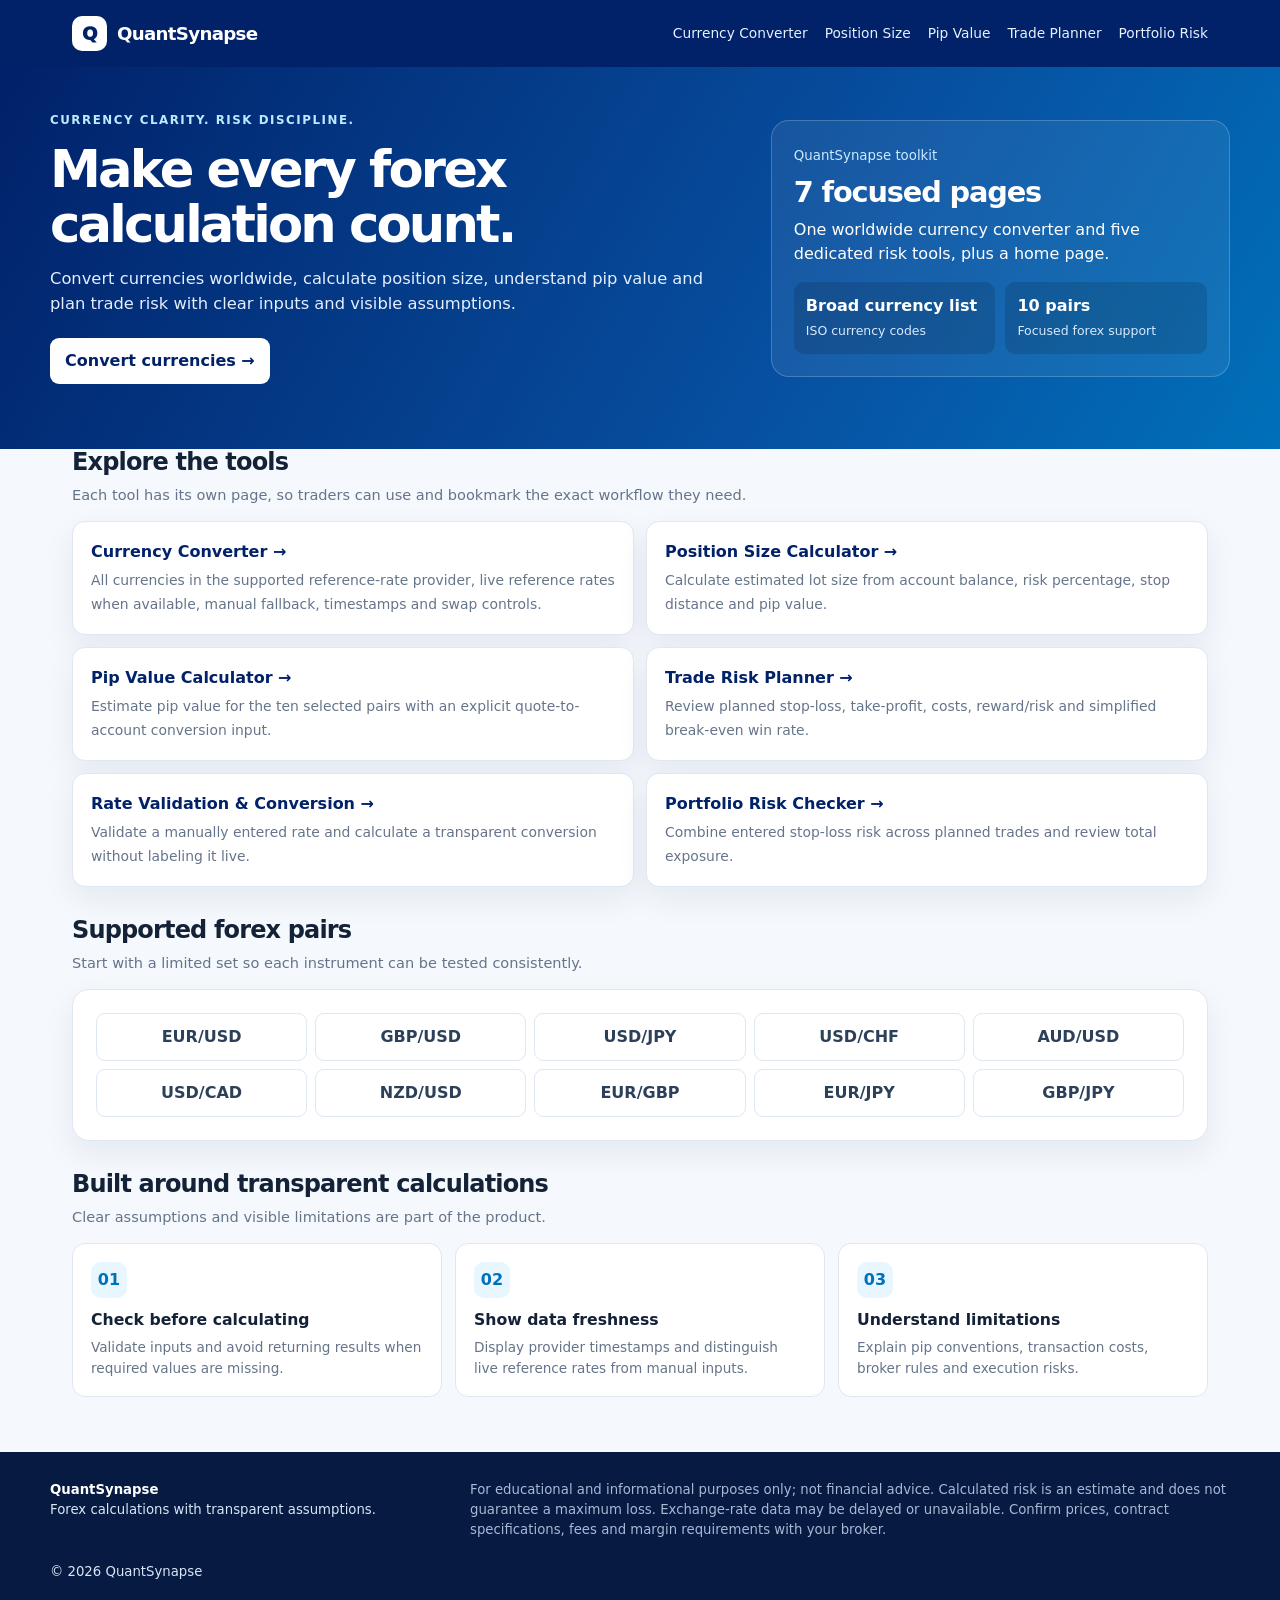
==== index.html @ f2481c8f "Fix HTML structure and update hero sectiontr" ====
<!doctype html>
<html lang="en"><head><meta charset="utf-8"><meta name="viewport" content="width=device-width, initial-scale=1"><meta name="description" content="QuantSynapse forex tools: currency conversion, position sizing, pip value and portfolio risk."><meta name="theme-color" content="#012169"><title>Forex Risk Tools | QuantSynapse</title><link rel="stylesheet" href="assets/styles.css"></head><body>

<header class="top"><nav class="nav" aria-label="Main navigation">
<a class="brand" href="index.html"><span class="logo">Q</span><span>QuantSynapse</span></a>
<div class="navlinks"><a href="currency-converter.html">Currency Converter</a><a href="position-size-calculator.html">Position Size</a><a href="pip-value-calculator.html">Pip Value</a><a href="trade-risk-planner.html">Trade Planner</a><a href="portfolio-risk-checker.html">Portfolio Risk</a></div>
</nav></header>

<section class="hero"><div class="hero-inner"><div><div class="eyebrow">Currency clarity. Risk discipline.</div><h1>Make every forex calculation count.</h1><p>Convert currencies worldwide, calculate position size, understand pip value and plan trade risk with clear inputs and visible assumptions.</p><a class="button primary" href="currency-converter.html">Convert currencies →</a></div><div class="hero-box"><small>QuantSynapse toolkit</small><strong>7 focused pages</strong><div>One worldwide currency converter and five dedicated risk tools, plus a home page.</div><div class="hero-stats"><div class="hero-stat"><b>Broad currency list</b><span>ISO currency codes</span></div><div class="hero-stat"><b>10 pairs</b><span>Focused forex support</span></div></div></div></div></section>
<main><section class="section"><div class="heading"><div><h2>Explore the tools</h2><p>Each tool has its own page, so traders can use and bookmark the exact workflow they need.</p></div></div><div class="tool-links">
<a class="tool-link" href="currency-converter.html"><strong>Currency Converter →</strong><span>All currencies in the supported reference-rate provider, live reference rates when available, manual fallback, timestamps and swap controls.</span></a>
<a class="tool-link" href="position-size-calculator.html"><strong>Position Size Calculator →</strong><span>Calculate estimated lot size from account balance, risk percentage, stop distance and pip value.</span></a>
<a class="tool-link" href="pip-value-calculator.html"><strong>Pip Value Calculator →</strong><span>Estimate pip value for the ten selected pairs with an explicit quote-to-account conversion input.</span></a>
<a class="tool-link" href="trade-risk-planner.html"><strong>Trade Risk Planner →</strong><span>Review planned stop-loss, take-profit, costs, reward/risk and simplified break-even win rate.</span></a>
<a class="tool-link" href="rate-validation.html"><strong>Rate Validation & Conversion →</strong><span>Validate a manually entered rate and calculate a transparent conversion without labeling it live.</span></a>
<a class="tool-link" href="portfolio-risk-checker.html"><strong>Portfolio Risk Checker →</strong><span>Combine entered stop-loss risk across planned trades and review total exposure.</span></a>
</div></section>
<section class="section"><div class="heading"><div><h2>Supported forex pairs</h2><p>Start with a limited set so each instrument can be tested consistently.</p></div></div><div class="card"><div class="pairgrid"><div class="pair">EUR/USD</div><div class="pair">GBP/USD</div><div class="pair">USD/JPY</div><div class="pair">USD/CHF</div><div class="pair">AUD/USD</div><div class="pair">USD/CAD</div><div class="pair">NZD/USD</div><div class="pair">EUR/GBP</div><div class="pair">EUR/JPY</div><div class="pair">GBP/JPY</div></div></div></section>
<section class="section"><div class="heading"><div><h2>Built around transparent calculations</h2><p>Clear assumptions and visible limitations are part of the product.</p></div></div><div class="features"><article class="feature"><div class="feature-icon">01</div><h3>Check before calculating</h3><p>Validate inputs and avoid returning results when required values are missing.</p></article><article class="feature"><div class="feature-icon">02</div><h3>Show data freshness</h3><p>Display provider timestamps and distinguish live reference rates from manual inputs.</p></article><article class="feature"><div class="feature-icon">03</div><h3>Understand limitations</h3><p>Explain pip conventions, transaction costs, broker rules and execution risks.</p></article></div></section></main>

<footer class="footer"><div class="footer-inner"><div><strong>QuantSynapse</strong><br>Forex calculations with transparent assumptions.</div><div class="disclaimer">For educational and informational purposes only; not financial advice. Calculated risk is an estimate and does not guarantee a maximum loss. Exchange-rate data may be delayed or unavailable. Confirm prices, contract specifications, fees and margin requirements with your broker.</div><div>© <span data-year></span> QuantSynapse</div></div></footer>

<script src="assets/app.js" defer></script>
</body></html>
---- assets/styles.css ----
:root{--navy:#012169;--blue:#0070ba;--cyan:#009cde;--ink:#142238;--muted:#65748a;--line:#dfe7f1;--bg:#f5f8fc;--white:#fff;--green:#087443;--amber:#8a5700;--shadow:0 12px 32px rgba(1,33,105,.07);font-family:Inter,ui-sans-serif,system-ui,-apple-system,BlinkMacSystemFont,"Segoe UI",sans-serif}
*{box-sizing:border-box}body{margin:0;background:var(--bg);color:var(--ink);line-height:1.5}button,input,select{font:inherit}button,select{cursor:pointer}a{color:var(--blue);text-decoration:none}a:hover{text-decoration:underline}.top{background:var(--navy);color:white}.nav{max-width:1180px;margin:auto;padding:16px 22px;display:flex;align-items:center;justify-content:space-between;gap:18px}.brand{display:flex;align-items:center;gap:10px;font-weight:850;font-size:1.14rem;letter-spacing:-.04em;color:white}.logo{display:grid;place-items:center;width:35px;height:35px;border-radius:10px;background:#fff;color:var(--navy);font-weight:950}.navlinks{display:flex;gap:17px;flex-wrap:wrap;font-size:.86rem;color:#e6f1ff}.navlinks a{color:#e6f1ff}.hero{background:linear-gradient(120deg,#012169,#0751a2 65%,#0070ba);color:white;padding:45px 22px 65px}.hero-inner{max-width:1180px;margin:auto;display:grid;grid-template-columns:1.2fr .8fr;gap:32px;align-items:center}.eyebrow{color:#bdeaff;text-transform:uppercase;font-size:.74rem;font-weight:850;letter-spacing:.13em}h1{font-size:clamp(2.1rem,4vw,3.55rem);letter-spacing:-.055em;line-height:1.07;margin:12px 0 16px}.hero p{max-width:680px;color:#e4efff;margin:0 0 22px;font-size:1.02rem}.button{border:0;border-radius:9px;padding:11px 15px;font-weight:800;display:inline-flex;align-items:center;justify-content:center;gap:8px}.primary{background:var(--navy);color:white}.hero .primary{background:white;color:var(--navy)}.secondary{background:#eef6ff;color:var(--navy);border:1px solid #cfe0f3}.ghost{background:#ffffff17;color:white;border:1px solid #ffffff44}.hero-box{padding:22px;border:1px solid #ffffff33;background:#ffffff12;border-radius:18px}.hero-box small{color:#cceaff}.hero-box strong{display:block;font-size:1.8rem;letter-spacing:-.04em;margin:4px 0}.hero-stats{display:grid;grid-template-columns:1fr 1fr;gap:10px;margin-top:16px}.hero-stat{padding:12px;background:#0002;border-radius:10px}.hero-stat b{display:block}.hero-stat span{font-size:.78rem;color:#d8eaff}main{max-width:1180px;margin:-30px auto 0;padding:0 22px 55px;position:relative}.section{margin-top:25px}.heading{display:flex;align-items:end;justify-content:space-between;gap:18px;margin:25px 0 15px}.heading h2{font-size:1.5rem;letter-spacing:-.035em;margin:0}.heading p{margin:4px 0 0;color:var(--muted);font-size:.91rem}.tag{display:inline-flex;background:#e4f5ff;color:#0066a9;padding:5px 9px;border-radius:999px;font-size:.74rem;font-weight:850}.card{background:white;border:1px solid var(--line);border-radius:17px;padding:23px;box-shadow:var(--shadow);min-width:0}.card h2,.card h3{margin:0 0 5px}.muted,.sub{color:var(--muted);font-size:.88rem}.sub{margin:0 0 19px}.grid2{display:grid;grid-template-columns:1fr 1fr;gap:16px}.field{display:flex;flex-direction:column;gap:7px;min-width:0}.field label{font-size:.82rem;color:#46556c;font-weight:780}input,select{width:100%;min-width:0;border:1px solid #cfd9e6;border-radius:9px;padding:11px 12px;background:#fff;color:var(--ink);outline:none}input:focus,select:focus{border-color:var(--cyan);box-shadow:0 0 0 3px #009cde20}input[readonly]{background:#f5f8fc}.currency-control{display:grid;grid-template-columns:minmax(0,1fr) 190px;gap:8px}.swap{text-align:center;margin:8px 0}.round{width:38px;height:38px;border-radius:50%;border:1px solid var(--line);background:#f1f7fc;color:var(--navy);font-size:1.15rem;font-weight:900}.status{display:flex;align-items:center;gap:8px;flex-wrap:wrap;color:var(--muted);font-size:.79rem;margin-top:15px}.dot{width:8px;height:8px;border-radius:50%;display:inline-block;background:#d49a24}.dot.live{background:#139765}.dot.manual{background:#d49a24}.small{padding:7px 10px;border:1px solid var(--line);border-radius:8px;background:white;color:var(--navy);font-size:.8rem;font-weight:750}.manualbox{display:none;background:#fffbef;border:1px solid #f0dfb3;border-radius:11px;padding:14px;margin-top:14px}.manualbox.show{display:block}.formgrid{display:grid;grid-template-columns:1fr 1fr;gap:14px}.full{grid-column:1/-1}.toolgrid{display:grid;grid-template-columns:1fr 1fr;gap:16px}.result{background:#f0f8ff;border:1px solid #d0e8fa;border-radius:13px;padding:16px;margin-top:17px}.resultlabel{font-size:.79rem;color:#52647b;font-weight:750}.bigresult{font-size:2rem;font-weight:950;letter-spacing:-.05em;color:var(--navy);margin:4px 0 12px;overflow-wrap:anywhere}.tiles{display:grid;grid-template-columns:1fr 1fr;gap:9px}.tile{background:white;border:1px solid #dceaf8;border-radius:9px;padding:11px}.tile span{display:block;color:var(--muted);font-size:.75rem}.tile b{display:block;margin-top:3px}.warning{margin-top:12px;padding:11px 12px;background:#fff8e9;border:1px solid #f1d69c;border-radius:9px;color:#714b08;font-size:.81rem}.pairgrid{display:grid;grid-template-columns:repeat(5,1fr);gap:8px}.pair{border:1px solid var(--line);border-radius:9px;background:white;padding:11px 7px;text-align:center;font-weight:850;color:#2d4059}.pair small{display:block;font-weight:600;color:var(--muted);font-size:.68rem;margin-top:2px}.pair.active{background:#e8f6ff;border-color:var(--cyan);color:var(--navy)}.features{display:grid;grid-template-columns:repeat(3,1fr);gap:13px}.feature{border:1px solid var(--line);border-radius:13px;padding:18px;background:white}.feature-icon{width:36px;height:36px;border-radius:10px;background:#e7f6ff;color:var(--blue);display:grid;place-items:center;font-weight:900;margin-bottom:10px}.feature h3{font-size:.98rem;margin:0 0 6px}.feature p{font-size:.85rem;color:var(--muted);margin:0}.faq{display:grid;grid-template-columns:1fr 1fr;gap:10px}details{background:white;border:1px solid var(--line);border-radius:11px;padding:14px 16px}summary{cursor:pointer;font-weight:800}details p{font-size:.88rem;color:var(--muted);margin-bottom:0}.footer{background:#061a42;color:#d8e6f7;padding:28px 22px}.footer-inner{max-width:1180px;margin:auto;display:flex;justify-content:space-between;gap:22px;flex-wrap:wrap;font-size:.83rem}.footer strong{color:white}.disclaimer{max-width:760px;color:#a7bad4}.tool-links{display:grid;grid-template-columns:repeat(2,1fr);gap:12px}.tool-link{padding:18px;background:white;border:1px solid var(--line);border-radius:13px;box-shadow:var(--shadow)}.tool-link strong{display:block;color:var(--navy);margin-bottom:4px}.tool-link span{font-size:.87rem;color:var(--muted)}.page-intro{padding:28px 0 8px}.page-intro h1{font-size:clamp(2rem,3.8vw,3rem);color:var(--navy);margin:7px 0 10px}.page-intro p{color:var(--muted);max-width:800px}.sr{position:absolute;left:-9999px}@media(max-width:820px){.hero-inner,.toolgrid{grid-template-columns:1fr}.features{grid-template-columns:1fr}.pairgrid{grid-template-columns:repeat(2,1fr)}.hero-box{max-width:520px}.navlinks{gap:10px}}@media(max-width:570px){.nav{padding:13px 15px;align-items:flex-start}.navlinks{display:none}.hero{padding:35px 16px 58px}main{padding:0 13px 40px}.card{padding:17px}.grid2,.formgrid,.faq,.tool-links{grid-template-columns:1fr}.full{grid-column:auto}.currency-control{grid-template-columns:minmax(0,1fr) 130px}.heading{align-items:flex-start;flex-direction:column}.hero-stats{grid-template-columns:1fr 1fr}}@media print{.top,.hero,.footer,.button,.small,.round{display:none!important}main{margin:0;padding:0}.card{box-shadow:none;break-inside:avoid}}
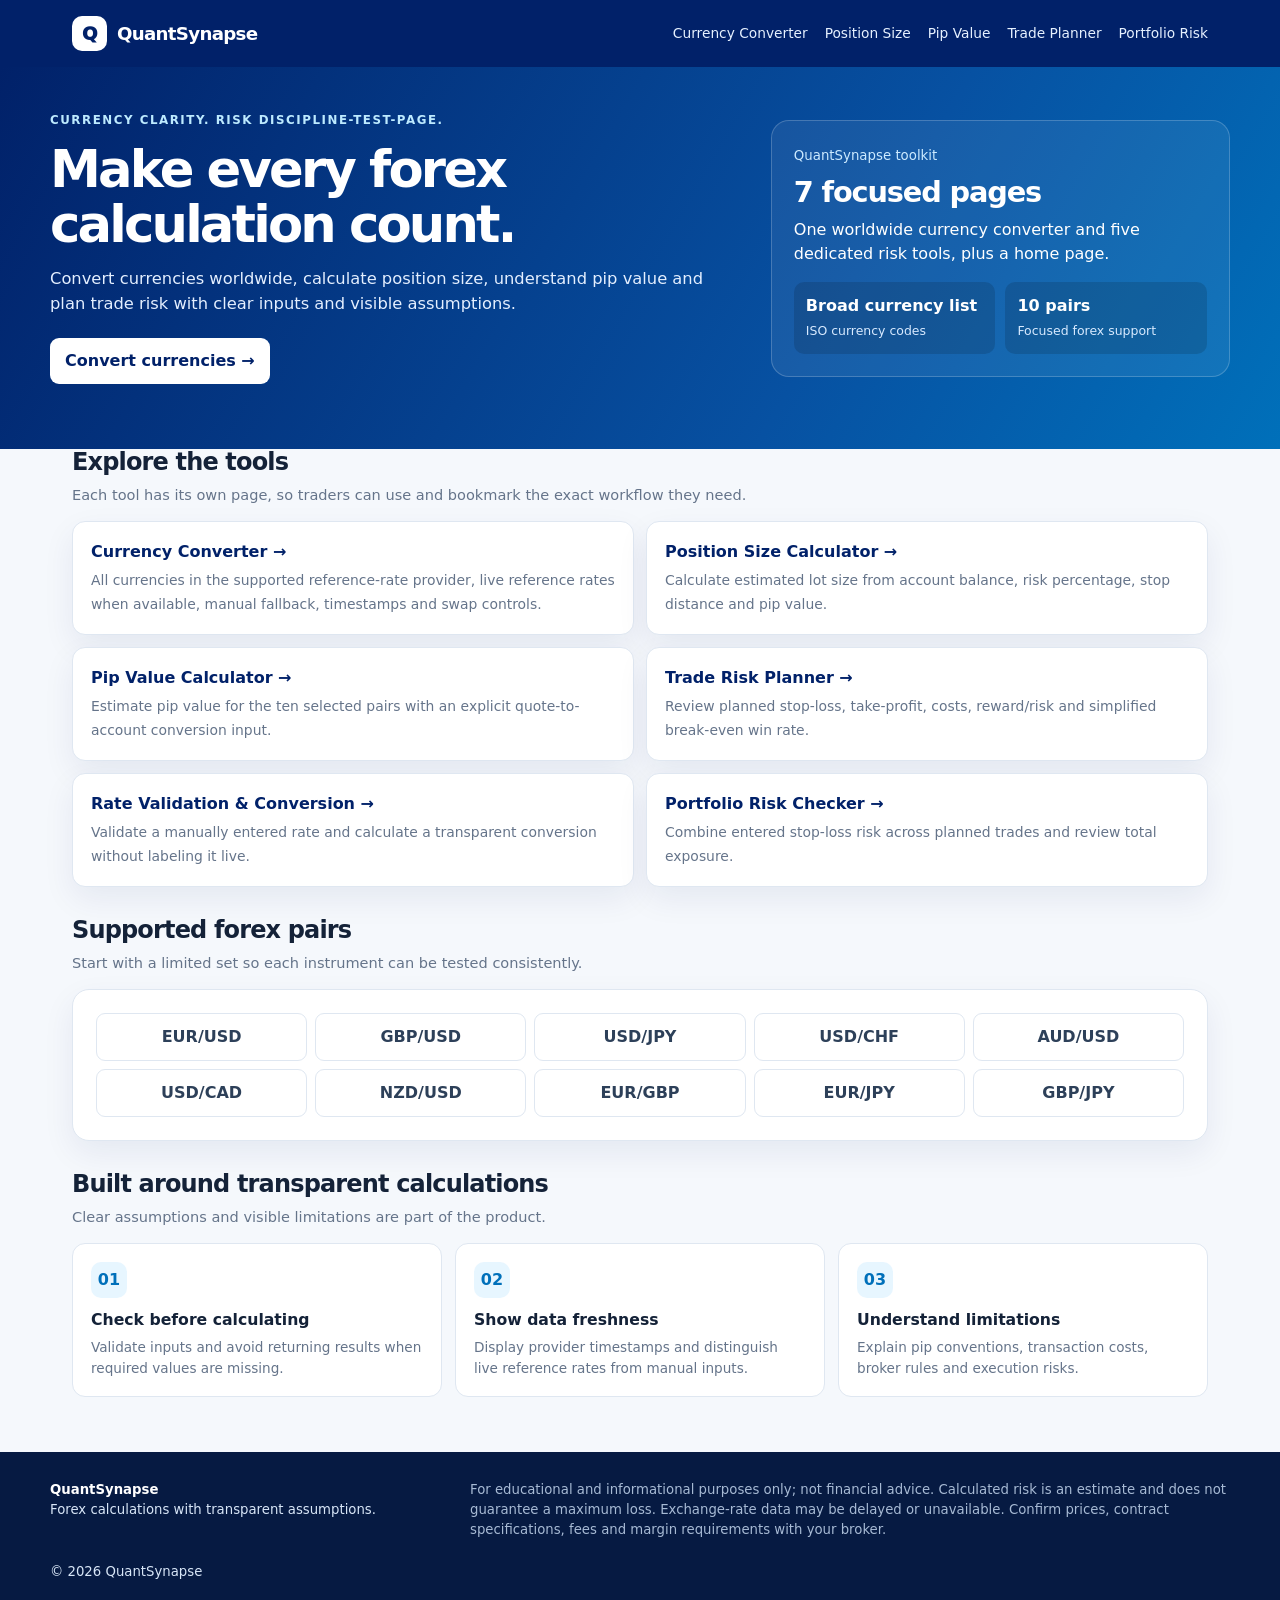
==== commit 2d6430a6: "Update index.html" ====
--- a/index.html
+++ b/index.html
@@ -6,7 +6,7 @@
 <div class="navlinks"><a href="currency-converter.html">Currency Converter</a><a href="position-size-calculator.html">Position Size</a><a href="pip-value-calculator.html">Pip Value</a><a href="trade-risk-planner.html">Trade Planner</a><a href="portfolio-risk-checker.html">Portfolio Risk</a></div>
 </nav></header>
 
-<section class="hero"><div class="hero-inner"><div><div class="eyebrow">Currency clarity. Risk discipline.</div><h1>Make every forex calculation count.</h1><p>Convert currencies worldwide, calculate position size, understand pip value and plan trade risk with clear inputs and visible assumptions.</p><a class="button primary" href="currency-converter.html">Convert currencies →</a></div><div class="hero-box"><small>QuantSynapse toolkit</small><strong>7 focused pages</strong><div>One worldwide currency converter and five dedicated risk tools, plus a home page.</div><div class="hero-stats"><div class="hero-stat"><b>Broad currency list</b><span>ISO currency codes</span></div><div class="hero-stat"><b>10 pairs</b><span>Focused forex support</span></div></div></div></div></section>
+<section class="hero"><div class="hero-inner"><div><div class="eyebrow">Currency clarity. Risk discipline-test-page.</div><h1>Make every forex calculation count.</h1><p>Convert currencies worldwide, calculate position size, understand pip value and plan trade risk with clear inputs and visible assumptions.</p><a class="button primary" href="currency-converter.html">Convert currencies →</a></div><div class="hero-box"><small>QuantSynapse toolkit</small><strong>7 focused pages</strong><div>One worldwide currency converter and five dedicated risk tools, plus a home page.</div><div class="hero-stats"><div class="hero-stat"><b>Broad currency list</b><span>ISO currency codes</span></div><div class="hero-stat"><b>10 pairs</b><span>Focused forex support</span></div></div></div></div></section>
 <main><section class="section"><div class="heading"><div><h2>Explore the tools</h2><p>Each tool has its own page, so traders can use and bookmark the exact workflow they need.</p></div></div><div class="tool-links">
 <a class="tool-link" href="currency-converter.html"><strong>Currency Converter →</strong><span>All currencies in the supported reference-rate provider, live reference rates when available, manual fallback, timestamps and swap controls.</span></a>
 <a class="tool-link" href="position-size-calculator.html"><strong>Position Size Calculator →</strong><span>Calculate estimated lot size from account balance, risk percentage, stop distance and pip value.</span></a>
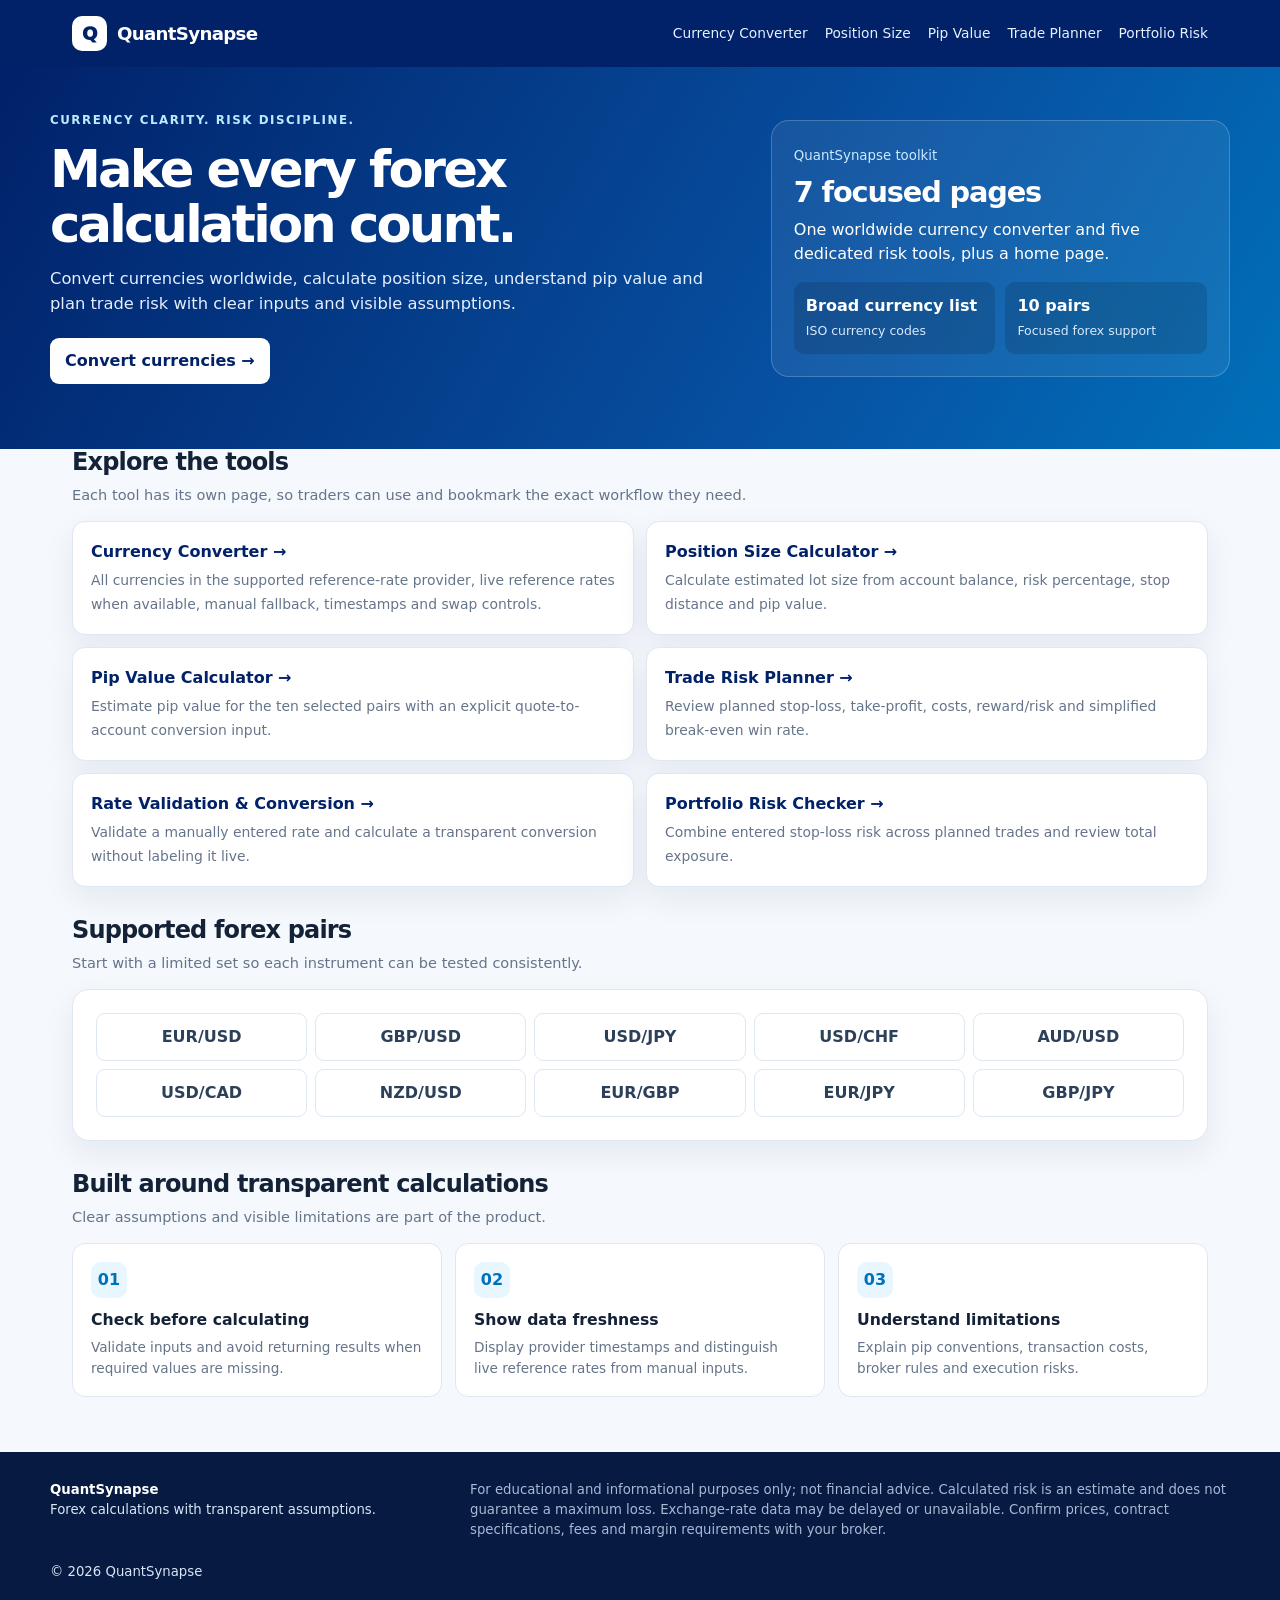
==== commit cf79aa66: "Update index.html" ====
--- a/index.html
+++ b/index.html
@@ -6,7 +6,7 @@
 <div class="navlinks"><a href="currency-converter.html">Currency Converter</a><a href="position-size-calculator.html">Position Size</a><a href="pip-value-calculator.html">Pip Value</a><a href="trade-risk-planner.html">Trade Planner</a><a href="portfolio-risk-checker.html">Portfolio Risk</a></div>
 </nav></header>
 
-<section class="hero"><div class="hero-inner"><div><div class="eyebrow">Currency clarity. Risk discipline-test-page.</div><h1>Make every forex calculation count.</h1><p>Convert currencies worldwide, calculate position size, understand pip value and plan trade risk with clear inputs and visible assumptions.</p><a class="button primary" href="currency-converter.html">Convert currencies →</a></div><div class="hero-box"><small>QuantSynapse toolkit</small><strong>7 focused pages</strong><div>One worldwide currency converter and five dedicated risk tools, plus a home page.</div><div class="hero-stats"><div class="hero-stat"><b>Broad currency list</b><span>ISO currency codes</span></div><div class="hero-stat"><b>10 pairs</b><span>Focused forex support</span></div></div></div></div></section>
+<section class="hero"><div class="hero-inner"><div><div class="eyebrow">Currency clarity. Risk discipline.</div><h1>Make every forex calculation count.</h1><p>Convert currencies worldwide, calculate position size, understand pip value and plan trade risk with clear inputs and visible assumptions.</p><a class="button primary" href="currency-converter.html">Convert currencies →</a></div><div class="hero-box"><small>QuantSynapse toolkit</small><strong>7 focused pages</strong><div>One worldwide currency converter and five dedicated risk tools, plus a home page.</div><div class="hero-stats"><div class="hero-stat"><b>Broad currency list</b><span>ISO currency codes</span></div><div class="hero-stat"><b>10 pairs</b><span>Focused forex support</span></div></div></div></div></section>
 <main><section class="section"><div class="heading"><div><h2>Explore the tools</h2><p>Each tool has its own page, so traders can use and bookmark the exact workflow they need.</p></div></div><div class="tool-links">
 <a class="tool-link" href="currency-converter.html"><strong>Currency Converter →</strong><span>All currencies in the supported reference-rate provider, live reference rates when available, manual fallback, timestamps and swap controls.</span></a>
 <a class="tool-link" href="position-size-calculator.html"><strong>Position Size Calculator →</strong><span>Calculate estimated lot size from account balance, risk percentage, stop distance and pip value.</span></a>
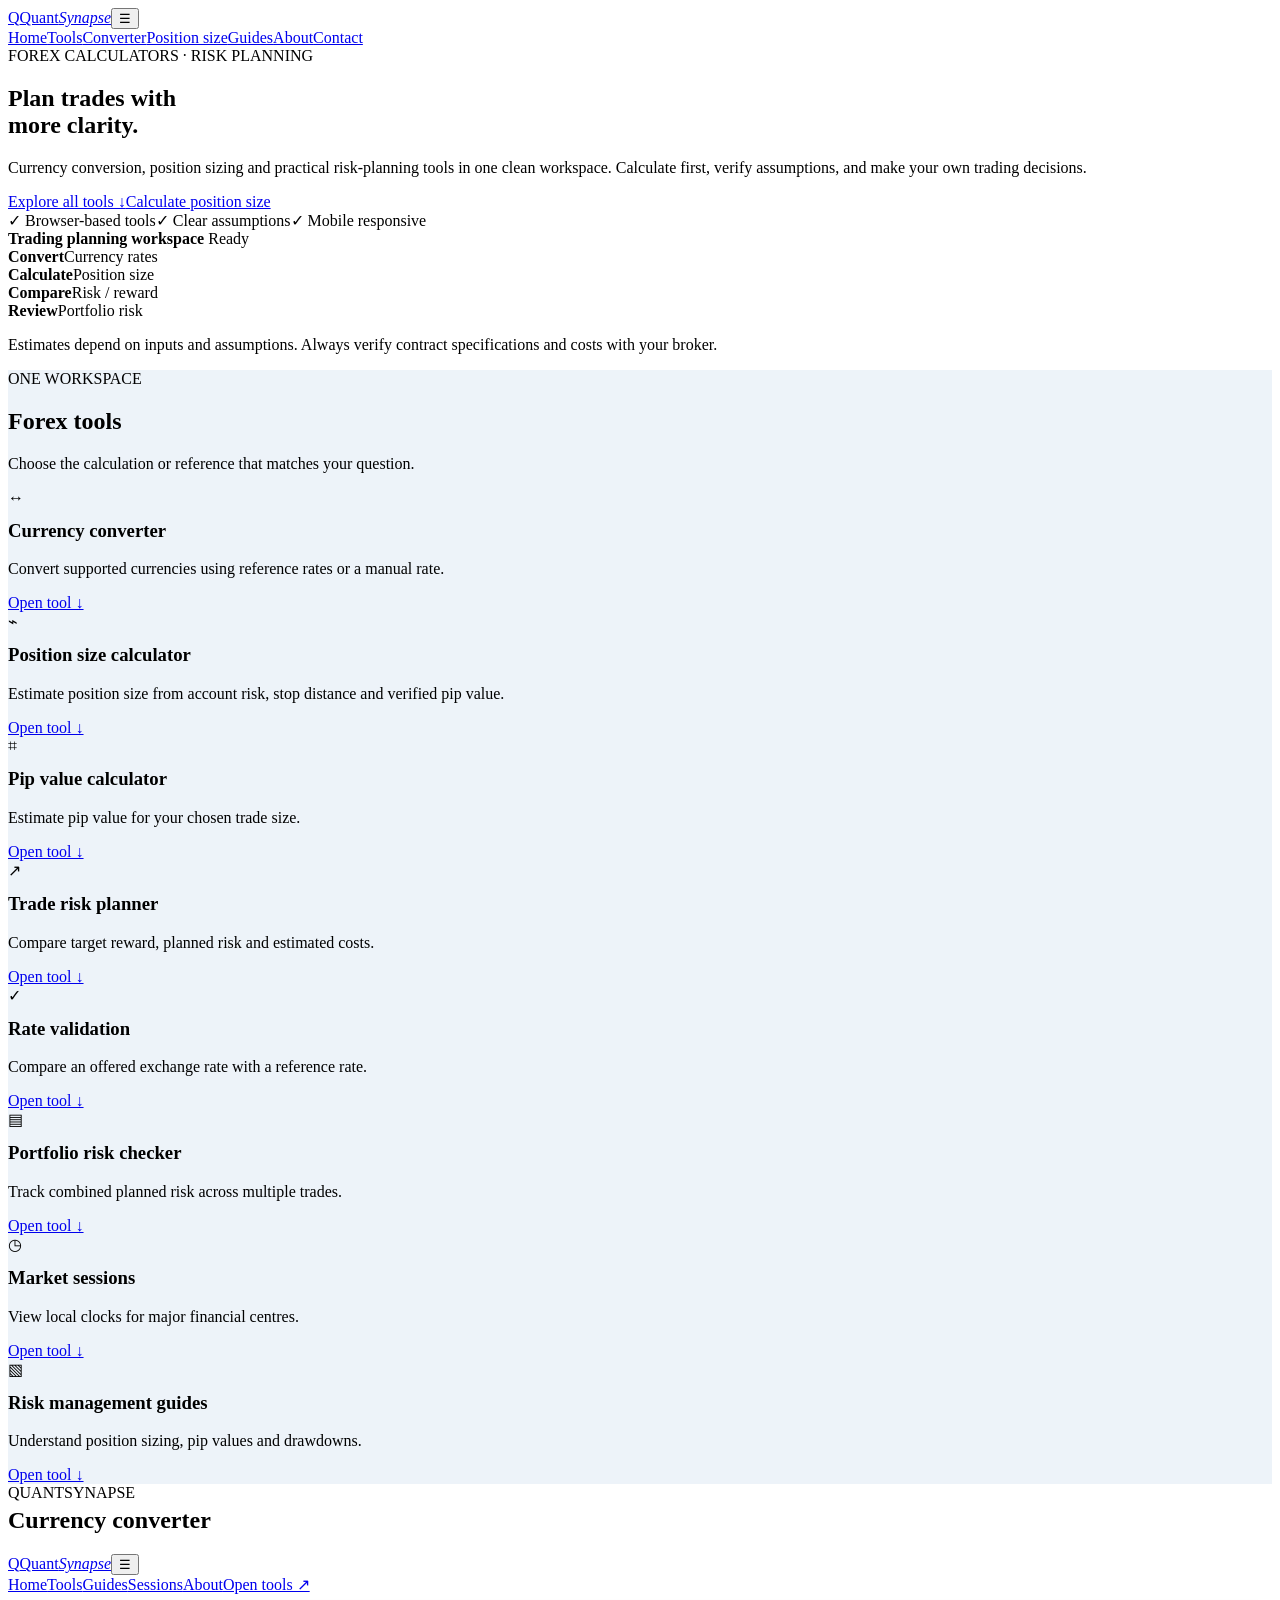
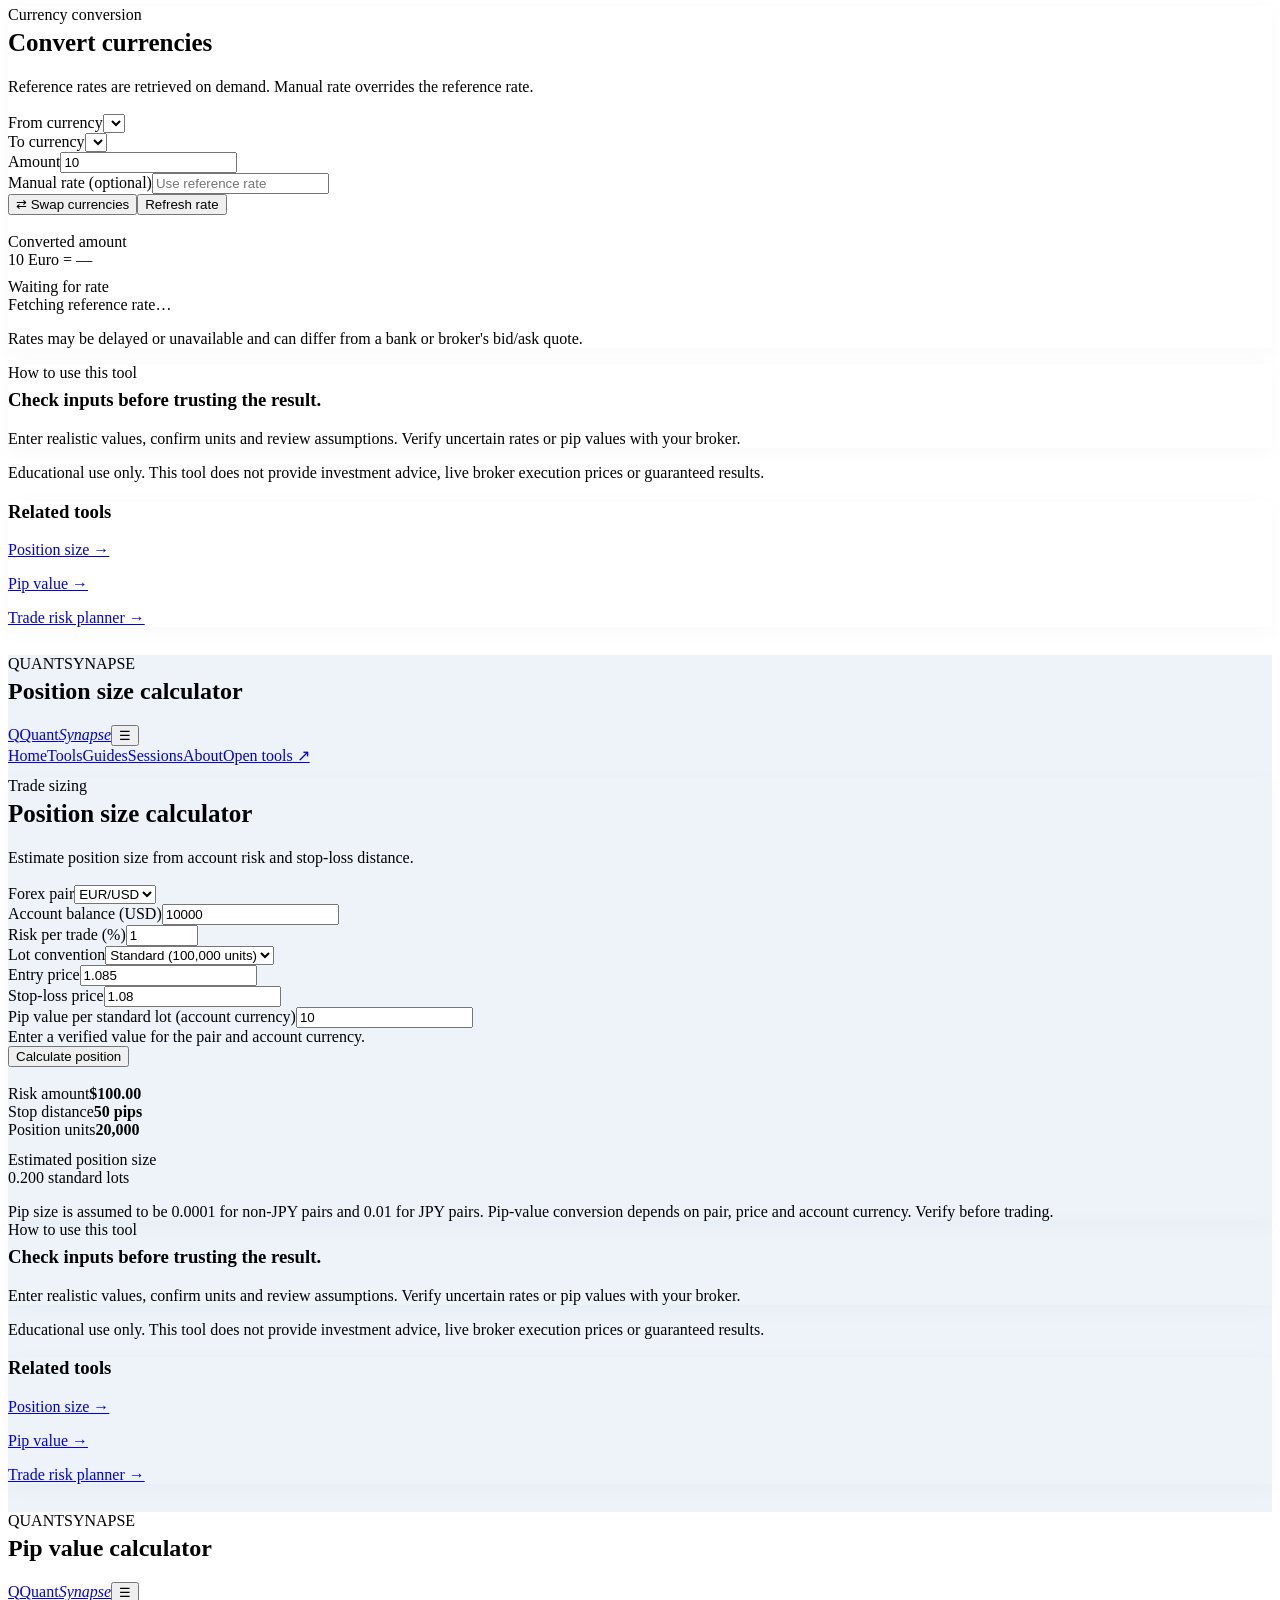
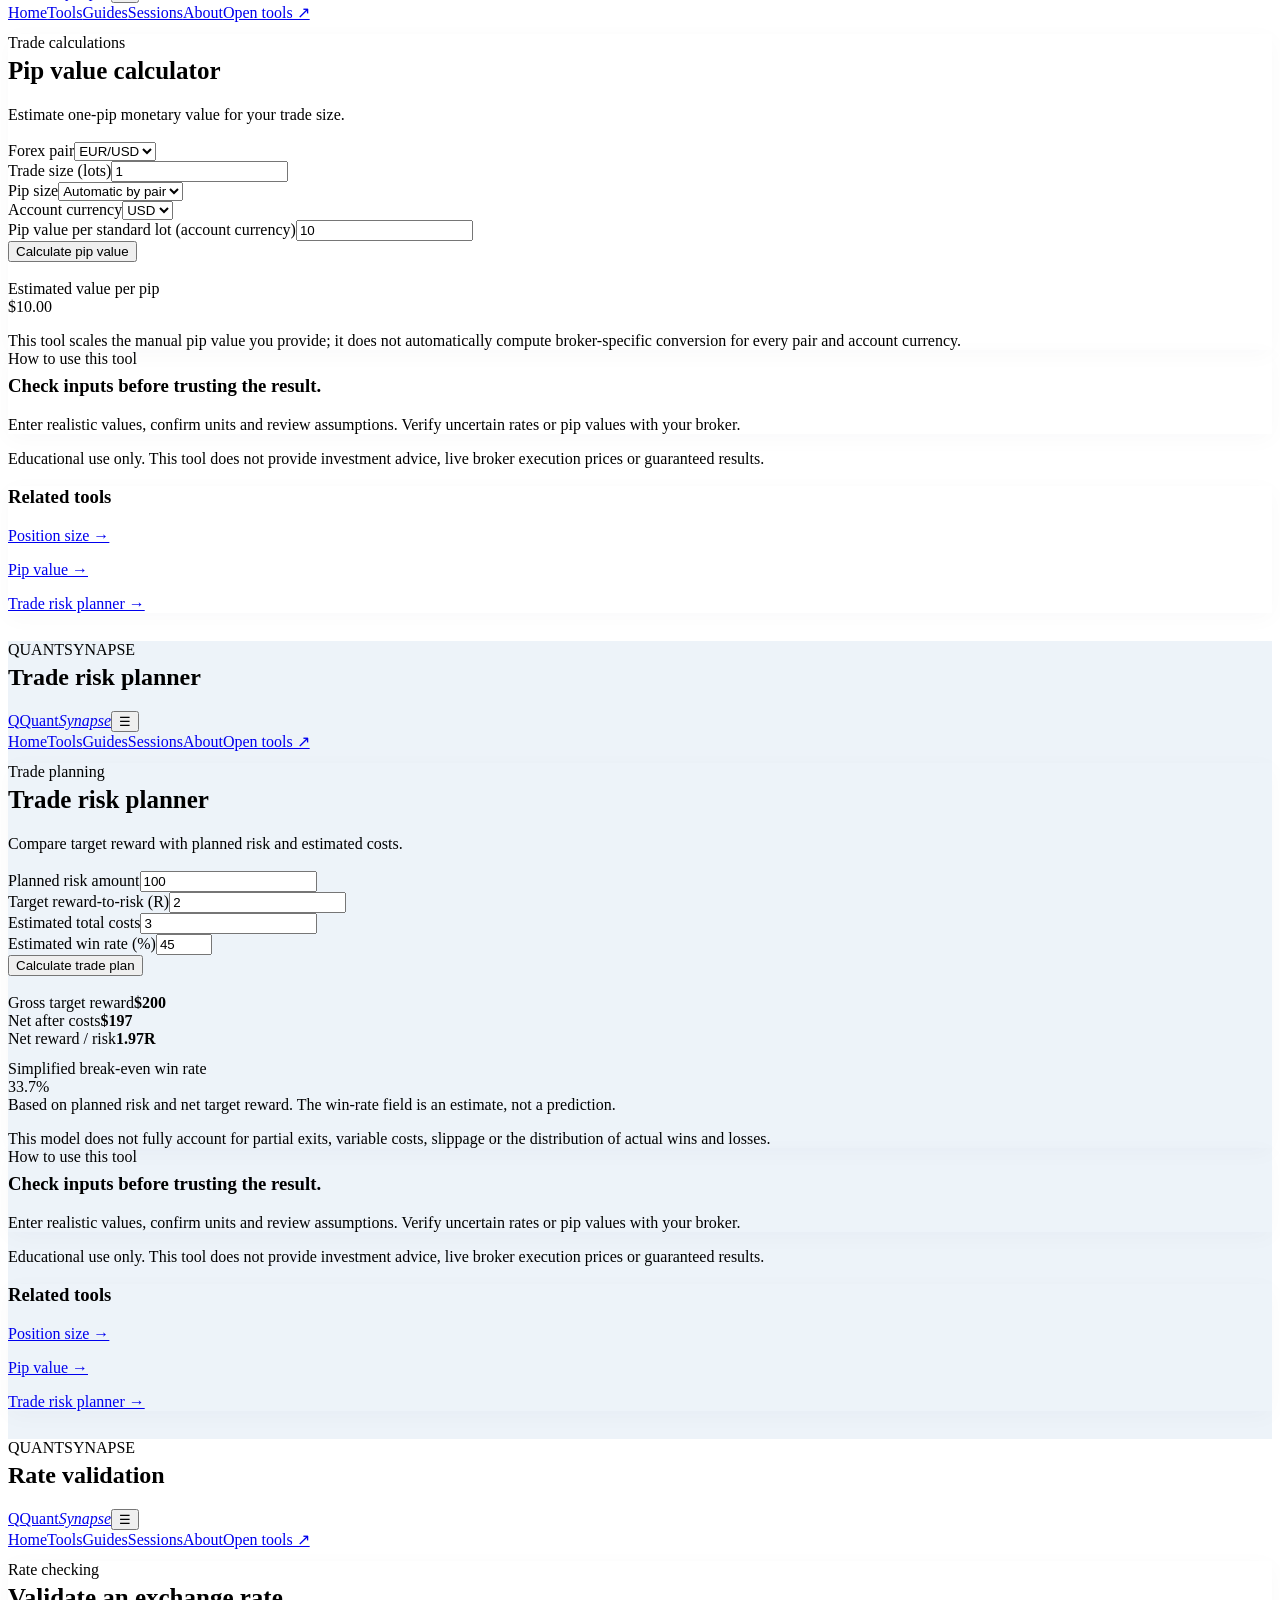
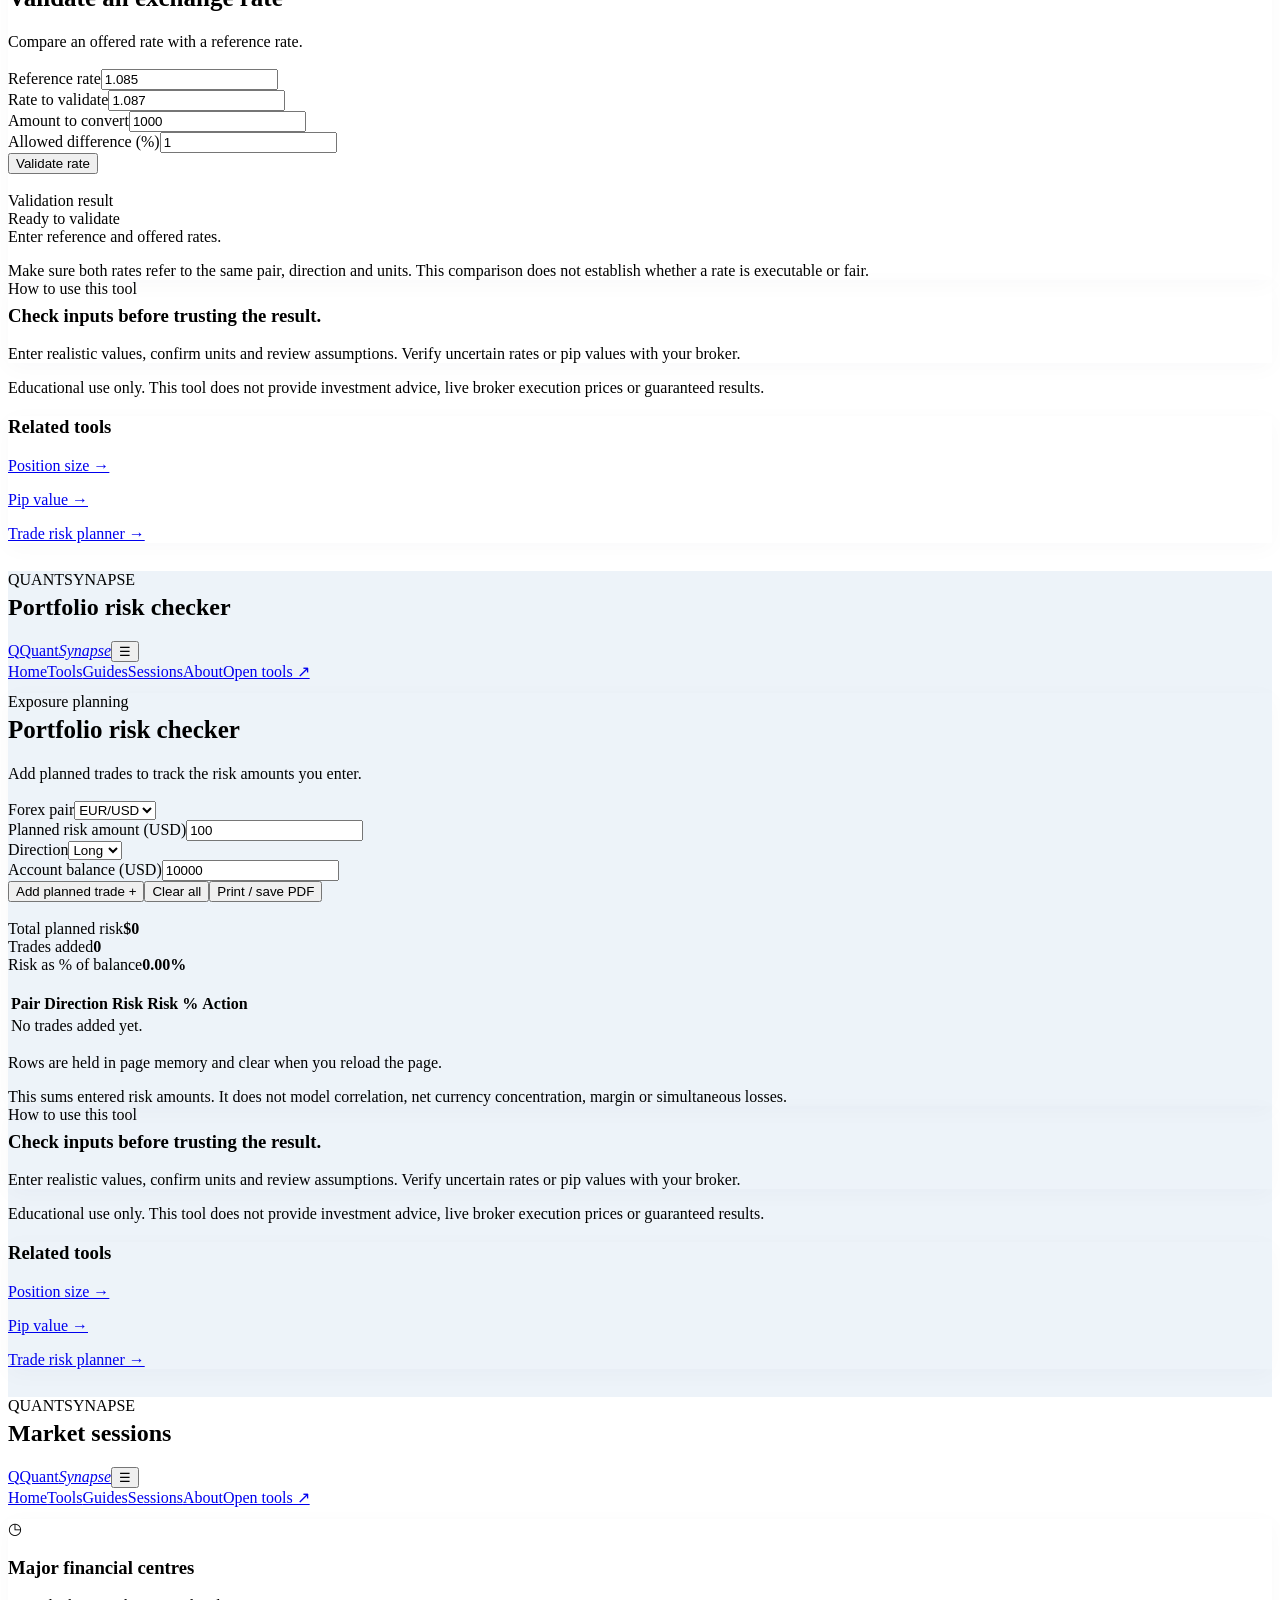
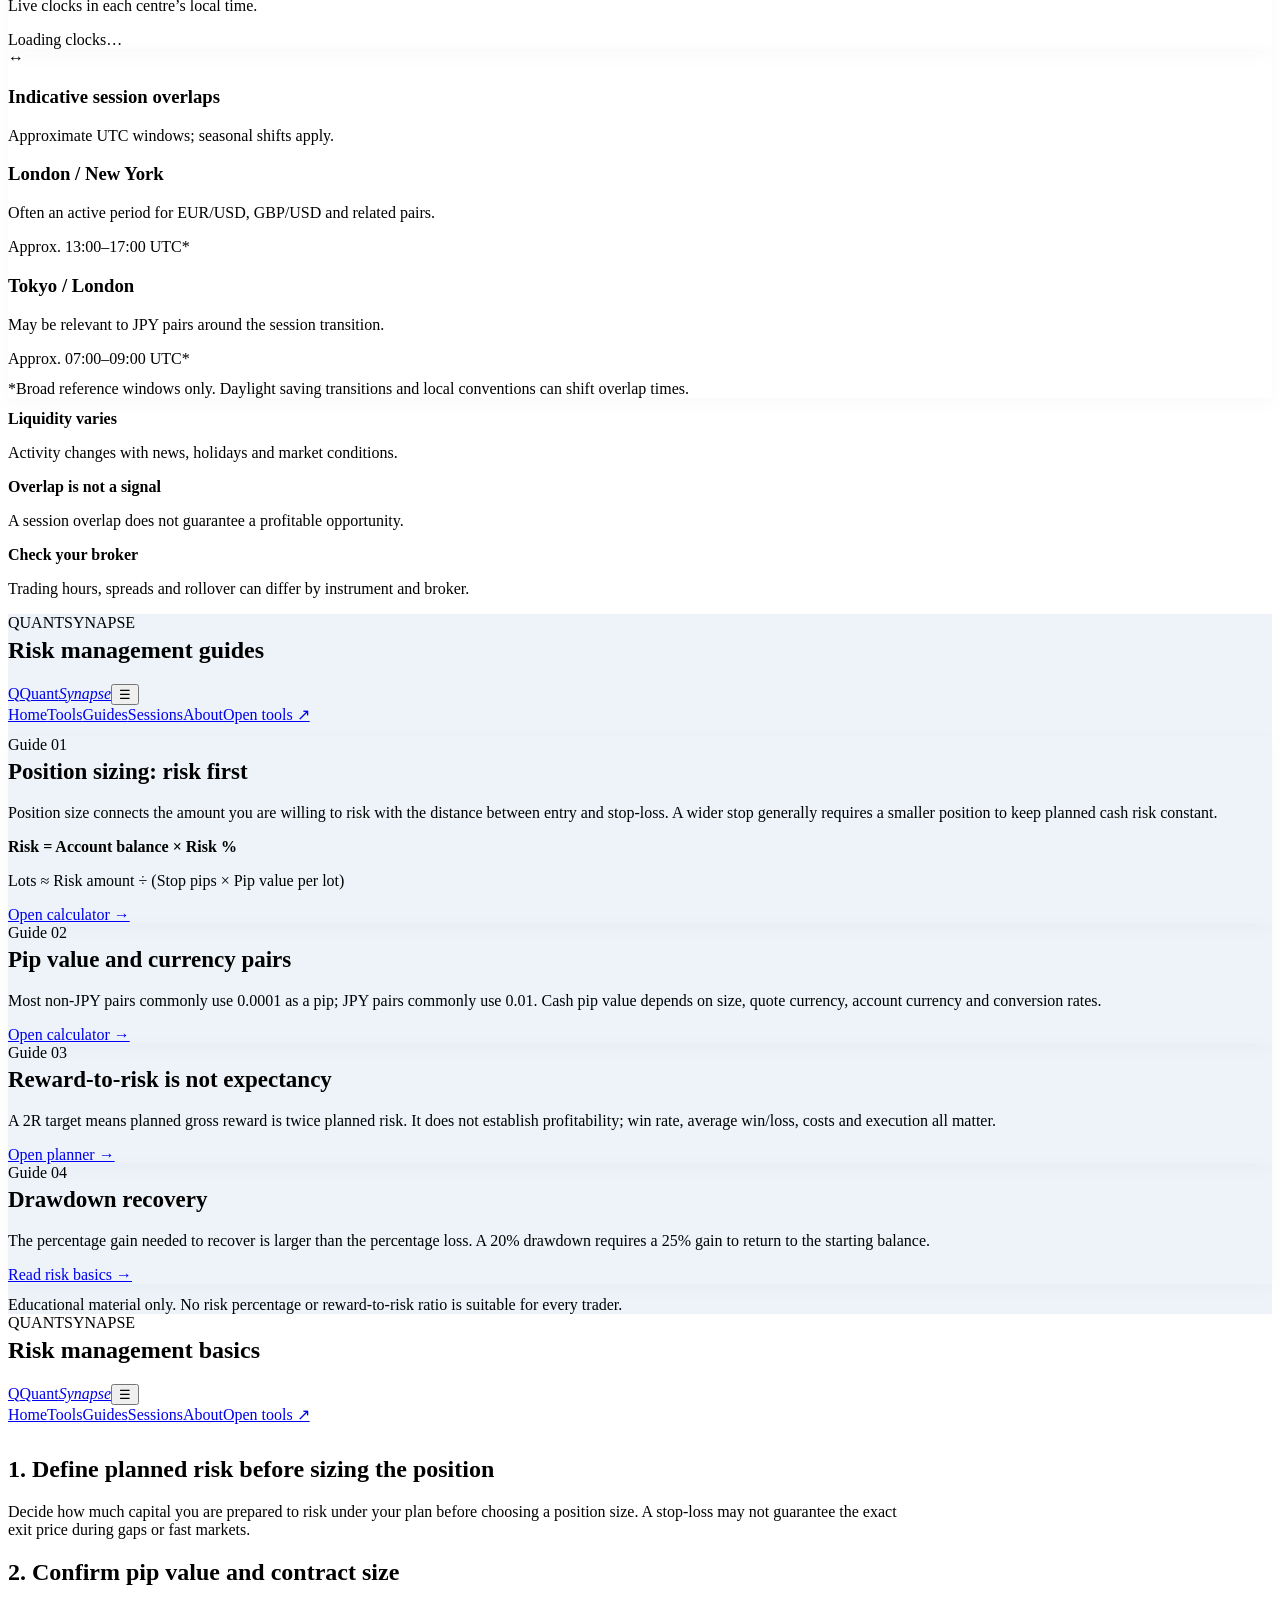
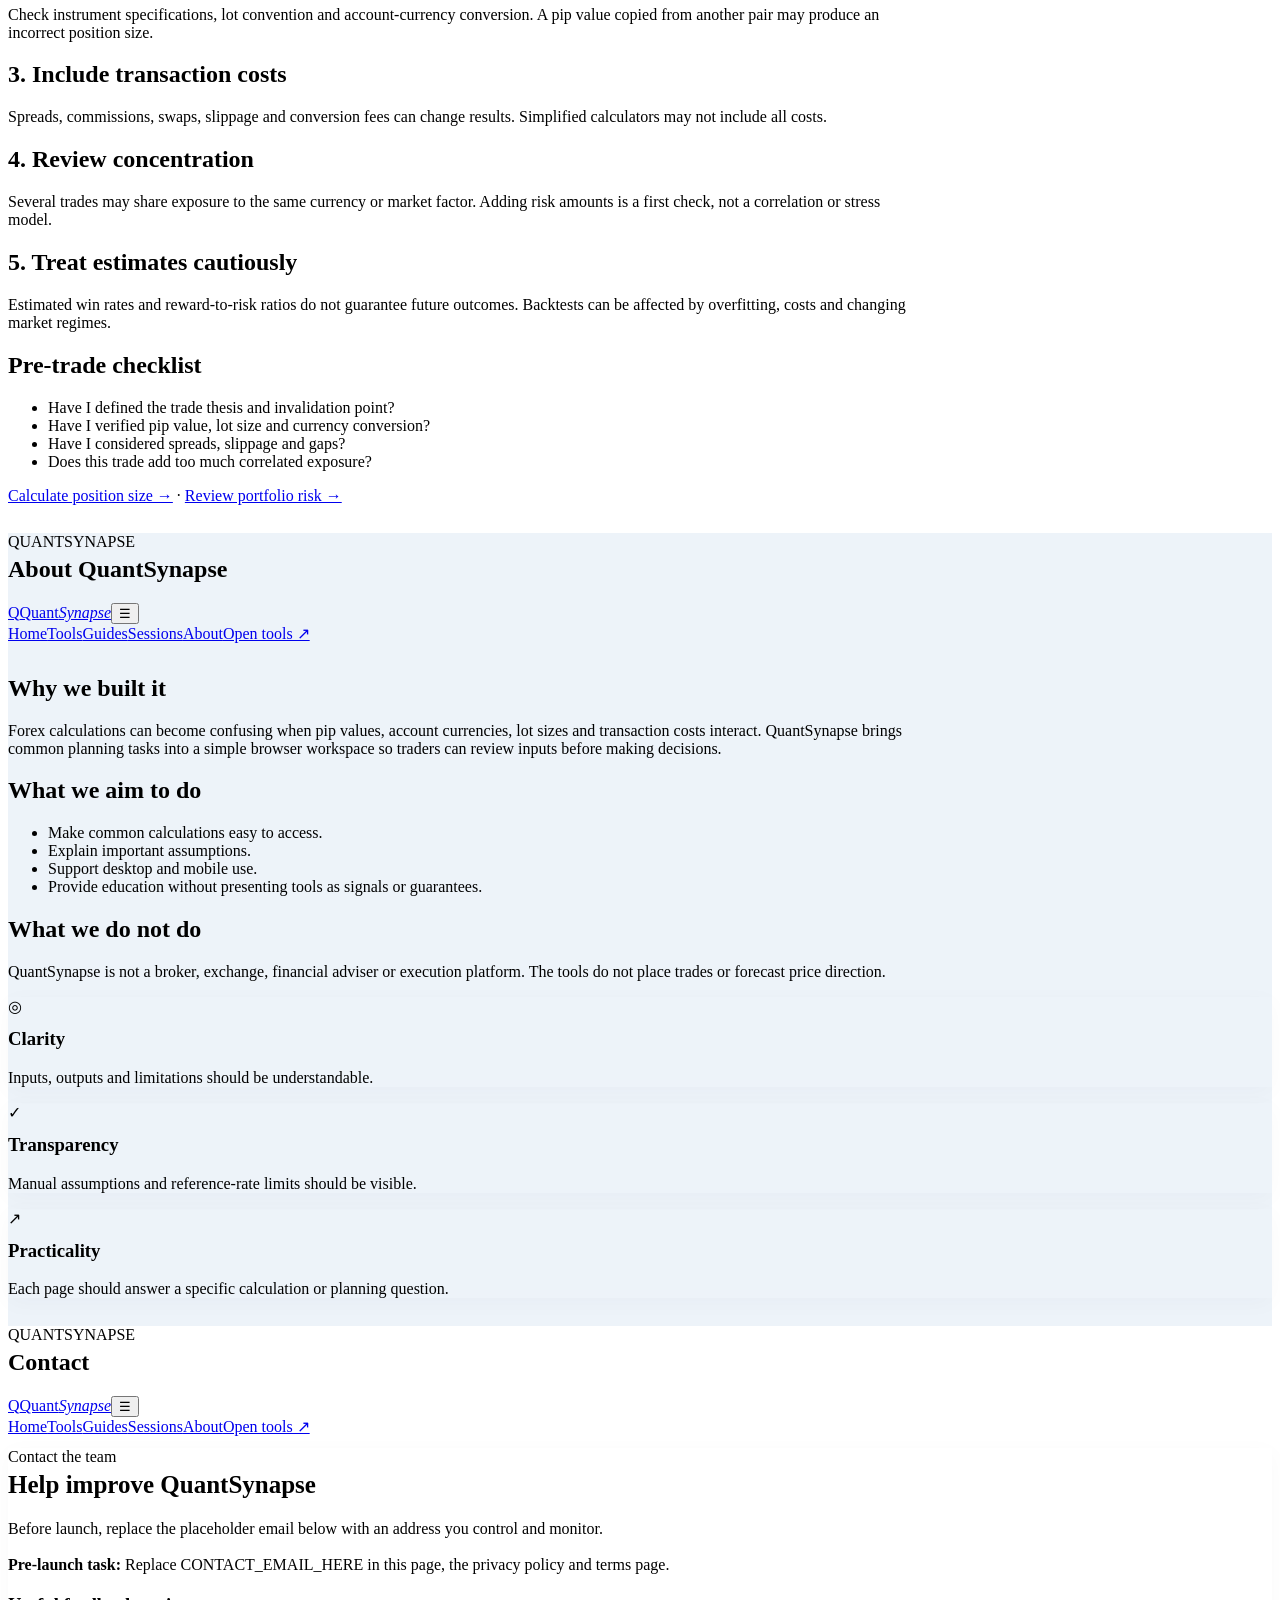
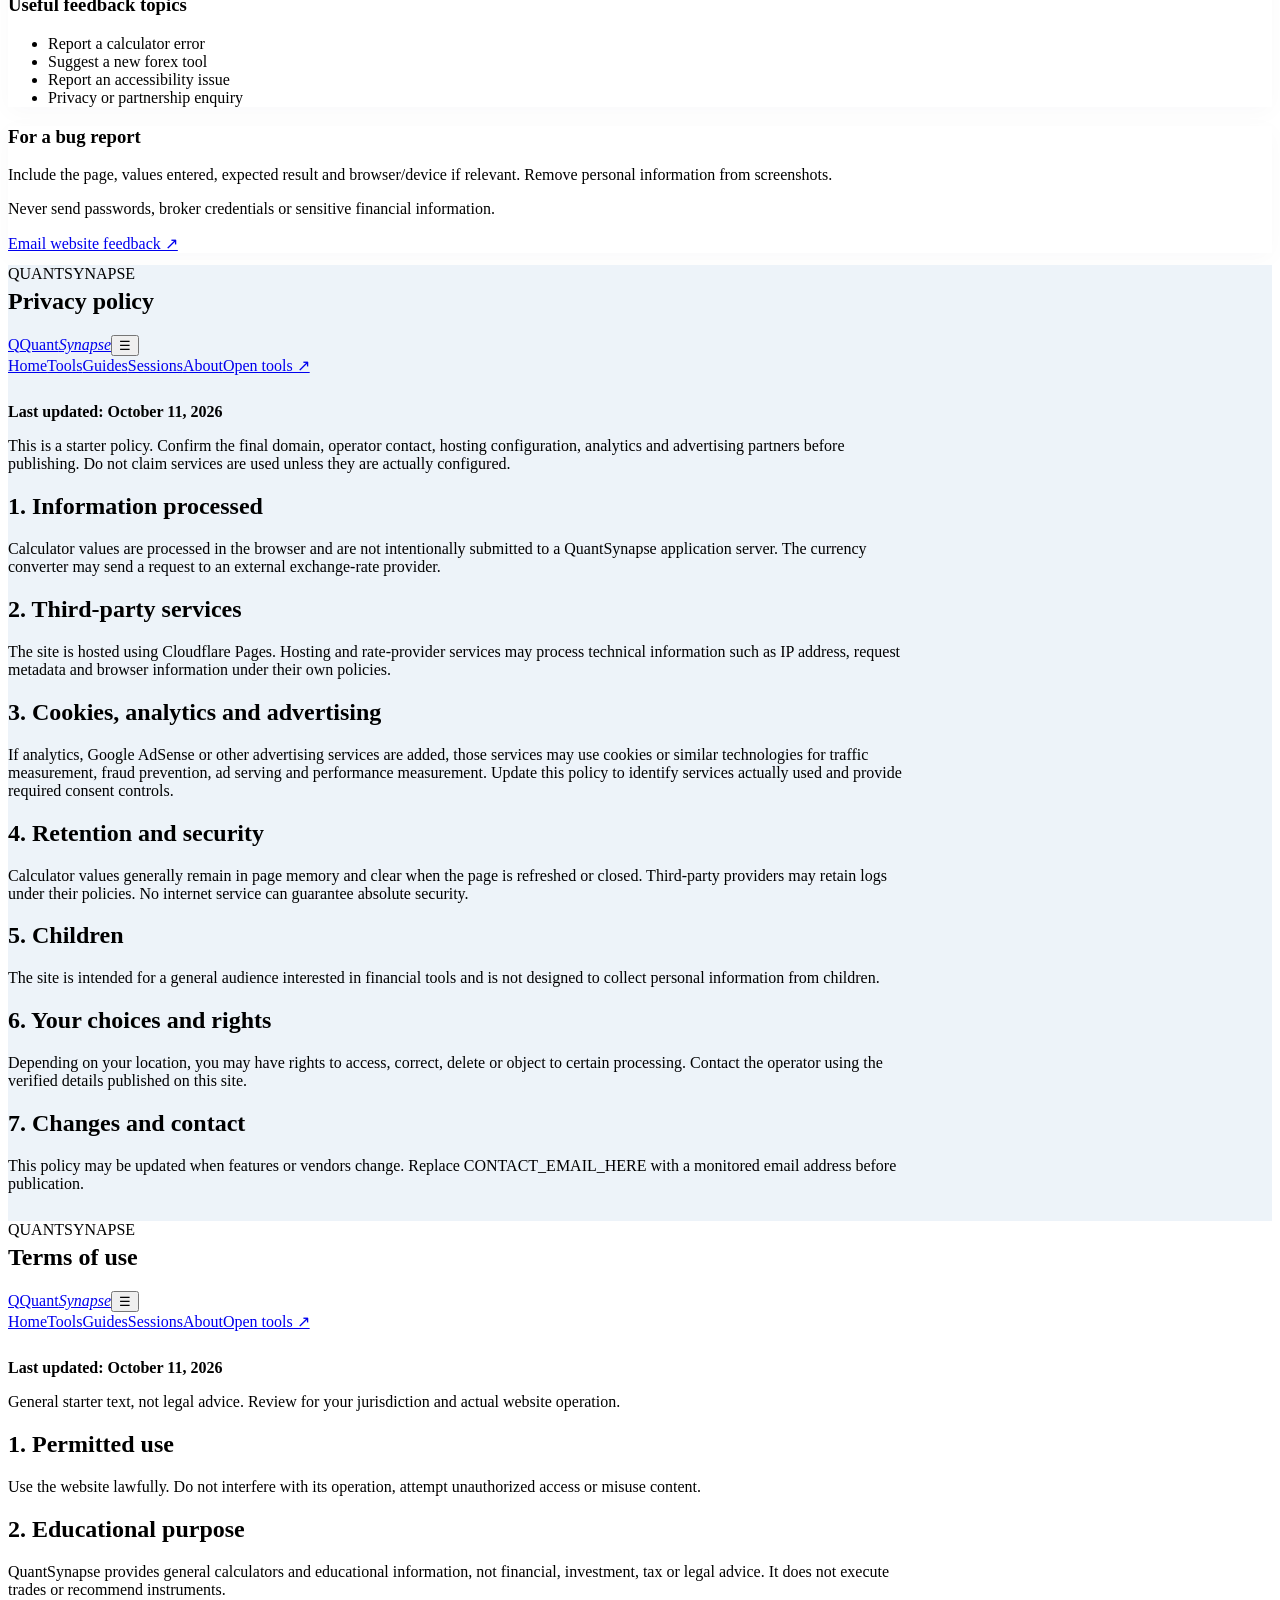
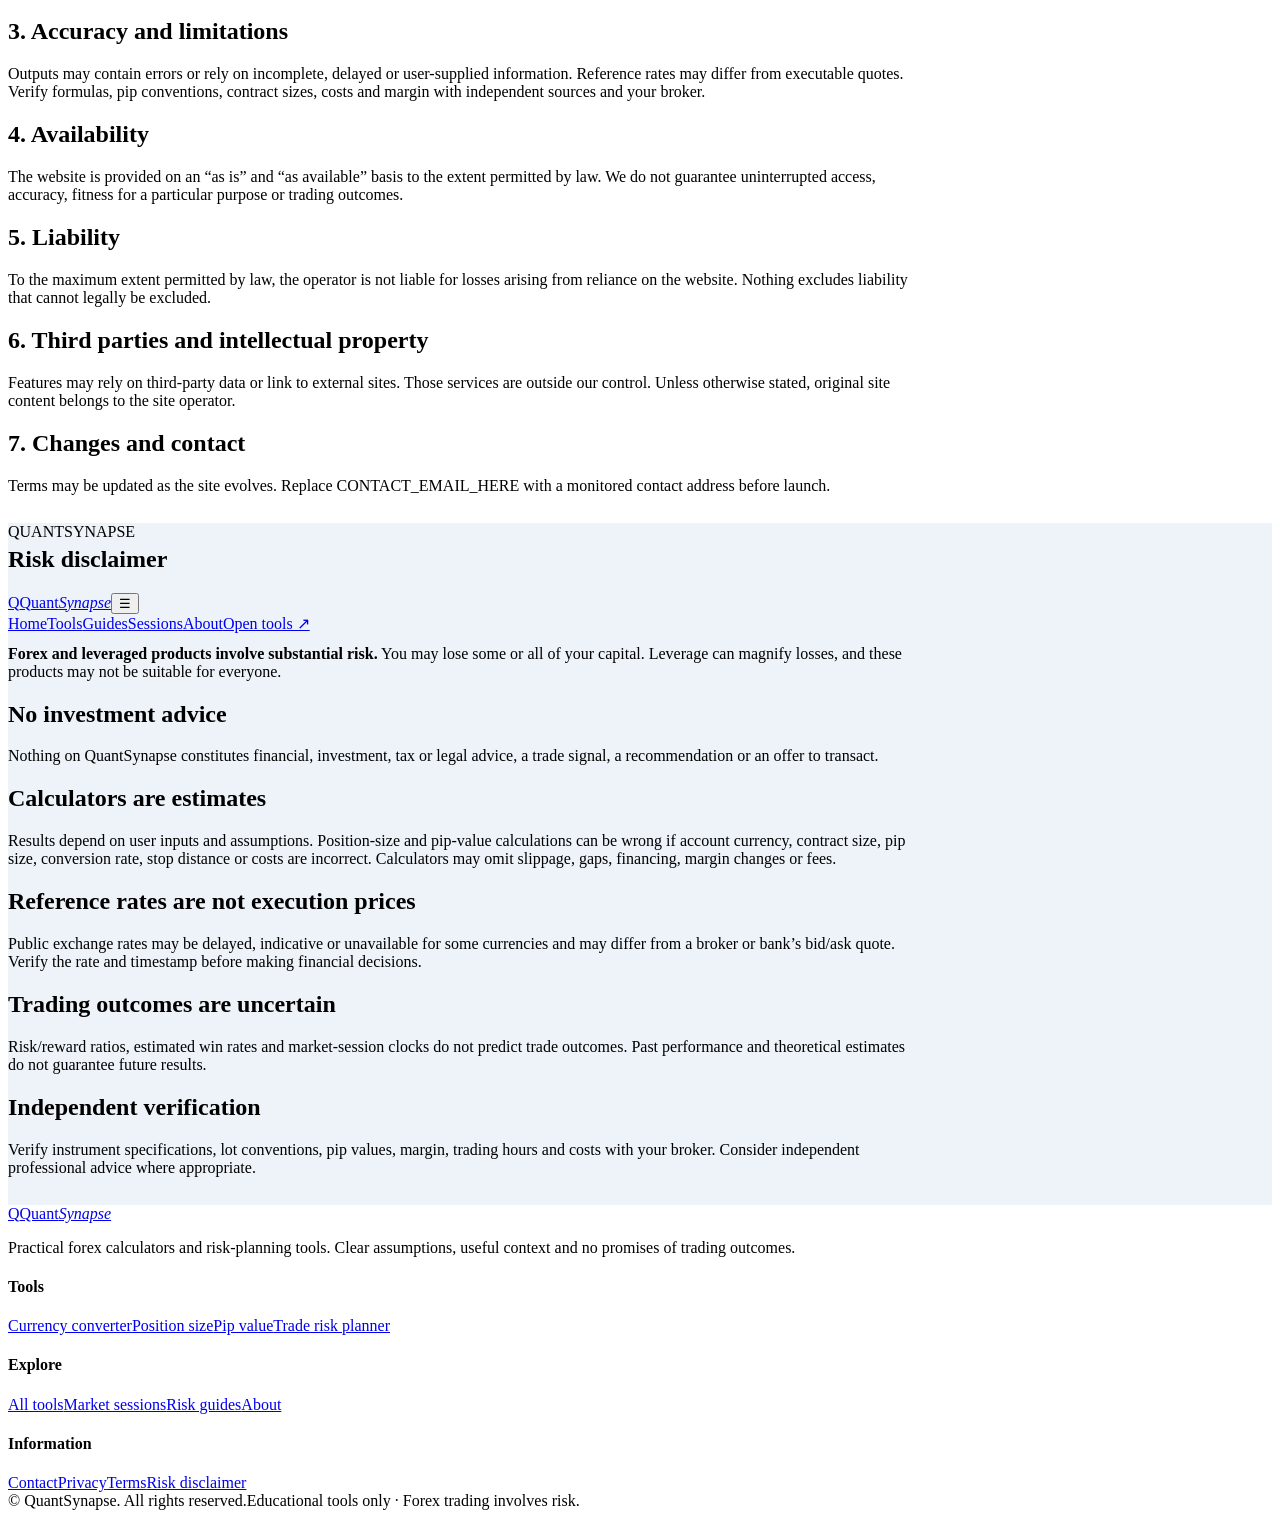
==== commit bddc933c: "Add files via upload" ====
--- a/index.html
+++ b/index.html
@@ -1,24 +1,10 @@
-<!doctype html>
-<html lang="en"><head><meta charset="utf-8"><meta name="viewport" content="width=device-width, initial-scale=1"><meta name="description" content="QuantSynapse forex tools: currency conversion, position sizing, pip value and portfolio risk."><meta name="theme-color" content="#012169"><title>Forex Risk Tools | QuantSynapse</title><link rel="stylesheet" href="assets/styles.css"></head><body>
-
-<header class="top"><nav class="nav" aria-label="Main navigation">
-<a class="brand" href="index.html"><span class="logo">Q</span><span>QuantSynapse</span></a>
-<div class="navlinks"><a href="currency-converter.html">Currency Converter</a><a href="position-size-calculator.html">Position Size</a><a href="pip-value-calculator.html">Pip Value</a><a href="trade-risk-planner.html">Trade Planner</a><a href="portfolio-risk-checker.html">Portfolio Risk</a></div>
-</nav></header>
-
-<section class="hero"><div class="hero-inner"><div><div class="eyebrow">Currency clarity. Risk discipline.</div><h1>Make every forex calculation count.</h1><p>Convert currencies worldwide, calculate position size, understand pip value and plan trade risk with clear inputs and visible assumptions.</p><a class="button primary" href="currency-converter.html">Convert currencies →</a></div><div class="hero-box"><small>QuantSynapse toolkit</small><strong>7 focused pages</strong><div>One worldwide currency converter and five dedicated risk tools, plus a home page.</div><div class="hero-stats"><div class="hero-stat"><b>Broad currency list</b><span>ISO currency codes</span></div><div class="hero-stat"><b>10 pairs</b><span>Focused forex support</span></div></div></div></div></section>
-<main><section class="section"><div class="heading"><div><h2>Explore the tools</h2><p>Each tool has its own page, so traders can use and bookmark the exact workflow they need.</p></div></div><div class="tool-links">
-<a class="tool-link" href="currency-converter.html"><strong>Currency Converter →</strong><span>All currencies in the supported reference-rate provider, live reference rates when available, manual fallback, timestamps and swap controls.</span></a>
-<a class="tool-link" href="position-size-calculator.html"><strong>Position Size Calculator →</strong><span>Calculate estimated lot size from account balance, risk percentage, stop distance and pip value.</span></a>
-<a class="tool-link" href="pip-value-calculator.html"><strong>Pip Value Calculator →</strong><span>Estimate pip value for the ten selected pairs with an explicit quote-to-account conversion input.</span></a>
-<a class="tool-link" href="trade-risk-planner.html"><strong>Trade Risk Planner →</strong><span>Review planned stop-loss, take-profit, costs, reward/risk and simplified break-even win rate.</span></a>
-<a class="tool-link" href="rate-validation.html"><strong>Rate Validation & Conversion →</strong><span>Validate a manually entered rate and calculate a transparent conversion without labeling it live.</span></a>
-<a class="tool-link" href="portfolio-risk-checker.html"><strong>Portfolio Risk Checker →</strong><span>Combine entered stop-loss risk across planned trades and review total exposure.</span></a>
+<!doctype html><html lang="en"><head><meta charset="utf-8"><meta name="viewport" content="width=device-width,initial-scale=1"><title>QuantSynapse — Forex Tools & Risk Calculators</title><meta name="description" content="Practical forex calculators for currency conversion, position sizing, pip value, trade risk planning and portfolio risk."><meta name="theme-color" content="#071b3b"><link rel="canonical" href="https://quantsynapse.com/"><meta property="og:type" content="website"><meta property="og:site_name" content="QuantSynapse"><meta property="og:title" content="QuantSynapse — Forex Tools & Risk Calculators"><meta property="og:description" content="Currency conversion, position sizing and practical forex risk-planning tools in one workspace."><link rel="preconnect" href="https://fonts.googleapis.com"><link rel="preconnect" href="https://fonts.gstatic.com" crossorigin><link href="https://fonts.googleapis.com/css2?family=Inter:wght@400;500;600;700;800&display=swap" rel="stylesheet"><link rel="stylesheet" href="assets/styles.css"><style>.spa-section:nth-of-type(even){background:#edf3f9}.spa-heading{margin-bottom:20px}.spa-section .page-hero{display:none}.spa-section .section{padding:12px 0}.spa-section .wrap>.grid.grid-2{gap:20px}.spa-section .prose{max-width:900px}.spa-section .card{box-shadow:0 5px 22px #0f2b4c07}.spa-section .section-title{margin-top:5px}.spa-section .card-body .section-title{font-size:25px}.spa-section .breadcrumb{display:none}@media(max-width:700px){.spa-section{padding:34px 0}.spa-section .wrap>.grid.grid-2{grid-template-columns:1fr}}</style></head><body><header class="topbar"><div class="wrap nav"><a class="brand" href="#home"><span class="brandmark">Q</span><span>Quant<em>Synapse</em></span></a><button id="menuBtn" class="menu-btn" aria-label="Toggle navigation" aria-expanded="false">☰</button><nav id="navlinks" class="navlinks"><a href="#home">Home</a><a href="#tools">Tools</a><a href="#currency-converter">Converter</a><a href="#position-size-calculator">Position size</a><a href="#guides">Guides</a><a href="#about">About</a><a class="navcta" href="#contact">Contact</a></nav></div></header>
+<section class="hero" id="home"><div class="wrap hero-inner">
+<div><div class="eyebrow">FOREX CALCULATORS · RISK PLANNING</div><h1>Plan trades with<br><span>more clarity.</span></h1>
+<p>Currency conversion, position sizing and practical risk-planning tools in one clean workspace. Calculate first, verify assumptions, and make your own trading decisions.</p>
+<div class="actions"><a class="btn btn-light" href="#tools">Explore all tools ↓</a><a class="btn" style="background:#ffffff12;border-color:#ffffff55" href="#position-size-calculator">Calculate position size</a></div>
+<div class="hero-proof"><span>✓ Browser-based tools</span><span>✓ Clear assumptions</span><span>✓ Mobile responsive</span></div></div>
+<div class="hero-panel"><div class="panel-top"><strong>Trading planning workspace</strong><span class="pill"><span class="live-dot"></span> Ready</span></div><div class="hero-stats"><div class="hero-stat"><strong>Convert</strong><span>Currency rates</span></div><div class="hero-stat"><strong>Calculate</strong><span>Position size</span></div><div class="hero-stat"><strong>Compare</strong><span>Risk / reward</span></div><div class="hero-stat"><strong>Review</strong><span>Portfolio risk</span></div></div><p class="hero-note">Estimates depend on inputs and assumptions. Always verify contract specifications and costs with your broker.</p></div>
 </div></section>
-<section class="section"><div class="heading"><div><h2>Supported forex pairs</h2><p>Start with a limited set so each instrument can be tested consistently.</p></div></div><div class="card"><div class="pairgrid"><div class="pair">EUR/USD</div><div class="pair">GBP/USD</div><div class="pair">USD/JPY</div><div class="pair">USD/CHF</div><div class="pair">AUD/USD</div><div class="pair">USD/CAD</div><div class="pair">NZD/USD</div><div class="pair">EUR/GBP</div><div class="pair">EUR/JPY</div><div class="pair">GBP/JPY</div></div></div></section>
-<section class="section"><div class="heading"><div><h2>Built around transparent calculations</h2><p>Clear assumptions and visible limitations are part of the product.</p></div></div><div class="features"><article class="feature"><div class="feature-icon">01</div><h3>Check before calculating</h3><p>Validate inputs and avoid returning results when required values are missing.</p></article><article class="feature"><div class="feature-icon">02</div><h3>Show data freshness</h3><p>Display provider timestamps and distinguish live reference rates from manual inputs.</p></article><article class="feature"><div class="feature-icon">03</div><h3>Understand limitations</h3><p>Explain pip conventions, transaction costs, broker rules and execution risks.</p></article></div></section></main>
-
-<footer class="footer"><div class="footer-inner"><div><strong>QuantSynapse</strong><br>Forex calculations with transparent assumptions.</div><div class="disclaimer">For educational and informational purposes only; not financial advice. Calculated risk is an estimate and does not guarantee a maximum loss. Exchange-rate data may be delayed or unavailable. Confirm prices, contract specifications, fees and margin requirements with your broker.</div><div>© <span data-year></span> QuantSynapse</div></div></footer>
-
-<script src="assets/app.js" defer></script>
-</body></html>
+<section class="section" id="tools" style="background:#edf3f9"><div class="wrap"><div class="section-head"><div><div class="kicker">ONE WORKSPACE</div><h2 class="section-title">Forex tools</h2><p class="section-desc">Choose the calculation or reference that matches your question.</p></div></div><div class="grid grid-3"><article class="card card-pad"><div class="iconbox">↔</div><h3 style="margin-top:13px">Currency converter</h3><p>Convert supported currencies using reference rates or a manual rate.</p><a class="card-link" href="#currency-converter">Open tool ↓</a></article><article class="card card-pad"><div class="iconbox">⌁</div><h3 style="margin-top:13px">Position size calculator</h3><p>Estimate position size from account risk, stop distance and verified pip value.</p><a class="card-link" href="#position-size-calculator">Open tool ↓</a></article><article class="card card-pad"><div class="iconbox">⌗</div><h3 style="margin-top:13px">Pip value calculator</h3><p>Estimate pip value for your chosen trade size.</p><a class="card-link" href="#pip-value-calculator">Open tool ↓</a></article><article class="card card-pad"><div class="iconbox">↗</div><h3 style="margin-top:13px">Trade risk planner</h3><p>Compare target reward, planned risk and estimated costs.</p><a class="card-link" href="#trade-risk-planner">Open tool ↓</a></article><article class="card card-pad"><div class="iconbox">✓</div><h3 style="margin-top:13px">Rate validation</h3><p>Compare an offered exchange rate with a reference rate.</p><a class="card-link" href="#rate-validation">Open tool ↓</a></article><article class="card card-pad"><div class="iconbox">▤</div><h3 style="margin-top:13px">Portfolio risk checker</h3><p>Track combined planned risk across multiple trades.</p><a class="card-link" href="#portfolio-risk-checker">Open tool ↓</a></article><article class="card card-pad"><div class="iconbox">◷</div><h3 style="margin-top:13px">Market sessions</h3><p>View local clocks for major financial centres.</p><a class="card-link" href="#market-sessions">Open tool ↓</a></article><article class="card card-pad"><div class="iconbox">▧</div><h3 style="margin-top:13px">Risk management guides</h3><p>Understand position sizing, pip values and drawdowns.</p><a class="card-link" href="#guides">Open tool ↓</a></article></div></div></section>
+<section class="section spa-section" id="currency-converter"><div class="wrap"><div class="spa-heading"><div class="kicker">QUANTSYNAPSE</div><h2 class="section-title">Currency converter</h2></div><header class="topbar"><div class="wrap nav"><a class="brand" href="index.html"><span class="brandmark">Q</span><span>Quant<em>Synapse</em></span></a><button id="menuBtn" class="menu-btn" aria-label="Toggle navigation" aria-expanded="false">☰</button><nav id="navlinks" class="navlinks"><a class="" href="index.html">Home</a><a class="active" href="tools.html">Tools</a><a class="" href="guides.html">Guides</a><a class="" href="market-sessions.html">Sessions</a><a class="" href="about.html">About</a><a class="navcta" href="currency-converter.html">Open tools ↗</a></nav></div></header><section class="section"><div class="wrap"><div class="grid grid-2" style="align-items:start"><div class="card"><div class="card-body"><div class="kicker">Currency conversion</div><h2 class="section-title" style="font-size:25px">Convert currencies</h2><p class="muted small">Reference rates are retrieved on demand. Manual rate overrides the reference rate.</p><div class="field-grid" style="margin-top:18px"><div><label class="field-label" for="fromCurrency">From currency</label><select class="field" id="fromCurrency"></select></div><div><label class="field-label" for="toCurrency">To currency</label><select class="field" id="toCurrency"></select></div><div><label class="field-label" for="amount">Amount</label><input class="field" id="amount" type="number" min="0" step="any" value="10"></div><div><label class="field-label" for="manualRate">Manual rate (optional)</label><input class="field" id="manualRate" type="number" min="0" step="any" placeholder="Use reference rate"></div></div><div class="actions"><button id="swap" class="btn btn-outline">⇄ Swap currencies</button><button id="refreshRate" class="btn">Refresh rate</button></div><div class="result" style="margin-top:18px"><div class="result-label">Converted amount</div><div id="conversionHeadline" class="result-value">10 Euro = —</div><div id="rateStatus" class="pill" style="margin-top:9px"><span class="live-dot"></span> Waiting for rate</div><div id="conversionTimestamp" class="result-detail">Fetching reference rate…</div><div id="conversionDetail" class="result-detail"></div></div><p class="field-help">Rates may be delayed or unavailable and can differ from a bank or broker's bid/ask quote.</p></div></div><aside class="grid" style="gap:15px"><div class="card card-pad"><div class="kicker">How to use this tool</div><h3 style="margin-top:7px">Check inputs before trusting the result.</h3><p>Enter realistic values, confirm units and review assumptions. Verify uncertain rates or pip values with your broker.</p></div><div class="notice">Educational use only. This tool does not provide investment advice, live broker execution prices or guaranteed results.</div><div class="card card-pad"><h3>Related tools</h3><p><a href="position-size-calculator.html">Position size →</a></p><p><a href="pip-value-calculator.html">Pip value →</a></p><p><a href="trade-risk-planner.html">Trade risk planner →</a></p></div></aside></div></div></section></div></section><section class="section spa-section" id="position-size-calculator"><div class="wrap"><div class="spa-heading"><div class="kicker">QUANTSYNAPSE</div><h2 class="section-title">Position size calculator</h2></div><header class="topbar"><div class="wrap nav"><a class="brand" href="index.html"><span class="brandmark">Q</span><span>Quant<em>Synapse</em></span></a><button id="menuBtn" class="menu-btn" aria-label="Toggle navigation" aria-expanded="false">☰</button><nav id="navlinks" class="navlinks"><a class="" href="index.html">Home</a><a class="active" href="tools.html">Tools</a><a class="" href="guides.html">Guides</a><a class="" href="market-sessions.html">Sessions</a><a class="" href="about.html">About</a><a class="navcta" href="currency-converter.html">Open tools ↗</a></nav></div></header><section class="section"><div class="wrap"><div class="grid grid-2" style="align-items:start"><div class="card"><div class="card-body"><div class="kicker">Trade sizing</div><h2 class="section-title" style="font-size:25px">Position size calculator</h2><p class="muted small">Estimate position size from account risk and stop-loss distance.</p><div class="field-grid" style="margin-top:18px"><div><label class="field-label" for="pair">Forex pair</label><select class="field" id="pair"><option>EUR/USD</option><option>GBP/USD</option><option>USD/JPY</option><option>USD/CHF</option><option>AUD/USD</option><option>USD/CAD</option><option>NZD/USD</option><option>EUR/GBP</option><option>EUR/JPY</option><option>GBP/JPY</option></select></div><div><label class="field-label" for="balance">Account balance (USD)</label><input class="field" id="balance" type="number" min="0" value="10000"></div><div><label class="field-label" for="riskPct">Risk per trade (%)</label><input class="field" id="riskPct" type="number" min="0" max="100" step=".1" value="1"></div><div><label class="field-label" for="lotType">Lot convention</label><select class="field" id="lotType"><option value="100000">Standard (100,000 units)</option><option value="10000">Mini (10,000 units)</option><option value="1000">Micro (1,000 units)</option></select></div><div><label class="field-label" for="entry">Entry price</label><input class="field" id="entry" type="number" min="0" step="any" value="1.085"></div><div><label class="field-label" for="stop">Stop-loss price</label><input class="field" id="stop" type="number" min="0" step="any" value="1.08"></div><div style="grid-column:1/-1"><label class="field-label" for="pipLot">Pip value per standard lot (account currency)</label><input class="field" id="pipLot" type="number" min="0" step="any" value="10"><div class="field-help">Enter a verified value for the pair and account currency.</div></div></div><div class="actions"><button id="calcPosition" class="btn">Calculate position</button></div><div class="statrow" style="margin-top:18px"><div class="stat"><span>Risk amount</span><strong id="riskAmount">$100.00</strong></div><div class="stat"><span>Stop distance</span><strong id="stopPips">50 pips</strong></div><div class="stat"><span>Position units</span><strong id="units">20,000</strong></div></div><div class="result" style="margin-top:12px"><div class="result-label">Estimated position size</div><div id="lots" class="result-value">0.200 standard lots</div><div id="positionNote" class="result-detail"></div></div><div class="notice" style="margin-top:16px">Pip size is assumed to be 0.0001 for non-JPY pairs and 0.01 for JPY pairs. Pip-value conversion depends on pair, price and account currency. Verify before trading.</div></div></div><aside class="grid" style="gap:15px"><div class="card card-pad"><div class="kicker">How to use this tool</div><h3 style="margin-top:7px">Check inputs before trusting the result.</h3><p>Enter realistic values, confirm units and review assumptions. Verify uncertain rates or pip values with your broker.</p></div><div class="notice">Educational use only. This tool does not provide investment advice, live broker execution prices or guaranteed results.</div><div class="card card-pad"><h3>Related tools</h3><p><a href="position-size-calculator.html">Position size →</a></p><p><a href="pip-value-calculator.html">Pip value →</a></p><p><a href="trade-risk-planner.html">Trade risk planner →</a></p></div></aside></div></div></section></div></section><section class="section spa-section" id="pip-value-calculator"><div class="wrap"><div class="spa-heading"><div class="kicker">QUANTSYNAPSE</div><h2 class="section-title">Pip value calculator</h2></div><header class="topbar"><div class="wrap nav"><a class="brand" href="index.html"><span class="brandmark">Q</span><span>Quant<em>Synapse</em></span></a><button id="menuBtn" class="menu-btn" aria-label="Toggle navigation" aria-expanded="false">☰</button><nav id="navlinks" class="navlinks"><a class="" href="index.html">Home</a><a class="active" href="tools.html">Tools</a><a class="" href="guides.html">Guides</a><a class="" href="market-sessions.html">Sessions</a><a class="" href="about.html">About</a><a class="navcta" href="currency-converter.html">Open tools ↗</a></nav></div></header><section class="section"><div class="wrap"><div class="grid grid-2" style="align-items:start"><div class="card"><div class="card-body"><div class="kicker">Trade calculations</div><h2 class="section-title" style="font-size:25px">Pip value calculator</h2><p class="muted small">Estimate one-pip monetary value for your trade size.</p><div class="field-grid" style="margin-top:18px"><div><label class="field-label" for="pair">Forex pair</label><select class="field" id="pair"><option>EUR/USD</option><option>GBP/USD</option><option>USD/JPY</option><option>USD/CHF</option><option>AUD/USD</option><option>USD/CAD</option><option>NZD/USD</option><option>EUR/GBP</option><option>EUR/JPY</option><option>GBP/JPY</option></select></div><div><label class="field-label" for="pipLots">Trade size (lots)</label><input class="field" id="pipLots" type="number" min="0" step=".01" value="1"></div><div><label class="field-label" for="pipSize">Pip size</label><select class="field" id="pipSize"><option value="auto">Automatic by pair</option><option value=".0001">0.0001</option><option value=".01">0.01</option></select></div><div><label class="field-label" for="accountCurrency">Account currency</label><select class="field" id="accountCurrency"><option>USD</option><option>EUR</option><option>GBP</option><option>JPY</option><option>CHF</option><option>AUD</option><option>CAD</option><option>NZD</option><option>INR</option></select></div><div style="grid-column:1/-1"><label class="field-label" for="manualPip">Pip value per standard lot (account currency)</label><input class="field" id="manualPip" type="number" min="0" step="any" value="10"></div></div><div class="actions"><button id="calcPip" class="btn">Calculate pip value</button></div><div class="result" style="margin-top:18px"><div class="result-label">Estimated value per pip</div><div id="pipResult" class="result-value">$10.00</div><div id="pipExplain" class="result-detail"></div></div><div class="notice" style="margin-top:16px">This tool scales the manual pip value you provide; it does not automatically compute broker-specific conversion for every pair and account currency.</div></div></div><aside class="grid" style="gap:15px"><div class="card card-pad"><div class="kicker">How to use this tool</div><h3 style="margin-top:7px">Check inputs before trusting the result.</h3><p>Enter realistic values, confirm units and review assumptions. Verify uncertain rates or pip values with your broker.</p></div><div class="notice">Educational use only. This tool does not provide investment advice, live broker execution prices or guaranteed results.</div><div class="card card-pad"><h3>Related tools</h3><p><a href="position-size-calculator.html">Position size →</a></p><p><a href="pip-value-calculator.html">Pip value →</a></p><p><a href="trade-risk-planner.html">Trade risk planner →</a></p></div></aside></div></div></section></div></section><section class="section spa-section" id="trade-risk-planner"><div class="wrap"><div class="spa-heading"><div class="kicker">QUANTSYNAPSE</div><h2 class="section-title">Trade risk planner</h2></div><header class="topbar"><div class="wrap nav"><a class="brand" href="index.html"><span class="brandmark">Q</span><span>Quant<em>Synapse</em></span></a><button id="menuBtn" class="menu-btn" aria-label="Toggle navigation" aria-expanded="false">☰</button><nav id="navlinks" class="navlinks"><a class="" href="index.html">Home</a><a class="active" href="tools.html">Tools</a><a class="" href="guides.html">Guides</a><a class="" href="market-sessions.html">Sessions</a><a class="" href="about.html">About</a><a class="navcta" href="currency-converter.html">Open tools ↗</a></nav></div></header><section class="section"><div class="wrap"><div class="grid grid-2" style="align-items:start"><div class="card"><div class="card-body"><div class="kicker">Trade planning</div><h2 class="section-title" style="font-size:25px">Trade risk planner</h2><p class="muted small">Compare target reward with planned risk and estimated costs.</p><div class="field-grid" style="margin-top:18px"><div><label class="field-label" for="tradeRisk">Planned risk amount</label><input class="field" id="tradeRisk" type="number" min="0" value="100"></div><div><label class="field-label" for="rewardR">Target reward-to-risk (R)</label><input class="field" id="rewardR" type="number" min="0" step=".1" value="2"></div><div><label class="field-label" for="costs">Estimated total costs</label><input class="field" id="costs" type="number" min="0" value="3"></div><div><label class="field-label" for="winRate">Estimated win rate (%)</label><input class="field" id="winRate" type="number" min="0" max="100" value="45"></div></div><div class="actions"><button id="calcTrade" class="btn">Calculate trade plan</button></div><div class="statrow" style="margin-top:18px"><div class="stat"><span>Gross target reward</span><strong id="gross">$200</strong></div><div class="stat"><span>Net after costs</span><strong id="net">$197</strong></div><div class="stat"><span>Net reward / risk</span><strong id="netRR">1.97R</strong></div></div><div class="result" style="margin-top:12px"><div class="result-label">Simplified break-even win rate</div><div id="breakeven" class="result-value">33.7%</div><div class="result-detail">Based on planned risk and net target reward. The win-rate field is an estimate, not a prediction.</div></div><div class="notice" style="margin-top:16px">This model does not fully account for partial exits, variable costs, slippage or the distribution of actual wins and losses.</div></div></div><aside class="grid" style="gap:15px"><div class="card card-pad"><div class="kicker">How to use this tool</div><h3 style="margin-top:7px">Check inputs before trusting the result.</h3><p>Enter realistic values, confirm units and review assumptions. Verify uncertain rates or pip values with your broker.</p></div><div class="notice">Educational use only. This tool does not provide investment advice, live broker execution prices or guaranteed results.</div><div class="card card-pad"><h3>Related tools</h3><p><a href="position-size-calculator.html">Position size →</a></p><p><a href="pip-value-calculator.html">Pip value →</a></p><p><a href="trade-risk-planner.html">Trade risk planner →</a></p></div></aside></div></div></section></div></section><section class="section spa-section" id="rate-validation"><div class="wrap"><div class="spa-heading"><div class="kicker">QUANTSYNAPSE</div><h2 class="section-title">Rate validation</h2></div><header class="topbar"><div class="wrap nav"><a class="brand" href="index.html"><span class="brandmark">Q</span><span>Quant<em>Synapse</em></span></a><button id="menuBtn" class="menu-btn" aria-label="Toggle navigation" aria-expanded="false">☰</button><nav id="navlinks" class="navlinks"><a class="" href="index.html">Home</a><a class="active" href="tools.html">Tools</a><a class="" href="guides.html">Guides</a><a class="" href="market-sessions.html">Sessions</a><a class="" href="about.html">About</a><a class="navcta" href="currency-converter.html">Open tools ↗</a></nav></div></header><section class="section"><div class="wrap"><div class="grid grid-2" style="align-items:start"><div class="card"><div class="card-body"><div class="kicker">Rate checking</div><h2 class="section-title" style="font-size:25px">Validate an exchange rate</h2><p class="muted small">Compare an offered rate with a reference rate.</p><div class="field-grid" style="margin-top:18px"><div><label class="field-label" for="refRate">Reference rate</label><input class="field" id="refRate" type="number" min="0" step="any" value="1.085"></div><div><label class="field-label" for="offeredRate">Rate to validate</label><input class="field" id="offeredRate" type="number" min="0" step="any" value="1.087"></div><div><label class="field-label" for="convertAmount">Amount to convert</label><input class="field" id="convertAmount" type="number" min="0" value="1000"></div><div><label class="field-label" for="tolerance">Allowed difference (%)</label><input class="field" id="tolerance" type="number" min="0" step=".1" value="1"></div></div><div class="actions"><button id="validate" class="btn">Validate rate</button></div><div class="result" style="margin-top:18px"><div class="result-label">Validation result</div><div id="validHeadline" class="result-value">Ready to validate</div><div id="validDetails" class="result-detail">Enter reference and offered rates.</div></div><div class="notice" style="margin-top:16px">Make sure both rates refer to the same pair, direction and units. This comparison does not establish whether a rate is executable or fair.</div></div></div><aside class="grid" style="gap:15px"><div class="card card-pad"><div class="kicker">How to use this tool</div><h3 style="margin-top:7px">Check inputs before trusting the result.</h3><p>Enter realistic values, confirm units and review assumptions. Verify uncertain rates or pip values with your broker.</p></div><div class="notice">Educational use only. This tool does not provide investment advice, live broker execution prices or guaranteed results.</div><div class="card card-pad"><h3>Related tools</h3><p><a href="position-size-calculator.html">Position size →</a></p><p><a href="pip-value-calculator.html">Pip value →</a></p><p><a href="trade-risk-planner.html">Trade risk planner →</a></p></div></aside></div></div></section></div></section><section class="section spa-section" id="portfolio-risk-checker"><div class="wrap"><div class="spa-heading"><div class="kicker">QUANTSYNAPSE</div><h2 class="section-title">Portfolio risk checker</h2></div><header class="topbar"><div class="wrap nav"><a class="brand" href="index.html"><span class="brandmark">Q</span><span>Quant<em>Synapse</em></span></a><button id="menuBtn" class="menu-btn" aria-label="Toggle navigation" aria-expanded="false">☰</button><nav id="navlinks" class="navlinks"><a class="" href="index.html">Home</a><a class="active" href="tools.html">Tools</a><a class="" href="guides.html">Guides</a><a class="" href="market-sessions.html">Sessions</a><a class="" href="about.html">About</a><a class="navcta" href="currency-converter.html">Open tools ↗</a></nav></div></header><section class="section"><div class="wrap"><div class="grid grid-2" style="align-items:start"><div class="card"><div class="card-body"><div class="kicker">Exposure planning</div><h2 class="section-title" style="font-size:25px">Portfolio risk checker</h2><p class="muted small">Add planned trades to track the risk amounts you enter.</p><div class="field-grid" style="margin-top:18px"><div><label class="field-label" for="portPair">Forex pair</label><select class="field" id="portPair"><option>EUR/USD</option><option>GBP/USD</option><option>USD/JPY</option><option>USD/CHF</option><option>AUD/USD</option><option>USD/CAD</option><option>NZD/USD</option><option>EUR/GBP</option><option>EUR/JPY</option><option>GBP/JPY</option></select></div><div><label class="field-label" for="portRisk">Planned risk amount (USD)</label><input class="field" id="portRisk" type="number" min="0" value="100"></div><div><label class="field-label" for="direction">Direction</label><select class="field" id="direction"><option>Long</option><option>Short</option></select></div><div><label class="field-label" for="balance">Account balance (USD)</label><input class="field" id="balance" type="number" min="0" value="10000"></div></div><div class="actions"><button id="addTrade" class="btn">Add planned trade +</button><button id="clearTrades" class="btn btn-outline">Clear all</button><button id="printPage" class="btn btn-outline">Print / save PDF</button></div><div class="statrow" style="margin-top:18px"><div class="stat"><span>Total planned risk</span><strong id="portTotal">$0</strong></div><div class="stat"><span>Trades added</span><strong id="portCount">0</strong></div><div class="stat"><span>Risk as % of balance</span><strong id="portPct">0.00%</strong></div></div><div class="table-wrap" style="margin-top:18px"><table><thead><tr><th>Pair</th><th>Direction</th><th>Risk</th><th>Risk %</th><th style="text-align:right">Action</th></tr></thead><tbody id="portRows"><tr><td colspan="5" class="empty-state">No trades added yet.</td></tr></tbody></table></div><p class="field-help">Rows are held in page memory and clear when you reload the page.</p><div class="notice" style="margin-top:16px">This sums entered risk amounts. It does not model correlation, net currency concentration, margin or simultaneous losses.</div></div></div><aside class="grid" style="gap:15px"><div class="card card-pad"><div class="kicker">How to use this tool</div><h3 style="margin-top:7px">Check inputs before trusting the result.</h3><p>Enter realistic values, confirm units and review assumptions. Verify uncertain rates or pip values with your broker.</p></div><div class="notice">Educational use only. This tool does not provide investment advice, live broker execution prices or guaranteed results.</div><div class="card card-pad"><h3>Related tools</h3><p><a href="position-size-calculator.html">Position size →</a></p><p><a href="pip-value-calculator.html">Pip value →</a></p><p><a href="trade-risk-planner.html">Trade risk planner →</a></p></div></aside></div></div></section></div></section><section class="section spa-section" id="market-sessions"><div class="wrap"><div class="spa-heading"><div class="kicker">QUANTSYNAPSE</div><h2 class="section-title">Market sessions</h2></div><header class="topbar"><div class="wrap nav"><a class="brand" href="index.html"><span class="brandmark">Q</span><span>Quant<em>Synapse</em></span></a><button id="menuBtn" class="menu-btn" aria-label="Toggle navigation" aria-expanded="false">☰</button><nav id="navlinks" class="navlinks"><a class="" href="index.html">Home</a><a class="" href="tools.html">Tools</a><a class="" href="guides.html">Guides</a><a class="active" href="market-sessions.html">Sessions</a><a class="" href="about.html">About</a><a class="navcta" href="currency-converter.html">Open tools ↗</a></nav></div></header><section class="section"><div class="wrap grid grid-2" style="align-items:start"><div class="card"><div class="card-head"><div class="iconbox">◷</div><div><h3>Major financial centres</h3><p>Live clocks in each centre’s local time.</p></div></div><div class="card-body" id="clocks"><div class="empty-state">Loading clocks…</div></div></div><div class="card"><div class="card-head"><div class="iconbox">↔</div><div><h3>Indicative session overlaps</h3><p>Approximate UTC windows; seasonal shifts apply.</p></div></div><div class="card-body"><h3>London / New York</h3><p>Often an active period for EUR/USD, GBP/USD and related pairs.</p><div class="result" style="margin:12px 0">Approx. 13:00–17:00 UTC*</div><h3>Tokyo / London</h3><p>May be relevant to JPY pairs around the session transition.</p><div class="result" style="margin:12px 0">Approx. 07:00–09:00 UTC*</div><div class="notice">*Broad reference windows only. Daylight saving transitions and local conventions can shift overlap times.</div></div></div></div></section><section class="section-tight"><div class="wrap feature-row"><div class="feature"><strong>Liquidity varies</strong><p>Activity changes with news, holidays and market conditions.</p></div><div class="feature"><strong>Overlap is not a signal</strong><p>A session overlap does not guarantee a profitable opportunity.</p></div><div class="feature"><strong>Check your broker</strong><p>Trading hours, spreads and rollover can differ by instrument and broker.</p></div></div></section></div></section><section class="section spa-section" id="guides"><div class="wrap"><div class="spa-heading"><div class="kicker">QUANTSYNAPSE</div><h2 class="section-title">Risk management guides</h2></div><header class="topbar"><div class="wrap nav"><a class="brand" href="index.html"><span class="brandmark">Q</span><span>Quant<em>Synapse</em></span></a><button id="menuBtn" class="menu-btn" aria-label="Toggle navigation" aria-expanded="false">☰</button><nav id="navlinks" class="navlinks"><a class="" href="index.html">Home</a><a class="" href="tools.html">Tools</a><a class="active" href="guides.html">Guides</a><a class="" href="market-sessions.html">Sessions</a><a class="" href="about.html">About</a><a class="navcta" href="currency-converter.html">Open tools ↗</a></nav></div></header><section class="section"><div class="wrap grid grid-2"><article class="card card-pad"><div class="kicker">Guide 01</div><h2 class="section-title" style="font-size:23px">Position sizing: risk first</h2><p>Position size connects the amount you are willing to risk with the distance between entry and stop-loss. A wider stop generally requires a smaller position to keep planned cash risk constant.</p><div class="result" style="margin-top:12px"><strong>Risk = Account balance × Risk %</strong><p>Lots ≈ Risk amount ÷ (Stop pips × Pip value per lot)</p></div><a class="card-link" href="position-size-calculator.html">Open calculator →</a></article><article class="card card-pad"><div class="kicker">Guide 02</div><h2 class="section-title" style="font-size:23px">Pip value and currency pairs</h2><p>Most non-JPY pairs commonly use 0.0001 as a pip; JPY pairs commonly use 0.01. Cash pip value depends on size, quote currency, account currency and conversion rates.</p><a class="card-link" href="pip-value-calculator.html">Open calculator →</a></article><article class="card card-pad"><div class="kicker">Guide 03</div><h2 class="section-title" style="font-size:23px">Reward-to-risk is not expectancy</h2><p>A 2R target means planned gross reward is twice planned risk. It does not establish profitability; win rate, average win/loss, costs and execution all matter.</p><a class="card-link" href="trade-risk-planner.html">Open planner →</a></article><article class="card card-pad"><div class="kicker">Guide 04</div><h2 class="section-title" style="font-size:23px">Drawdown recovery</h2><p>The percentage gain needed to recover is larger than the percentage loss. A 20% drawdown requires a 25% gain to return to the starting balance.</p><a class="card-link" href="risk-management.html">Read risk basics →</a></article></div></section><section class="section-tight"><div class="wrap"><div class="notice">Educational material only. No risk percentage or reward-to-risk ratio is suitable for every trader.</div></div></section></div></section><section class="section spa-section" id="risk-management"><div class="wrap"><div class="spa-heading"><div class="kicker">QUANTSYNAPSE</div><h2 class="section-title">Risk management basics</h2></div><header class="topbar"><div class="wrap nav"><a class="brand" href="index.html"><span class="brandmark">Q</span><span>Quant<em>Synapse</em></span></a><button id="menuBtn" class="menu-btn" aria-label="Toggle navigation" aria-expanded="false">☰</button><nav id="navlinks" class="navlinks"><a class="" href="index.html">Home</a><a class="" href="tools.html">Tools</a><a class="active" href="guides.html">Guides</a><a class="" href="market-sessions.html">Sessions</a><a class="" href="about.html">About</a><a class="navcta" href="currency-converter.html">Open tools ↗</a></nav></div></header><section class="section"><div class="wrap prose"><h2>1. Define planned risk before sizing the position</h2><p>Decide how much capital you are prepared to risk under your plan before choosing a position size. A stop-loss may not guarantee the exact exit price during gaps or fast markets.</p><h2>2. Confirm pip value and contract size</h2><p>Check instrument specifications, lot convention and account-currency conversion. A pip value copied from another pair may produce an incorrect position size.</p><h2>3. Include transaction costs</h2><p>Spreads, commissions, swaps, slippage and conversion fees can change results. Simplified calculators may not include all costs.</p><h2>4. Review concentration</h2><p>Several trades may share exposure to the same currency or market factor. Adding risk amounts is a first check, not a correlation or stress model.</p><h2>5. Treat estimates cautiously</h2><p>Estimated win rates and reward-to-risk ratios do not guarantee future outcomes. Backtests can be affected by overfitting, costs and changing market regimes.</p><h2>Pre-trade checklist</h2><ul><li>Have I defined the trade thesis and invalidation point?</li><li>Have I verified pip value, lot size and currency conversion?</li><li>Have I considered spreads, slippage and gaps?</li><li>Does this trade add too much correlated exposure?</li></ul><p><a href="position-size-calculator.html">Calculate position size →</a> · <a href="portfolio-risk-checker.html">Review portfolio risk →</a></p></div></section></div></section><section class="section spa-section" id="about"><div class="wrap"><div class="spa-heading"><div class="kicker">QUANTSYNAPSE</div><h2 class="section-title">About QuantSynapse</h2></div><header class="topbar"><div class="wrap nav"><a class="brand" href="index.html"><span class="brandmark">Q</span><span>Quant<em>Synapse</em></span></a><button id="menuBtn" class="menu-btn" aria-label="Toggle navigation" aria-expanded="false">☰</button><nav id="navlinks" class="navlinks"><a class="" href="index.html">Home</a><a class="" href="tools.html">Tools</a><a class="" href="guides.html">Guides</a><a class="" href="market-sessions.html">Sessions</a><a class="active" href="about.html">About</a><a class="navcta" href="currency-converter.html">Open tools ↗</a></nav></div></header><section class="section"><div class="wrap grid grid-2" style="align-items:start"><div class="prose"><h2>Why we built it</h2><p>Forex calculations can become confusing when pip values, account currencies, lot sizes and transaction costs interact. QuantSynapse brings common planning tasks into a simple browser workspace so traders can review inputs before making decisions.</p><h2>What we aim to do</h2><ul><li>Make common calculations easy to access.</li><li>Explain important assumptions.</li><li>Support desktop and mobile use.</li><li>Provide education without presenting tools as signals or guarantees.</li></ul><h2>What we do not do</h2><p>QuantSynapse is not a broker, exchange, financial adviser or execution platform. The tools do not place trades or forecast price direction.</p></div><div class="grid"><div class="card card-pad"><div class="iconbox">◎</div><h3 style="margin-top:12px">Clarity</h3><p>Inputs, outputs and limitations should be understandable.</p></div><div class="card card-pad"><div class="iconbox">✓</div><h3 style="margin-top:12px">Transparency</h3><p>Manual assumptions and reference-rate limits should be visible.</p></div><div class="card card-pad"><div class="iconbox">↗</div><h3 style="margin-top:12px">Practicality</h3><p>Each page should answer a specific calculation or planning question.</p></div></div></div></section></div></section><section class="section spa-section" id="contact"><div class="wrap"><div class="spa-heading"><div class="kicker">QUANTSYNAPSE</div><h2 class="section-title">Contact</h2></div><header class="topbar"><div class="wrap nav"><a class="brand" href="index.html"><span class="brandmark">Q</span><span>Quant<em>Synapse</em></span></a><button id="menuBtn" class="menu-btn" aria-label="Toggle navigation" aria-expanded="false">☰</button><nav id="navlinks" class="navlinks"><a class="" href="index.html">Home</a><a class="" href="tools.html">Tools</a><a class="" href="guides.html">Guides</a><a class="" href="market-sessions.html">Sessions</a><a class="active" href="about.html">About</a><a class="navcta" href="currency-converter.html">Open tools ↗</a></nav></div></header><section class="section"><div class="wrap grid grid-2" style="align-items:start"><div class="card card-pad"><div class="kicker">Contact the team</div><h2 class="section-title" style="font-size:25px">Help improve QuantSynapse</h2><p>Before launch, replace the placeholder email below with an address you control and monitor.</p><div class="notice" style="margin-top:18px"><strong>Pre-launch task:</strong> Replace CONTACT_EMAIL_HERE in this page, the privacy policy and terms page.</div><h3 style="margin-top:20px">Useful feedback topics</h3><ul class="checklist"><li>Report a calculator error</li><li>Suggest a new forex tool</li><li>Report an accessibility issue</li><li>Privacy or partnership enquiry</li></ul></div><div class="card card-pad"><h3>For a bug report</h3><p>Include the page, values entered, expected result and browser/device if relevant. Remove personal information from screenshots.</p><p class="small muted">Never send passwords, broker credentials or sensitive financial information.</p><a class="btn" href="mailto:CONTACT_EMAIL_HERE?subject=QuantSynapse%20website%20feedback">Email website feedback ↗</a></div></div></section></div></section><section class="section spa-section" id="privacy-policy"><div class="wrap"><div class="spa-heading"><div class="kicker">QUANTSYNAPSE</div><h2 class="section-title">Privacy policy</h2></div><header class="topbar"><div class="wrap nav"><a class="brand" href="index.html"><span class="brandmark">Q</span><span>Quant<em>Synapse</em></span></a><button id="menuBtn" class="menu-btn" aria-label="Toggle navigation" aria-expanded="false">☰</button><nav id="navlinks" class="navlinks"><a class="" href="index.html">Home</a><a class="" href="tools.html">Tools</a><a class="" href="guides.html">Guides</a><a class="" href="market-sessions.html">Sessions</a><a class="" href="about.html">About</a><a class="navcta" href="currency-converter.html">Open tools ↗</a></nav></div></header><section class="section"><div class="wrap prose"><p><strong>Last updated: October 11, 2026</strong></p><div class="notice">This is a starter policy. Confirm the final domain, operator contact, hosting configuration, analytics and advertising partners before publishing. Do not claim services are used unless they are actually configured.</div><h2>1. Information processed</h2><p>Calculator values are processed in the browser and are not intentionally submitted to a QuantSynapse application server. The currency converter may send a request to an external exchange-rate provider.</p><h2>2. Third-party services</h2><p>The site is hosted using Cloudflare Pages. Hosting and rate-provider services may process technical information such as IP address, request metadata and browser information under their own policies.</p><h2>3. Cookies, analytics and advertising</h2><p>If analytics, Google AdSense or other advertising services are added, those services may use cookies or similar technologies for traffic measurement, fraud prevention, ad serving and performance measurement. Update this policy to identify services actually used and provide required consent controls.</p><h2>4. Retention and security</h2><p>Calculator values generally remain in page memory and clear when the page is refreshed or closed. Third-party providers may retain logs under their policies. No internet service can guarantee absolute security.</p><h2>5. Children</h2><p>The site is intended for a general audience interested in financial tools and is not designed to collect personal information from children.</p><h2>6. Your choices and rights</h2><p>Depending on your location, you may have rights to access, correct, delete or object to certain processing. Contact the operator using the verified details published on this site.</p><h2>7. Changes and contact</h2><p>This policy may be updated when features or vendors change. Replace CONTACT_EMAIL_HERE with a monitored email address before publication.</p></div></section></div></section><section class="section spa-section" id="terms"><div class="wrap"><div class="spa-heading"><div class="kicker">QUANTSYNAPSE</div><h2 class="section-title">Terms of use</h2></div><header class="topbar"><div class="wrap nav"><a class="brand" href="index.html"><span class="brandmark">Q</span><span>Quant<em>Synapse</em></span></a><button id="menuBtn" class="menu-btn" aria-label="Toggle navigation" aria-expanded="false">☰</button><nav id="navlinks" class="navlinks"><a class="" href="index.html">Home</a><a class="" href="tools.html">Tools</a><a class="" href="guides.html">Guides</a><a class="" href="market-sessions.html">Sessions</a><a class="" href="about.html">About</a><a class="navcta" href="currency-converter.html">Open tools ↗</a></nav></div></header><section class="section"><div class="wrap prose"><p><strong>Last updated: October 11, 2026</strong></p><div class="notice">General starter text, not legal advice. Review for your jurisdiction and actual website operation.</div><h2>1. Permitted use</h2><p>Use the website lawfully. Do not interfere with its operation, attempt unauthorized access or misuse content.</p><h2>2. Educational purpose</h2><p>QuantSynapse provides general calculators and educational information, not financial, investment, tax or legal advice. It does not execute trades or recommend instruments.</p><h2>3. Accuracy and limitations</h2><p>Outputs may contain errors or rely on incomplete, delayed or user-supplied information. Reference rates may differ from executable quotes. Verify formulas, pip conventions, contract sizes, costs and margin with independent sources and your broker.</p><h2>4. Availability</h2><p>The website is provided on an “as is” and “as available” basis to the extent permitted by law. We do not guarantee uninterrupted access, accuracy, fitness for a particular purpose or trading outcomes.</p><h2>5. Liability</h2><p>To the maximum extent permitted by law, the operator is not liable for losses arising from reliance on the website. Nothing excludes liability that cannot legally be excluded.</p><h2>6. Third parties and intellectual property</h2><p>Features may rely on third-party data or link to external sites. Those services are outside our control. Unless otherwise stated, original site content belongs to the site operator.</p><h2>7. Changes and contact</h2><p>Terms may be updated as the site evolves. Replace CONTACT_EMAIL_HERE with a monitored contact address before launch.</p></div></section></div></section><section class="section spa-section" id="disclaimer"><div class="wrap"><div class="spa-heading"><div class="kicker">QUANTSYNAPSE</div><h2 class="section-title">Risk disclaimer</h2></div><header class="topbar"><div class="wrap nav"><a class="brand" href="index.html"><span class="brandmark">Q</span><span>Quant<em>Synapse</em></span></a><button id="menuBtn" class="menu-btn" aria-label="Toggle navigation" aria-expanded="false">☰</button><nav id="navlinks" class="navlinks"><a class="" href="index.html">Home</a><a class="" href="tools.html">Tools</a><a class="" href="guides.html">Guides</a><a class="" href="market-sessions.html">Sessions</a><a class="" href="about.html">About</a><a class="navcta" href="currency-converter.html">Open tools ↗</a></nav></div></header><section class="section"><div class="wrap prose"><div class="alert"><strong>Forex and leveraged products involve substantial risk.</strong> You may lose some or all of your capital. Leverage can magnify losses, and these products may not be suitable for everyone.</div><h2>No investment advice</h2><p>Nothing on QuantSynapse constitutes financial, investment, tax or legal advice, a trade signal, a recommendation or an offer to transact.</p><h2>Calculators are estimates</h2><p>Results depend on user inputs and assumptions. Position-size and pip-value calculations can be wrong if account currency, contract size, pip size, conversion rate, stop distance or costs are incorrect. Calculators may omit slippage, gaps, financing, margin changes or fees.</p><h2>Reference rates are not execution prices</h2><p>Public exchange rates may be delayed, indicative or unavailable for some currencies and may differ from a broker or bank’s bid/ask quote. Verify the rate and timestamp before making financial decisions.</p><h2>Trading outcomes are uncertain</h2><p>Risk/reward ratios, estimated win rates and market-session clocks do not predict trade outcomes. Past performance and theoretical estimates do not guarantee future results.</p><h2>Independent verification</h2><p>Verify instrument specifications, lot conventions, pip values, margin, trading hours and costs with your broker. Consider independent professional advice where appropriate.</p></div></section></div></section><footer class="footer"><div class="wrap footer-top"><div class="footer-brand"><a class="brand" href="#home"><span class="brandmark">Q</span><span>Quant<em>Synapse</em></span></a><p>Practical forex calculators and risk-planning tools. Clear assumptions, useful context and no promises of trading outcomes.</p></div><div><h4>Tools</h4><a href="#currency-converter">Currency converter</a><a href="#position-size-calculator">Position size</a><a href="#pip-value-calculator">Pip value</a><a href="#trade-risk-planner">Trade risk planner</a></div><div><h4>Explore</h4><a href="#tools">All tools</a><a href="#market-sessions">Market sessions</a><a href="#guides">Risk guides</a><a href="#about">About</a></div><div><h4>Information</h4><a href="#contact">Contact</a><a href="#privacy-policy">Privacy</a><a href="#terms">Terms</a><a href="#disclaimer">Risk disclaimer</a></div></div><div class="wrap footer-bottom"><span>© <span id="year"></span> QuantSynapse. All rights reserved.</span><span>Educational tools only · Forex trading involves risk.</span></div></footer><script src="assets/app.js" defer></script></body></html>
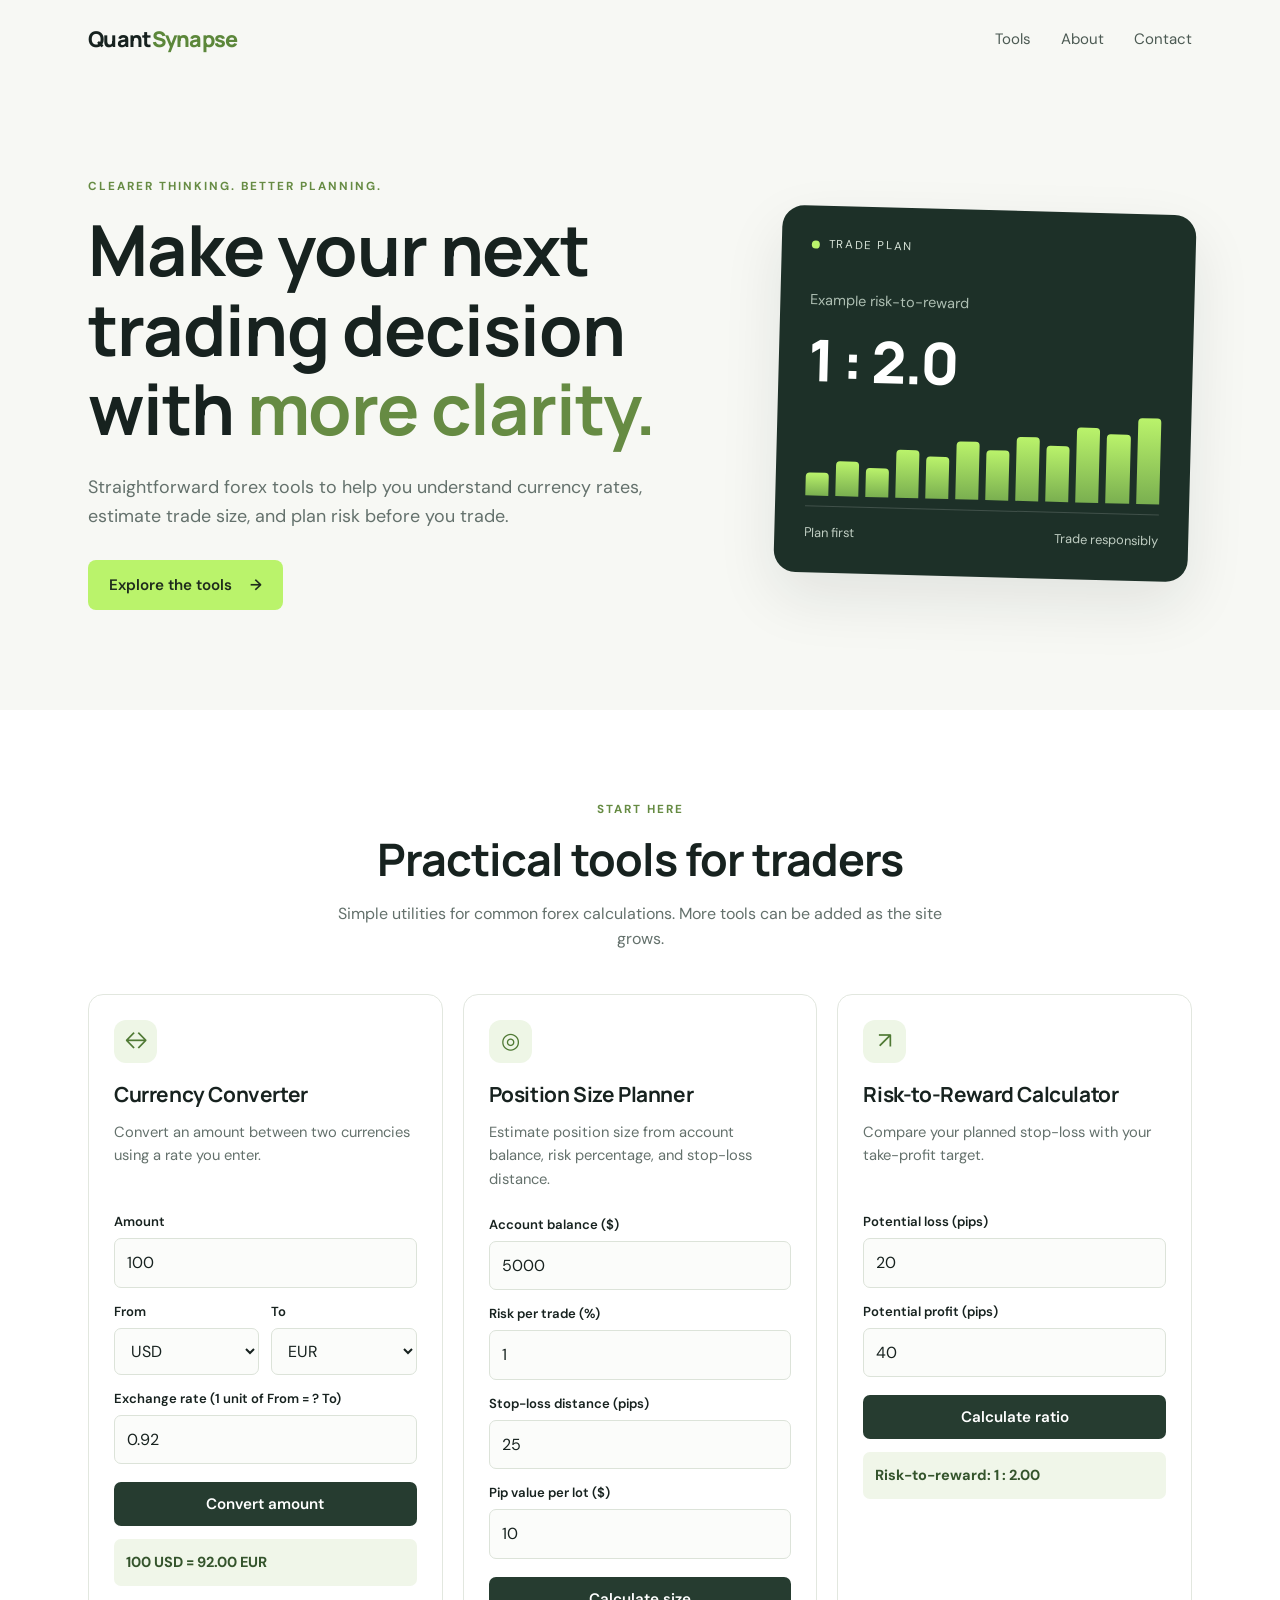
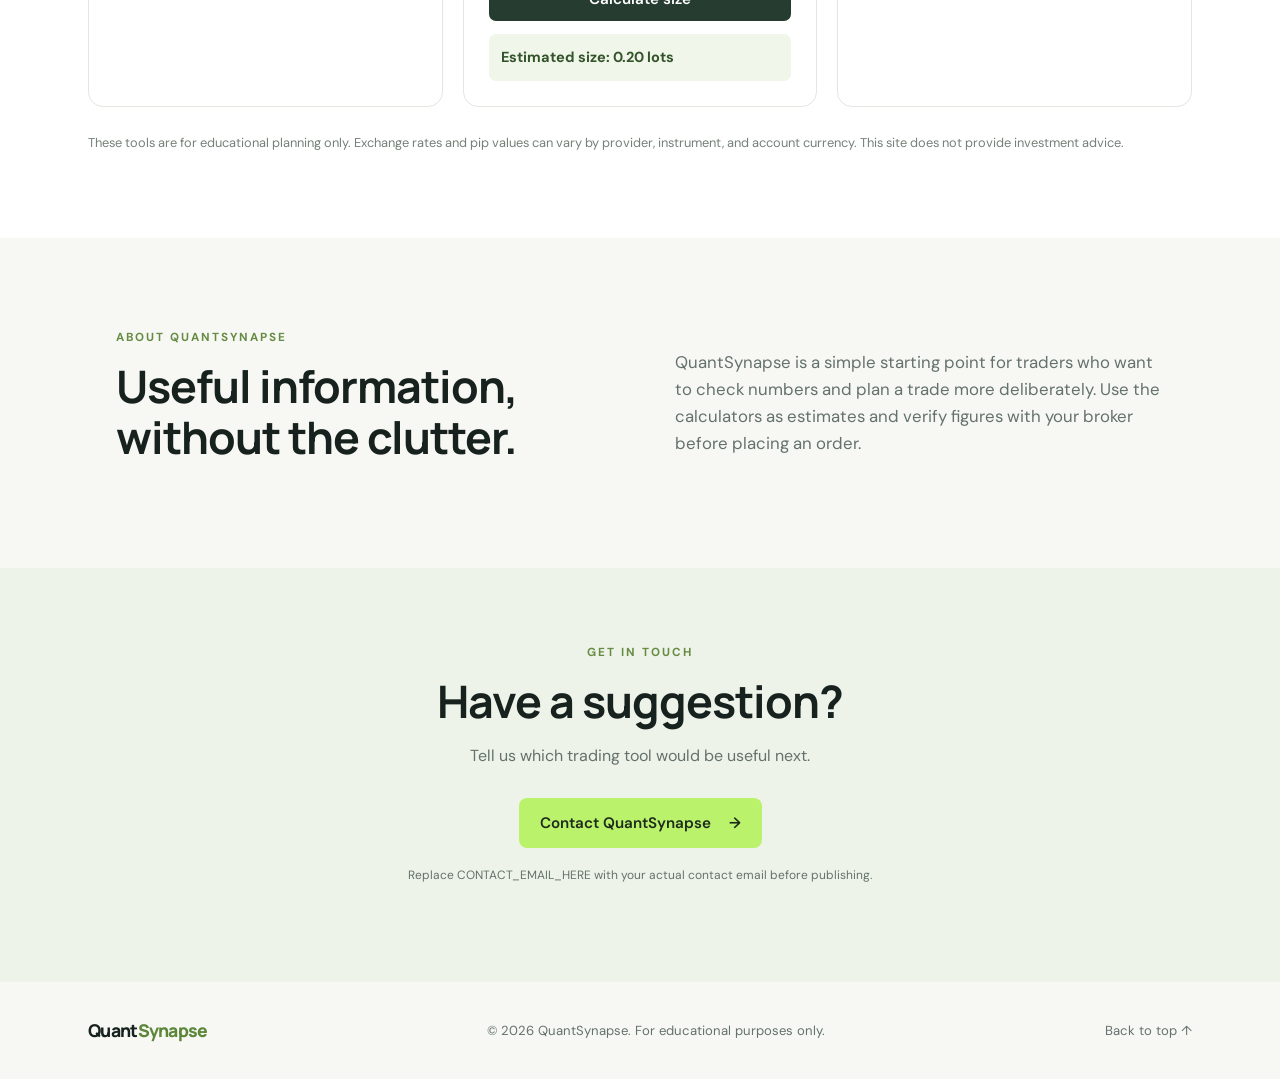
==== commit 90bd07fc: "Add files via upload" ====
--- a/index.html
+++ b/index.html
@@ -1,10 +1,119 @@
-<!doctype html><html lang="en"><head><meta charset="utf-8"><meta name="viewport" content="width=device-width,initial-scale=1"><title>QuantSynapse — Forex Tools & Risk Calculators</title><meta name="description" content="Practical forex calculators for currency conversion, position sizing, pip value, trade risk planning and portfolio risk."><meta name="theme-color" content="#071b3b"><link rel="canonical" href="https://quantsynapse.com/"><meta property="og:type" content="website"><meta property="og:site_name" content="QuantSynapse"><meta property="og:title" content="QuantSynapse — Forex Tools & Risk Calculators"><meta property="og:description" content="Currency conversion, position sizing and practical forex risk-planning tools in one workspace."><link rel="preconnect" href="https://fonts.googleapis.com"><link rel="preconnect" href="https://fonts.gstatic.com" crossorigin><link href="https://fonts.googleapis.com/css2?family=Inter:wght@400;500;600;700;800&display=swap" rel="stylesheet"><link rel="stylesheet" href="assets/styles.css"><style>.spa-section:nth-of-type(even){background:#edf3f9}.spa-heading{margin-bottom:20px}.spa-section .page-hero{display:none}.spa-section .section{padding:12px 0}.spa-section .wrap>.grid.grid-2{gap:20px}.spa-section .prose{max-width:900px}.spa-section .card{box-shadow:0 5px 22px #0f2b4c07}.spa-section .section-title{margin-top:5px}.spa-section .card-body .section-title{font-size:25px}.spa-section .breadcrumb{display:none}@media(max-width:700px){.spa-section{padding:34px 0}.spa-section .wrap>.grid.grid-2{grid-template-columns:1fr}}</style></head><body><header class="topbar"><div class="wrap nav"><a class="brand" href="#home"><span class="brandmark">Q</span><span>Quant<em>Synapse</em></span></a><button id="menuBtn" class="menu-btn" aria-label="Toggle navigation" aria-expanded="false">☰</button><nav id="navlinks" class="navlinks"><a href="#home">Home</a><a href="#tools">Tools</a><a href="#currency-converter">Converter</a><a href="#position-size-calculator">Position size</a><a href="#guides">Guides</a><a href="#about">About</a><a class="navcta" href="#contact">Contact</a></nav></div></header>
-<section class="hero" id="home"><div class="wrap hero-inner">
-<div><div class="eyebrow">FOREX CALCULATORS · RISK PLANNING</div><h1>Plan trades with<br><span>more clarity.</span></h1>
-<p>Currency conversion, position sizing and practical risk-planning tools in one clean workspace. Calculate first, verify assumptions, and make your own trading decisions.</p>
-<div class="actions"><a class="btn btn-light" href="#tools">Explore all tools ↓</a><a class="btn" style="background:#ffffff12;border-color:#ffffff55" href="#position-size-calculator">Calculate position size</a></div>
-<div class="hero-proof"><span>✓ Browser-based tools</span><span>✓ Clear assumptions</span><span>✓ Mobile responsive</span></div></div>
-<div class="hero-panel"><div class="panel-top"><strong>Trading planning workspace</strong><span class="pill"><span class="live-dot"></span> Ready</span></div><div class="hero-stats"><div class="hero-stat"><strong>Convert</strong><span>Currency rates</span></div><div class="hero-stat"><strong>Calculate</strong><span>Position size</span></div><div class="hero-stat"><strong>Compare</strong><span>Risk / reward</span></div><div class="hero-stat"><strong>Review</strong><span>Portfolio risk</span></div></div><p class="hero-note">Estimates depend on inputs and assumptions. Always verify contract specifications and costs with your broker.</p></div>
-</div></section>
-<section class="section" id="tools" style="background:#edf3f9"><div class="wrap"><div class="section-head"><div><div class="kicker">ONE WORKSPACE</div><h2 class="section-title">Forex tools</h2><p class="section-desc">Choose the calculation or reference that matches your question.</p></div></div><div class="grid grid-3"><article class="card card-pad"><div class="iconbox">↔</div><h3 style="margin-top:13px">Currency converter</h3><p>Convert supported currencies using reference rates or a manual rate.</p><a class="card-link" href="#currency-converter">Open tool ↓</a></article><article class="card card-pad"><div class="iconbox">⌁</div><h3 style="margin-top:13px">Position size calculator</h3><p>Estimate position size from account risk, stop distance and verified pip value.</p><a class="card-link" href="#position-size-calculator">Open tool ↓</a></article><article class="card card-pad"><div class="iconbox">⌗</div><h3 style="margin-top:13px">Pip value calculator</h3><p>Estimate pip value for your chosen trade size.</p><a class="card-link" href="#pip-value-calculator">Open tool ↓</a></article><article class="card card-pad"><div class="iconbox">↗</div><h3 style="margin-top:13px">Trade risk planner</h3><p>Compare target reward, planned risk and estimated costs.</p><a class="card-link" href="#trade-risk-planner">Open tool ↓</a></article><article class="card card-pad"><div class="iconbox">✓</div><h3 style="margin-top:13px">Rate validation</h3><p>Compare an offered exchange rate with a reference rate.</p><a class="card-link" href="#rate-validation">Open tool ↓</a></article><article class="card card-pad"><div class="iconbox">▤</div><h3 style="margin-top:13px">Portfolio risk checker</h3><p>Track combined planned risk across multiple trades.</p><a class="card-link" href="#portfolio-risk-checker">Open tool ↓</a></article><article class="card card-pad"><div class="iconbox">◷</div><h3 style="margin-top:13px">Market sessions</h3><p>View local clocks for major financial centres.</p><a class="card-link" href="#market-sessions">Open tool ↓</a></article><article class="card card-pad"><div class="iconbox">▧</div><h3 style="margin-top:13px">Risk management guides</h3><p>Understand position sizing, pip values and drawdowns.</p><a class="card-link" href="#guides">Open tool ↓</a></article></div></div></section>
-<section class="section spa-section" id="currency-converter"><div class="wrap"><div class="spa-heading"><div class="kicker">QUANTSYNAPSE</div><h2 class="section-title">Currency converter</h2></div><header class="topbar"><div class="wrap nav"><a class="brand" href="index.html"><span class="brandmark">Q</span><span>Quant<em>Synapse</em></span></a><button id="menuBtn" class="menu-btn" aria-label="Toggle navigation" aria-expanded="false">☰</button><nav id="navlinks" class="navlinks"><a class="" href="index.html">Home</a><a class="active" href="tools.html">Tools</a><a class="" href="guides.html">Guides</a><a class="" href="market-sessions.html">Sessions</a><a class="" href="about.html">About</a><a class="navcta" href="currency-converter.html">Open tools ↗</a></nav></div></header><section class="section"><div class="wrap"><div class="grid grid-2" style="align-items:start"><div class="card"><div class="card-body"><div class="kicker">Currency conversion</div><h2 class="section-title" style="font-size:25px">Convert currencies</h2><p class="muted small">Reference rates are retrieved on demand. Manual rate overrides the reference rate.</p><div class="field-grid" style="margin-top:18px"><div><label class="field-label" for="fromCurrency">From currency</label><select class="field" id="fromCurrency"></select></div><div><label class="field-label" for="toCurrency">To currency</label><select class="field" id="toCurrency"></select></div><div><label class="field-label" for="amount">Amount</label><input class="field" id="amount" type="number" min="0" step="any" value="10"></div><div><label class="field-label" for="manualRate">Manual rate (optional)</label><input class="field" id="manualRate" type="number" min="0" step="any" placeholder="Use reference rate"></div></div><div class="actions"><button id="swap" class="btn btn-outline">⇄ Swap currencies</button><button id="refreshRate" class="btn">Refresh rate</button></div><div class="result" style="margin-top:18px"><div class="result-label">Converted amount</div><div id="conversionHeadline" class="result-value">10 Euro = —</div><div id="rateStatus" class="pill" style="margin-top:9px"><span class="live-dot"></span> Waiting for rate</div><div id="conversionTimestamp" class="result-detail">Fetching reference rate…</div><div id="conversionDetail" class="result-detail"></div></div><p class="field-help">Rates may be delayed or unavailable and can differ from a bank or broker's bid/ask quote.</p></div></div><aside class="grid" style="gap:15px"><div class="card card-pad"><div class="kicker">How to use this tool</div><h3 style="margin-top:7px">Check inputs before trusting the result.</h3><p>Enter realistic values, confirm units and review assumptions. Verify uncertain rates or pip values with your broker.</p></div><div class="notice">Educational use only. This tool does not provide investment advice, live broker execution prices or guaranteed results.</div><div class="card card-pad"><h3>Related tools</h3><p><a href="position-size-calculator.html">Position size →</a></p><p><a href="pip-value-calculator.html">Pip value →</a></p><p><a href="trade-risk-planner.html">Trade risk planner →</a></p></div></aside></div></div></section></div></section><section class="section spa-section" id="position-size-calculator"><div class="wrap"><div class="spa-heading"><div class="kicker">QUANTSYNAPSE</div><h2 class="section-title">Position size calculator</h2></div><header class="topbar"><div class="wrap nav"><a class="brand" href="index.html"><span class="brandmark">Q</span><span>Quant<em>Synapse</em></span></a><button id="menuBtn" class="menu-btn" aria-label="Toggle navigation" aria-expanded="false">☰</button><nav id="navlinks" class="navlinks"><a class="" href="index.html">Home</a><a class="active" href="tools.html">Tools</a><a class="" href="guides.html">Guides</a><a class="" href="market-sessions.html">Sessions</a><a class="" href="about.html">About</a><a class="navcta" href="currency-converter.html">Open tools ↗</a></nav></div></header><section class="section"><div class="wrap"><div class="grid grid-2" style="align-items:start"><div class="card"><div class="card-body"><div class="kicker">Trade sizing</div><h2 class="section-title" style="font-size:25px">Position size calculator</h2><p class="muted small">Estimate position size from account risk and stop-loss distance.</p><div class="field-grid" style="margin-top:18px"><div><label class="field-label" for="pair">Forex pair</label><select class="field" id="pair"><option>EUR/USD</option><option>GBP/USD</option><option>USD/JPY</option><option>USD/CHF</option><option>AUD/USD</option><option>USD/CAD</option><option>NZD/USD</option><option>EUR/GBP</option><option>EUR/JPY</option><option>GBP/JPY</option></select></div><div><label class="field-label" for="balance">Account balance (USD)</label><input class="field" id="balance" type="number" min="0" value="10000"></div><div><label class="field-label" for="riskPct">Risk per trade (%)</label><input class="field" id="riskPct" type="number" min="0" max="100" step=".1" value="1"></div><div><label class="field-label" for="lotType">Lot convention</label><select class="field" id="lotType"><option value="100000">Standard (100,000 units)</option><option value="10000">Mini (10,000 units)</option><option value="1000">Micro (1,000 units)</option></select></div><div><label class="field-label" for="entry">Entry price</label><input class="field" id="entry" type="number" min="0" step="any" value="1.085"></div><div><label class="field-label" for="stop">Stop-loss price</label><input class="field" id="stop" type="number" min="0" step="any" value="1.08"></div><div style="grid-column:1/-1"><label class="field-label" for="pipLot">Pip value per standard lot (account currency)</label><input class="field" id="pipLot" type="number" min="0" step="any" value="10"><div class="field-help">Enter a verified value for the pair and account currency.</div></div></div><div class="actions"><button id="calcPosition" class="btn">Calculate position</button></div><div class="statrow" style="margin-top:18px"><div class="stat"><span>Risk amount</span><strong id="riskAmount">$100.00</strong></div><div class="stat"><span>Stop distance</span><strong id="stopPips">50 pips</strong></div><div class="stat"><span>Position units</span><strong id="units">20,000</strong></div></div><div class="result" style="margin-top:12px"><div class="result-label">Estimated position size</div><div id="lots" class="result-value">0.200 standard lots</div><div id="positionNote" class="result-detail"></div></div><div class="notice" style="margin-top:16px">Pip size is assumed to be 0.0001 for non-JPY pairs and 0.01 for JPY pairs. Pip-value conversion depends on pair, price and account currency. Verify before trading.</div></div></div><aside class="grid" style="gap:15px"><div class="card card-pad"><div class="kicker">How to use this tool</div><h3 style="margin-top:7px">Check inputs before trusting the result.</h3><p>Enter realistic values, confirm units and review assumptions. Verify uncertain rates or pip values with your broker.</p></div><div class="notice">Educational use only. This tool does not provide investment advice, live broker execution prices or guaranteed results.</div><div class="card card-pad"><h3>Related tools</h3><p><a href="position-size-calculator.html">Position size →</a></p><p><a href="pip-value-calculator.html">Pip value →</a></p><p><a href="trade-risk-planner.html">Trade risk planner →</a></p></div></aside></div></div></section></div></section><section class="section spa-section" id="pip-value-calculator"><div class="wrap"><div class="spa-heading"><div class="kicker">QUANTSYNAPSE</div><h2 class="section-title">Pip value calculator</h2></div><header class="topbar"><div class="wrap nav"><a class="brand" href="index.html"><span class="brandmark">Q</span><span>Quant<em>Synapse</em></span></a><button id="menuBtn" class="menu-btn" aria-label="Toggle navigation" aria-expanded="false">☰</button><nav id="navlinks" class="navlinks"><a class="" href="index.html">Home</a><a class="active" href="tools.html">Tools</a><a class="" href="guides.html">Guides</a><a class="" href="market-sessions.html">Sessions</a><a class="" href="about.html">About</a><a class="navcta" href="currency-converter.html">Open tools ↗</a></nav></div></header><section class="section"><div class="wrap"><div class="grid grid-2" style="align-items:start"><div class="card"><div class="card-body"><div class="kicker">Trade calculations</div><h2 class="section-title" style="font-size:25px">Pip value calculator</h2><p class="muted small">Estimate one-pip monetary value for your trade size.</p><div class="field-grid" style="margin-top:18px"><div><label class="field-label" for="pair">Forex pair</label><select class="field" id="pair"><option>EUR/USD</option><option>GBP/USD</option><option>USD/JPY</option><option>USD/CHF</option><option>AUD/USD</option><option>USD/CAD</option><option>NZD/USD</option><option>EUR/GBP</option><option>EUR/JPY</option><option>GBP/JPY</option></select></div><div><label class="field-label" for="pipLots">Trade size (lots)</label><input class="field" id="pipLots" type="number" min="0" step=".01" value="1"></div><div><label class="field-label" for="pipSize">Pip size</label><select class="field" id="pipSize"><option value="auto">Automatic by pair</option><option value=".0001">0.0001</option><option value=".01">0.01</option></select></div><div><label class="field-label" for="accountCurrency">Account currency</label><select class="field" id="accountCurrency"><option>USD</option><option>EUR</option><option>GBP</option><option>JPY</option><option>CHF</option><option>AUD</option><option>CAD</option><option>NZD</option><option>INR</option></select></div><div style="grid-column:1/-1"><label class="field-label" for="manualPip">Pip value per standard lot (account currency)</label><input class="field" id="manualPip" type="number" min="0" step="any" value="10"></div></div><div class="actions"><button id="calcPip" class="btn">Calculate pip value</button></div><div class="result" style="margin-top:18px"><div class="result-label">Estimated value per pip</div><div id="pipResult" class="result-value">$10.00</div><div id="pipExplain" class="result-detail"></div></div><div class="notice" style="margin-top:16px">This tool scales the manual pip value you provide; it does not automatically compute broker-specific conversion for every pair and account currency.</div></div></div><aside class="grid" style="gap:15px"><div class="card card-pad"><div class="kicker">How to use this tool</div><h3 style="margin-top:7px">Check inputs before trusting the result.</h3><p>Enter realistic values, confirm units and review assumptions. Verify uncertain rates or pip values with your broker.</p></div><div class="notice">Educational use only. This tool does not provide investment advice, live broker execution prices or guaranteed results.</div><div class="card card-pad"><h3>Related tools</h3><p><a href="position-size-calculator.html">Position size →</a></p><p><a href="pip-value-calculator.html">Pip value →</a></p><p><a href="trade-risk-planner.html">Trade risk planner →</a></p></div></aside></div></div></section></div></section><section class="section spa-section" id="trade-risk-planner"><div class="wrap"><div class="spa-heading"><div class="kicker">QUANTSYNAPSE</div><h2 class="section-title">Trade risk planner</h2></div><header class="topbar"><div class="wrap nav"><a class="brand" href="index.html"><span class="brandmark">Q</span><span>Quant<em>Synapse</em></span></a><button id="menuBtn" class="menu-btn" aria-label="Toggle navigation" aria-expanded="false">☰</button><nav id="navlinks" class="navlinks"><a class="" href="index.html">Home</a><a class="active" href="tools.html">Tools</a><a class="" href="guides.html">Guides</a><a class="" href="market-sessions.html">Sessions</a><a class="" href="about.html">About</a><a class="navcta" href="currency-converter.html">Open tools ↗</a></nav></div></header><section class="section"><div class="wrap"><div class="grid grid-2" style="align-items:start"><div class="card"><div class="card-body"><div class="kicker">Trade planning</div><h2 class="section-title" style="font-size:25px">Trade risk planner</h2><p class="muted small">Compare target reward with planned risk and estimated costs.</p><div class="field-grid" style="margin-top:18px"><div><label class="field-label" for="tradeRisk">Planned risk amount</label><input class="field" id="tradeRisk" type="number" min="0" value="100"></div><div><label class="field-label" for="rewardR">Target reward-to-risk (R)</label><input class="field" id="rewardR" type="number" min="0" step=".1" value="2"></div><div><label class="field-label" for="costs">Estimated total costs</label><input class="field" id="costs" type="number" min="0" value="3"></div><div><label class="field-label" for="winRate">Estimated win rate (%)</label><input class="field" id="winRate" type="number" min="0" max="100" value="45"></div></div><div class="actions"><button id="calcTrade" class="btn">Calculate trade plan</button></div><div class="statrow" style="margin-top:18px"><div class="stat"><span>Gross target reward</span><strong id="gross">$200</strong></div><div class="stat"><span>Net after costs</span><strong id="net">$197</strong></div><div class="stat"><span>Net reward / risk</span><strong id="netRR">1.97R</strong></div></div><div class="result" style="margin-top:12px"><div class="result-label">Simplified break-even win rate</div><div id="breakeven" class="result-value">33.7%</div><div class="result-detail">Based on planned risk and net target reward. The win-rate field is an estimate, not a prediction.</div></div><div class="notice" style="margin-top:16px">This model does not fully account for partial exits, variable costs, slippage or the distribution of actual wins and losses.</div></div></div><aside class="grid" style="gap:15px"><div class="card card-pad"><div class="kicker">How to use this tool</div><h3 style="margin-top:7px">Check inputs before trusting the result.</h3><p>Enter realistic values, confirm units and review assumptions. Verify uncertain rates or pip values with your broker.</p></div><div class="notice">Educational use only. This tool does not provide investment advice, live broker execution prices or guaranteed results.</div><div class="card card-pad"><h3>Related tools</h3><p><a href="position-size-calculator.html">Position size →</a></p><p><a href="pip-value-calculator.html">Pip value →</a></p><p><a href="trade-risk-planner.html">Trade risk planner →</a></p></div></aside></div></div></section></div></section><section class="section spa-section" id="rate-validation"><div class="wrap"><div class="spa-heading"><div class="kicker">QUANTSYNAPSE</div><h2 class="section-title">Rate validation</h2></div><header class="topbar"><div class="wrap nav"><a class="brand" href="index.html"><span class="brandmark">Q</span><span>Quant<em>Synapse</em></span></a><button id="menuBtn" class="menu-btn" aria-label="Toggle navigation" aria-expanded="false">☰</button><nav id="navlinks" class="navlinks"><a class="" href="index.html">Home</a><a class="active" href="tools.html">Tools</a><a class="" href="guides.html">Guides</a><a class="" href="market-sessions.html">Sessions</a><a class="" href="about.html">About</a><a class="navcta" href="currency-converter.html">Open tools ↗</a></nav></div></header><section class="section"><div class="wrap"><div class="grid grid-2" style="align-items:start"><div class="card"><div class="card-body"><div class="kicker">Rate checking</div><h2 class="section-title" style="font-size:25px">Validate an exchange rate</h2><p class="muted small">Compare an offered rate with a reference rate.</p><div class="field-grid" style="margin-top:18px"><div><label class="field-label" for="refRate">Reference rate</label><input class="field" id="refRate" type="number" min="0" step="any" value="1.085"></div><div><label class="field-label" for="offeredRate">Rate to validate</label><input class="field" id="offeredRate" type="number" min="0" step="any" value="1.087"></div><div><label class="field-label" for="convertAmount">Amount to convert</label><input class="field" id="convertAmount" type="number" min="0" value="1000"></div><div><label class="field-label" for="tolerance">Allowed difference (%)</label><input class="field" id="tolerance" type="number" min="0" step=".1" value="1"></div></div><div class="actions"><button id="validate" class="btn">Validate rate</button></div><div class="result" style="margin-top:18px"><div class="result-label">Validation result</div><div id="validHeadline" class="result-value">Ready to validate</div><div id="validDetails" class="result-detail">Enter reference and offered rates.</div></div><div class="notice" style="margin-top:16px">Make sure both rates refer to the same pair, direction and units. This comparison does not establish whether a rate is executable or fair.</div></div></div><aside class="grid" style="gap:15px"><div class="card card-pad"><div class="kicker">How to use this tool</div><h3 style="margin-top:7px">Check inputs before trusting the result.</h3><p>Enter realistic values, confirm units and review assumptions. Verify uncertain rates or pip values with your broker.</p></div><div class="notice">Educational use only. This tool does not provide investment advice, live broker execution prices or guaranteed results.</div><div class="card card-pad"><h3>Related tools</h3><p><a href="position-size-calculator.html">Position size →</a></p><p><a href="pip-value-calculator.html">Pip value →</a></p><p><a href="trade-risk-planner.html">Trade risk planner →</a></p></div></aside></div></div></section></div></section><section class="section spa-section" id="portfolio-risk-checker"><div class="wrap"><div class="spa-heading"><div class="kicker">QUANTSYNAPSE</div><h2 class="section-title">Portfolio risk checker</h2></div><header class="topbar"><div class="wrap nav"><a class="brand" href="index.html"><span class="brandmark">Q</span><span>Quant<em>Synapse</em></span></a><button id="menuBtn" class="menu-btn" aria-label="Toggle navigation" aria-expanded="false">☰</button><nav id="navlinks" class="navlinks"><a class="" href="index.html">Home</a><a class="active" href="tools.html">Tools</a><a class="" href="guides.html">Guides</a><a class="" href="market-sessions.html">Sessions</a><a class="" href="about.html">About</a><a class="navcta" href="currency-converter.html">Open tools ↗</a></nav></div></header><section class="section"><div class="wrap"><div class="grid grid-2" style="align-items:start"><div class="card"><div class="card-body"><div class="kicker">Exposure planning</div><h2 class="section-title" style="font-size:25px">Portfolio risk checker</h2><p class="muted small">Add planned trades to track the risk amounts you enter.</p><div class="field-grid" style="margin-top:18px"><div><label class="field-label" for="portPair">Forex pair</label><select class="field" id="portPair"><option>EUR/USD</option><option>GBP/USD</option><option>USD/JPY</option><option>USD/CHF</option><option>AUD/USD</option><option>USD/CAD</option><option>NZD/USD</option><option>EUR/GBP</option><option>EUR/JPY</option><option>GBP/JPY</option></select></div><div><label class="field-label" for="portRisk">Planned risk amount (USD)</label><input class="field" id="portRisk" type="number" min="0" value="100"></div><div><label class="field-label" for="direction">Direction</label><select class="field" id="direction"><option>Long</option><option>Short</option></select></div><div><label class="field-label" for="balance">Account balance (USD)</label><input class="field" id="balance" type="number" min="0" value="10000"></div></div><div class="actions"><button id="addTrade" class="btn">Add planned trade +</button><button id="clearTrades" class="btn btn-outline">Clear all</button><button id="printPage" class="btn btn-outline">Print / save PDF</button></div><div class="statrow" style="margin-top:18px"><div class="stat"><span>Total planned risk</span><strong id="portTotal">$0</strong></div><div class="stat"><span>Trades added</span><strong id="portCount">0</strong></div><div class="stat"><span>Risk as % of balance</span><strong id="portPct">0.00%</strong></div></div><div class="table-wrap" style="margin-top:18px"><table><thead><tr><th>Pair</th><th>Direction</th><th>Risk</th><th>Risk %</th><th style="text-align:right">Action</th></tr></thead><tbody id="portRows"><tr><td colspan="5" class="empty-state">No trades added yet.</td></tr></tbody></table></div><p class="field-help">Rows are held in page memory and clear when you reload the page.</p><div class="notice" style="margin-top:16px">This sums entered risk amounts. It does not model correlation, net currency concentration, margin or simultaneous losses.</div></div></div><aside class="grid" style="gap:15px"><div class="card card-pad"><div class="kicker">How to use this tool</div><h3 style="margin-top:7px">Check inputs before trusting the result.</h3><p>Enter realistic values, confirm units and review assumptions. Verify uncertain rates or pip values with your broker.</p></div><div class="notice">Educational use only. This tool does not provide investment advice, live broker execution prices or guaranteed results.</div><div class="card card-pad"><h3>Related tools</h3><p><a href="position-size-calculator.html">Position size →</a></p><p><a href="pip-value-calculator.html">Pip value →</a></p><p><a href="trade-risk-planner.html">Trade risk planner →</a></p></div></aside></div></div></section></div></section><section class="section spa-section" id="market-sessions"><div class="wrap"><div class="spa-heading"><div class="kicker">QUANTSYNAPSE</div><h2 class="section-title">Market sessions</h2></div><header class="topbar"><div class="wrap nav"><a class="brand" href="index.html"><span class="brandmark">Q</span><span>Quant<em>Synapse</em></span></a><button id="menuBtn" class="menu-btn" aria-label="Toggle navigation" aria-expanded="false">☰</button><nav id="navlinks" class="navlinks"><a class="" href="index.html">Home</a><a class="" href="tools.html">Tools</a><a class="" href="guides.html">Guides</a><a class="active" href="market-sessions.html">Sessions</a><a class="" href="about.html">About</a><a class="navcta" href="currency-converter.html">Open tools ↗</a></nav></div></header><section class="section"><div class="wrap grid grid-2" style="align-items:start"><div class="card"><div class="card-head"><div class="iconbox">◷</div><div><h3>Major financial centres</h3><p>Live clocks in each centre’s local time.</p></div></div><div class="card-body" id="clocks"><div class="empty-state">Loading clocks…</div></div></div><div class="card"><div class="card-head"><div class="iconbox">↔</div><div><h3>Indicative session overlaps</h3><p>Approximate UTC windows; seasonal shifts apply.</p></div></div><div class="card-body"><h3>London / New York</h3><p>Often an active period for EUR/USD, GBP/USD and related pairs.</p><div class="result" style="margin:12px 0">Approx. 13:00–17:00 UTC*</div><h3>Tokyo / London</h3><p>May be relevant to JPY pairs around the session transition.</p><div class="result" style="margin:12px 0">Approx. 07:00–09:00 UTC*</div><div class="notice">*Broad reference windows only. Daylight saving transitions and local conventions can shift overlap times.</div></div></div></div></section><section class="section-tight"><div class="wrap feature-row"><div class="feature"><strong>Liquidity varies</strong><p>Activity changes with news, holidays and market conditions.</p></div><div class="feature"><strong>Overlap is not a signal</strong><p>A session overlap does not guarantee a profitable opportunity.</p></div><div class="feature"><strong>Check your broker</strong><p>Trading hours, spreads and rollover can differ by instrument and broker.</p></div></div></section></div></section><section class="section spa-section" id="guides"><div class="wrap"><div class="spa-heading"><div class="kicker">QUANTSYNAPSE</div><h2 class="section-title">Risk management guides</h2></div><header class="topbar"><div class="wrap nav"><a class="brand" href="index.html"><span class="brandmark">Q</span><span>Quant<em>Synapse</em></span></a><button id="menuBtn" class="menu-btn" aria-label="Toggle navigation" aria-expanded="false">☰</button><nav id="navlinks" class="navlinks"><a class="" href="index.html">Home</a><a class="" href="tools.html">Tools</a><a class="active" href="guides.html">Guides</a><a class="" href="market-sessions.html">Sessions</a><a class="" href="about.html">About</a><a class="navcta" href="currency-converter.html">Open tools ↗</a></nav></div></header><section class="section"><div class="wrap grid grid-2"><article class="card card-pad"><div class="kicker">Guide 01</div><h2 class="section-title" style="font-size:23px">Position sizing: risk first</h2><p>Position size connects the amount you are willing to risk with the distance between entry and stop-loss. A wider stop generally requires a smaller position to keep planned cash risk constant.</p><div class="result" style="margin-top:12px"><strong>Risk = Account balance × Risk %</strong><p>Lots ≈ Risk amount ÷ (Stop pips × Pip value per lot)</p></div><a class="card-link" href="position-size-calculator.html">Open calculator →</a></article><article class="card card-pad"><div class="kicker">Guide 02</div><h2 class="section-title" style="font-size:23px">Pip value and currency pairs</h2><p>Most non-JPY pairs commonly use 0.0001 as a pip; JPY pairs commonly use 0.01. Cash pip value depends on size, quote currency, account currency and conversion rates.</p><a class="card-link" href="pip-value-calculator.html">Open calculator →</a></article><article class="card card-pad"><div class="kicker">Guide 03</div><h2 class="section-title" style="font-size:23px">Reward-to-risk is not expectancy</h2><p>A 2R target means planned gross reward is twice planned risk. It does not establish profitability; win rate, average win/loss, costs and execution all matter.</p><a class="card-link" href="trade-risk-planner.html">Open planner →</a></article><article class="card card-pad"><div class="kicker">Guide 04</div><h2 class="section-title" style="font-size:23px">Drawdown recovery</h2><p>The percentage gain needed to recover is larger than the percentage loss. A 20% drawdown requires a 25% gain to return to the starting balance.</p><a class="card-link" href="risk-management.html">Read risk basics →</a></article></div></section><section class="section-tight"><div class="wrap"><div class="notice">Educational material only. No risk percentage or reward-to-risk ratio is suitable for every trader.</div></div></section></div></section><section class="section spa-section" id="risk-management"><div class="wrap"><div class="spa-heading"><div class="kicker">QUANTSYNAPSE</div><h2 class="section-title">Risk management basics</h2></div><header class="topbar"><div class="wrap nav"><a class="brand" href="index.html"><span class="brandmark">Q</span><span>Quant<em>Synapse</em></span></a><button id="menuBtn" class="menu-btn" aria-label="Toggle navigation" aria-expanded="false">☰</button><nav id="navlinks" class="navlinks"><a class="" href="index.html">Home</a><a class="" href="tools.html">Tools</a><a class="active" href="guides.html">Guides</a><a class="" href="market-sessions.html">Sessions</a><a class="" href="about.html">About</a><a class="navcta" href="currency-converter.html">Open tools ↗</a></nav></div></header><section class="section"><div class="wrap prose"><h2>1. Define planned risk before sizing the position</h2><p>Decide how much capital you are prepared to risk under your plan before choosing a position size. A stop-loss may not guarantee the exact exit price during gaps or fast markets.</p><h2>2. Confirm pip value and contract size</h2><p>Check instrument specifications, lot convention and account-currency conversion. A pip value copied from another pair may produce an incorrect position size.</p><h2>3. Include transaction costs</h2><p>Spreads, commissions, swaps, slippage and conversion fees can change results. Simplified calculators may not include all costs.</p><h2>4. Review concentration</h2><p>Several trades may share exposure to the same currency or market factor. Adding risk amounts is a first check, not a correlation or stress model.</p><h2>5. Treat estimates cautiously</h2><p>Estimated win rates and reward-to-risk ratios do not guarantee future outcomes. Backtests can be affected by overfitting, costs and changing market regimes.</p><h2>Pre-trade checklist</h2><ul><li>Have I defined the trade thesis and invalidation point?</li><li>Have I verified pip value, lot size and currency conversion?</li><li>Have I considered spreads, slippage and gaps?</li><li>Does this trade add too much correlated exposure?</li></ul><p><a href="position-size-calculator.html">Calculate position size →</a> · <a href="portfolio-risk-checker.html">Review portfolio risk →</a></p></div></section></div></section><section class="section spa-section" id="about"><div class="wrap"><div class="spa-heading"><div class="kicker">QUANTSYNAPSE</div><h2 class="section-title">About QuantSynapse</h2></div><header class="topbar"><div class="wrap nav"><a class="brand" href="index.html"><span class="brandmark">Q</span><span>Quant<em>Synapse</em></span></a><button id="menuBtn" class="menu-btn" aria-label="Toggle navigation" aria-expanded="false">☰</button><nav id="navlinks" class="navlinks"><a class="" href="index.html">Home</a><a class="" href="tools.html">Tools</a><a class="" href="guides.html">Guides</a><a class="" href="market-sessions.html">Sessions</a><a class="active" href="about.html">About</a><a class="navcta" href="currency-converter.html">Open tools ↗</a></nav></div></header><section class="section"><div class="wrap grid grid-2" style="align-items:start"><div class="prose"><h2>Why we built it</h2><p>Forex calculations can become confusing when pip values, account currencies, lot sizes and transaction costs interact. QuantSynapse brings common planning tasks into a simple browser workspace so traders can review inputs before making decisions.</p><h2>What we aim to do</h2><ul><li>Make common calculations easy to access.</li><li>Explain important assumptions.</li><li>Support desktop and mobile use.</li><li>Provide education without presenting tools as signals or guarantees.</li></ul><h2>What we do not do</h2><p>QuantSynapse is not a broker, exchange, financial adviser or execution platform. The tools do not place trades or forecast price direction.</p></div><div class="grid"><div class="card card-pad"><div class="iconbox">◎</div><h3 style="margin-top:12px">Clarity</h3><p>Inputs, outputs and limitations should be understandable.</p></div><div class="card card-pad"><div class="iconbox">✓</div><h3 style="margin-top:12px">Transparency</h3><p>Manual assumptions and reference-rate limits should be visible.</p></div><div class="card card-pad"><div class="iconbox">↗</div><h3 style="margin-top:12px">Practicality</h3><p>Each page should answer a specific calculation or planning question.</p></div></div></div></section></div></section><section class="section spa-section" id="contact"><div class="wrap"><div class="spa-heading"><div class="kicker">QUANTSYNAPSE</div><h2 class="section-title">Contact</h2></div><header class="topbar"><div class="wrap nav"><a class="brand" href="index.html"><span class="brandmark">Q</span><span>Quant<em>Synapse</em></span></a><button id="menuBtn" class="menu-btn" aria-label="Toggle navigation" aria-expanded="false">☰</button><nav id="navlinks" class="navlinks"><a class="" href="index.html">Home</a><a class="" href="tools.html">Tools</a><a class="" href="guides.html">Guides</a><a class="" href="market-sessions.html">Sessions</a><a class="active" href="about.html">About</a><a class="navcta" href="currency-converter.html">Open tools ↗</a></nav></div></header><section class="section"><div class="wrap grid grid-2" style="align-items:start"><div class="card card-pad"><div class="kicker">Contact the team</div><h2 class="section-title" style="font-size:25px">Help improve QuantSynapse</h2><p>Before launch, replace the placeholder email below with an address you control and monitor.</p><div class="notice" style="margin-top:18px"><strong>Pre-launch task:</strong> Replace CONTACT_EMAIL_HERE in this page, the privacy policy and terms page.</div><h3 style="margin-top:20px">Useful feedback topics</h3><ul class="checklist"><li>Report a calculator error</li><li>Suggest a new forex tool</li><li>Report an accessibility issue</li><li>Privacy or partnership enquiry</li></ul></div><div class="card card-pad"><h3>For a bug report</h3><p>Include the page, values entered, expected result and browser/device if relevant. Remove personal information from screenshots.</p><p class="small muted">Never send passwords, broker credentials or sensitive financial information.</p><a class="btn" href="mailto:CONTACT_EMAIL_HERE?subject=QuantSynapse%20website%20feedback">Email website feedback ↗</a></div></div></section></div></section><section class="section spa-section" id="privacy-policy"><div class="wrap"><div class="spa-heading"><div class="kicker">QUANTSYNAPSE</div><h2 class="section-title">Privacy policy</h2></div><header class="topbar"><div class="wrap nav"><a class="brand" href="index.html"><span class="brandmark">Q</span><span>Quant<em>Synapse</em></span></a><button id="menuBtn" class="menu-btn" aria-label="Toggle navigation" aria-expanded="false">☰</button><nav id="navlinks" class="navlinks"><a class="" href="index.html">Home</a><a class="" href="tools.html">Tools</a><a class="" href="guides.html">Guides</a><a class="" href="market-sessions.html">Sessions</a><a class="" href="about.html">About</a><a class="navcta" href="currency-converter.html">Open tools ↗</a></nav></div></header><section class="section"><div class="wrap prose"><p><strong>Last updated: October 11, 2026</strong></p><div class="notice">This is a starter policy. Confirm the final domain, operator contact, hosting configuration, analytics and advertising partners before publishing. Do not claim services are used unless they are actually configured.</div><h2>1. Information processed</h2><p>Calculator values are processed in the browser and are not intentionally submitted to a QuantSynapse application server. The currency converter may send a request to an external exchange-rate provider.</p><h2>2. Third-party services</h2><p>The site is hosted using Cloudflare Pages. Hosting and rate-provider services may process technical information such as IP address, request metadata and browser information under their own policies.</p><h2>3. Cookies, analytics and advertising</h2><p>If analytics, Google AdSense or other advertising services are added, those services may use cookies or similar technologies for traffic measurement, fraud prevention, ad serving and performance measurement. Update this policy to identify services actually used and provide required consent controls.</p><h2>4. Retention and security</h2><p>Calculator values generally remain in page memory and clear when the page is refreshed or closed. Third-party providers may retain logs under their policies. No internet service can guarantee absolute security.</p><h2>5. Children</h2><p>The site is intended for a general audience interested in financial tools and is not designed to collect personal information from children.</p><h2>6. Your choices and rights</h2><p>Depending on your location, you may have rights to access, correct, delete or object to certain processing. Contact the operator using the verified details published on this site.</p><h2>7. Changes and contact</h2><p>This policy may be updated when features or vendors change. Replace CONTACT_EMAIL_HERE with a monitored email address before publication.</p></div></section></div></section><section class="section spa-section" id="terms"><div class="wrap"><div class="spa-heading"><div class="kicker">QUANTSYNAPSE</div><h2 class="section-title">Terms of use</h2></div><header class="topbar"><div class="wrap nav"><a class="brand" href="index.html"><span class="brandmark">Q</span><span>Quant<em>Synapse</em></span></a><button id="menuBtn" class="menu-btn" aria-label="Toggle navigation" aria-expanded="false">☰</button><nav id="navlinks" class="navlinks"><a class="" href="index.html">Home</a><a class="" href="tools.html">Tools</a><a class="" href="guides.html">Guides</a><a class="" href="market-sessions.html">Sessions</a><a class="" href="about.html">About</a><a class="navcta" href="currency-converter.html">Open tools ↗</a></nav></div></header><section class="section"><div class="wrap prose"><p><strong>Last updated: October 11, 2026</strong></p><div class="notice">General starter text, not legal advice. Review for your jurisdiction and actual website operation.</div><h2>1. Permitted use</h2><p>Use the website lawfully. Do not interfere with its operation, attempt unauthorized access or misuse content.</p><h2>2. Educational purpose</h2><p>QuantSynapse provides general calculators and educational information, not financial, investment, tax or legal advice. It does not execute trades or recommend instruments.</p><h2>3. Accuracy and limitations</h2><p>Outputs may contain errors or rely on incomplete, delayed or user-supplied information. Reference rates may differ from executable quotes. Verify formulas, pip conventions, contract sizes, costs and margin with independent sources and your broker.</p><h2>4. Availability</h2><p>The website is provided on an “as is” and “as available” basis to the extent permitted by law. We do not guarantee uninterrupted access, accuracy, fitness for a particular purpose or trading outcomes.</p><h2>5. Liability</h2><p>To the maximum extent permitted by law, the operator is not liable for losses arising from reliance on the website. Nothing excludes liability that cannot legally be excluded.</p><h2>6. Third parties and intellectual property</h2><p>Features may rely on third-party data or link to external sites. Those services are outside our control. Unless otherwise stated, original site content belongs to the site operator.</p><h2>7. Changes and contact</h2><p>Terms may be updated as the site evolves. Replace CONTACT_EMAIL_HERE with a monitored contact address before launch.</p></div></section></div></section><section class="section spa-section" id="disclaimer"><div class="wrap"><div class="spa-heading"><div class="kicker">QUANTSYNAPSE</div><h2 class="section-title">Risk disclaimer</h2></div><header class="topbar"><div class="wrap nav"><a class="brand" href="index.html"><span class="brandmark">Q</span><span>Quant<em>Synapse</em></span></a><button id="menuBtn" class="menu-btn" aria-label="Toggle navigation" aria-expanded="false">☰</button><nav id="navlinks" class="navlinks"><a class="" href="index.html">Home</a><a class="" href="tools.html">Tools</a><a class="" href="guides.html">Guides</a><a class="" href="market-sessions.html">Sessions</a><a class="" href="about.html">About</a><a class="navcta" href="currency-converter.html">Open tools ↗</a></nav></div></header><section class="section"><div class="wrap prose"><div class="alert"><strong>Forex and leveraged products involve substantial risk.</strong> You may lose some or all of your capital. Leverage can magnify losses, and these products may not be suitable for everyone.</div><h2>No investment advice</h2><p>Nothing on QuantSynapse constitutes financial, investment, tax or legal advice, a trade signal, a recommendation or an offer to transact.</p><h2>Calculators are estimates</h2><p>Results depend on user inputs and assumptions. Position-size and pip-value calculations can be wrong if account currency, contract size, pip size, conversion rate, stop distance or costs are incorrect. Calculators may omit slippage, gaps, financing, margin changes or fees.</p><h2>Reference rates are not execution prices</h2><p>Public exchange rates may be delayed, indicative or unavailable for some currencies and may differ from a broker or bank’s bid/ask quote. Verify the rate and timestamp before making financial decisions.</p><h2>Trading outcomes are uncertain</h2><p>Risk/reward ratios, estimated win rates and market-session clocks do not predict trade outcomes. Past performance and theoretical estimates do not guarantee future results.</p><h2>Independent verification</h2><p>Verify instrument specifications, lot conventions, pip values, margin, trading hours and costs with your broker. Consider independent professional advice where appropriate.</p></div></section></div></section><footer class="footer"><div class="wrap footer-top"><div class="footer-brand"><a class="brand" href="#home"><span class="brandmark">Q</span><span>Quant<em>Synapse</em></span></a><p>Practical forex calculators and risk-planning tools. Clear assumptions, useful context and no promises of trading outcomes.</p></div><div><h4>Tools</h4><a href="#currency-converter">Currency converter</a><a href="#position-size-calculator">Position size</a><a href="#pip-value-calculator">Pip value</a><a href="#trade-risk-planner">Trade risk planner</a></div><div><h4>Explore</h4><a href="#tools">All tools</a><a href="#market-sessions">Market sessions</a><a href="#guides">Risk guides</a><a href="#about">About</a></div><div><h4>Information</h4><a href="#contact">Contact</a><a href="#privacy-policy">Privacy</a><a href="#terms">Terms</a><a href="#disclaimer">Risk disclaimer</a></div></div><div class="wrap footer-bottom"><span>© <span id="year"></span> QuantSynapse. All rights reserved.</span><span>Educational tools only · Forex trading involves risk.</span></div></footer><script src="assets/app.js" defer></script></body></html>+<!DOCTYPE html>
+<html lang="en">
+<head>
+  <meta charset="UTF-8">
+  <meta name="viewport" content="width=device-width, initial-scale=1.0">
+  <meta name="description" content="Simple tools and practical resources for forex traders.">
+  <title>QuantSynapse | Smarter Forex Tools</title>
+  <link rel="stylesheet" href="styles.css">
+</head>
+<body>
+  <header class="site-header">
+    <a class="logo" href="#home">Quant<span>Synapse</span></a>
+    <nav aria-label="Main navigation">
+      <a href="#tools">Tools</a>
+      <a href="#about">About</a>
+      <a href="#contact">Contact</a>
+    </nav>
+  </header>
+
+  <main>
+    <section class="hero" id="home">
+      <div class="hero-content">
+        <p class="eyebrow">CLEARER THINKING. BETTER PLANNING.</p>
+        <h1>Make your next trading decision with <span>more clarity.</span></h1>
+        <p class="intro">Straightforward forex tools to help you understand currency rates, estimate trade size, and plan risk before you trade.</p>
+        <a class="primary-button" href="#tools">Explore the tools <span aria-hidden="true">→</span></a>
+      </div>
+      <div class="hero-card" aria-label="Example trading risk summary">
+        <div class="card-top"><span class="status-dot"></span> TRADE PLAN</div>
+        <p class="muted">Example risk-to-reward</p>
+        <div class="big-number">1 : 2.0</div>
+        <div class="mini-chart" aria-hidden="true"><span></span><span></span><span></span><span></span><span></span><span></span><span></span><span></span><span></span><span></span><span></span><span></span></div>
+        <div class="card-bottom"><span>Plan first</span><span>Trade responsibly</span></div>
+      </div>
+    </section>
+
+    <section class="tools-section" id="tools">
+      <div class="section-heading">
+        <p class="eyebrow">START HERE</p>
+        <h2>Practical tools for traders</h2>
+        <p>Simple utilities for common forex calculations. More tools can be added as the site grows.</p>
+      </div>
+      <div class="tool-grid">
+        <article class="tool-card">
+          <div class="tool-icon">↔</div>
+          <h3>Currency Converter</h3>
+          <p>Convert an amount between two currencies using a rate you enter.</p>
+          <form id="converter-form" class="converter-form">
+            <label for="amount">Amount</label>
+            <input id="amount" type="number" min="0" step="any" value="100" required>
+            <div class="field-row">
+              <div><label for="from-currency">From</label><select id="from-currency"><option>USD</option><option>EUR</option><option>GBP</option><option>INR</option><option>JPY</option></select></div>
+              <div><label for="to-currency">To</label><select id="to-currency"><option>EUR</option><option>USD</option><option>GBP</option><option>INR</option><option>JPY</option></select></div>
+            </div>
+            <label for="rate">Exchange rate (1 unit of From = ? To)</label>
+            <input id="rate" type="number" min="0" step="any" value="0.92" required>
+            <button class="secondary-button" type="submit">Convert amount</button>
+            <p class="result" id="converter-result" aria-live="polite">100 USD = 92.00 EUR</p>
+          </form>
+        </article>
+        <article class="tool-card">
+          <div class="tool-icon">◎</div>
+          <h3>Position Size Planner</h3>
+          <p>Estimate position size from account balance, risk percentage, and stop-loss distance.</p>
+          <form id="position-form">
+            <label for="balance">Account balance ($)</label>
+            <input id="balance" type="number" min="0" step="any" value="5000" required>
+            <label for="risk">Risk per trade (%)</label>
+            <input id="risk" type="number" min="0" max="100" step="any" value="1" required>
+            <label for="stop-distance">Stop-loss distance (pips)</label>
+            <input id="stop-distance" type="number" min="0.1" step="any" value="25" required>
+            <label for="pip-value">Pip value per lot ($)</label>
+            <input id="pip-value" type="number" min="0.01" step="any" value="10" required>
+            <button class="secondary-button" type="submit">Calculate size</button>
+            <p class="result" id="position-result" aria-live="polite">Estimated size: 0.20 lots</p>
+          </form>
+        </article>
+        <article class="tool-card">
+          <div class="tool-icon">↗</div>
+          <h3>Risk-to-Reward Calculator</h3>
+          <p>Compare your planned stop-loss with your take-profit target.</p>
+          <form id="rr-form">
+            <label for="risk-pips">Potential loss (pips)</label>
+            <input id="risk-pips" type="number" min="0.1" step="any" value="20" required>
+            <label for="reward-pips">Potential profit (pips)</label>
+            <input id="reward-pips" type="number" min="0" step="any" value="40" required>
+            <button class="secondary-button" type="submit">Calculate ratio</button>
+            <p class="result" id="rr-result" aria-live="polite">Risk-to-reward: 1 : 2.00</p>
+          </form>
+        </article>
+      </div>
+      <p class="disclaimer">These tools are for educational planning only. Exchange rates and pip values can vary by provider, instrument, and account currency. This site does not provide investment advice.</p>
+    </section>
+
+    <section class="about-section" id="about">
+      <div>
+        <p class="eyebrow">ABOUT QUANTSYNAPSE</p>
+        <h2>Useful information, without the clutter.</h2>
+      </div>
+      <p>QuantSynapse is a simple starting point for traders who want to check numbers and plan a trade more deliberately. Use the calculators as estimates and verify figures with your broker before placing an order.</p>
+    </section>
+
+    <section class="contact-section" id="contact">
+      <p class="eyebrow">GET IN TOUCH</p>
+      <h2>Have a suggestion?</h2>
+      <p>Tell us which trading tool would be useful next.</p>
+      <a class="primary-button" href="mailto:CONTACT_EMAIL_HERE">Contact QuantSynapse <span aria-hidden="true">→</span></a>
+      <p class="small-note">Replace CONTACT_EMAIL_HERE with your actual contact email before publishing.</p>
+    </section>
+  </main>
+
+  <footer>
+    <a class="logo" href="#home">Quant<span>Synapse</span></a>
+    <p>© <span id="year"></span> QuantSynapse. For educational purposes only.</p>
+    <a href="#home">Back to top ↑</a>
+  </footer>
+  <script src="app.js"></script>
+</body>
+</html>
--- a/styles.css
+++ b/styles.css
@@ -0,0 +1,58 @@
+@import url('https://fonts.googleapis.com/css2?family=DM+Sans:wght@400;500;600;700&family=Manrope:wght@400;500;600;700;800&display=swap');
+
+:root{--ink:#17221f;--muted:#64716c;--green:#baf36b;--green-dark:#284a2f;--paper:#f7f8f4;--line:#e2e7df;--white:#fff}
+*{box-sizing:border-box}
+html{scroll-behavior:smooth}
+body{margin:0;background:var(--paper);color:var(--ink);font-family:'DM Sans',sans-serif;line-height:1.6}
+a{color:inherit;text-decoration:none}
+.site-header{max-width:1160px;margin:auto;padding:22px 28px;display:flex;align-items:center;justify-content:space-between}
+.logo{font-family:Manrope,sans-serif;font-weight:800;font-size:1.35rem;letter-spacing:-.7px}
+.logo span{color:#5c873a}
+nav{display:flex;gap:30px;color:#4c5a53;font-size:.94rem}
+nav a:hover,footer a:hover{color:#5c873a}
+.hero{max-width:1160px;margin:22px auto 0;padding:76px 28px 100px;display:grid;grid-template-columns:1.2fr .8fr;gap:70px;align-items:center}
+.eyebrow{font-size:.73rem;letter-spacing:2px;font-weight:700;color:#668b43;margin:0 0 15px}
+h1,h2,h3{font-family:Manrope,sans-serif;line-height:1.13;letter-spacing:-1px}
+h1{font-size:clamp(2.8rem,5.5vw,4.6rem);max-width:690px;margin:0 0 24px}
+h1 span{color:#668b43}
+.intro{max-width:570px;font-size:1.12rem;color:var(--muted);margin:0 0 30px}
+.primary-button,.secondary-button{display:inline-flex;align-items:center;justify-content:center;gap:18px;border:0;cursor:pointer;font:600 .95rem 'DM Sans',sans-serif}
+.primary-button{background:var(--green);padding:15px 21px;border-radius:8px;color:#1e2b1c}
+.primary-button:hover{background:#a9e65a}
+.hero-card{background:#1d3028;color:#fff;border-radius:22px;padding:30px;box-shadow:0 24px 60px #17221f18;transform:rotate(1.5deg)}
+.card-top{display:flex;align-items:center;gap:9px;font-size:.72rem;letter-spacing:1.6px;color:#d6e2d7}
+.status-dot{width:8px;height:8px;border-radius:50%;background:var(--green)}
+.muted{color:#aebfb3;margin:35px 0 2px;font-size:.9rem}
+.big-number{font-family:Manrope,sans-serif;font-size:3.6rem;font-weight:800;letter-spacing:-2px}
+.mini-chart{height:100px;display:flex;align-items:end;gap:7px;border-bottom:1px solid #ffffff28;padding:0 0 10px}
+.mini-chart span{flex:1;background:linear-gradient(180deg,#baf36b,#7aaf50);border-radius:4px 4px 0 0}
+.mini-chart span:nth-child(1){height:25%}.mini-chart span:nth-child(2){height:39%}.mini-chart span:nth-child(3){height:32%}.mini-chart span:nth-child(4){height:53%}.mini-chart span:nth-child(5){height:47%}.mini-chart span:nth-child(6){height:65%}.mini-chart span:nth-child(7){height:56%}.mini-chart span:nth-child(8){height:72%}.mini-chart span:nth-child(9){height:63%}.mini-chart span:nth-child(10){height:84%}.mini-chart span:nth-child(11){height:77%}.mini-chart span:nth-child(12){height:96%}
+.card-bottom{display:flex;justify-content:space-between;color:#c0cec3;font-size:.8rem;padding-top:16px}
+.tools-section{background:#fff;padding:90px 28px 84px}
+.section-heading{text-align:center;max-width:620px;margin:0 auto 42px}
+h2{font-size:clamp(2rem,3.5vw,3rem);margin:0 0 15px}
+.section-heading>p:last-child,.contact-section>p:not(.eyebrow){color:var(--muted)}
+.tool-grid{max-width:1104px;margin:auto;display:grid;grid-template-columns:repeat(3,1fr);gap:20px}
+.tool-card{border:1px solid var(--line);border-radius:15px;padding:25px;background:#fff;min-width:0}
+.tool-icon{display:grid;place-items:center;width:43px;height:43px;border-radius:12px;background:#eef6e6;color:#4f7934;font-size:1.4rem}
+.tool-card h3{font-size:1.3rem;margin:20px 0 10px;letter-spacing:-.4px}
+.tool-card>p{color:var(--muted);font-size:.92rem;min-height:68px}
+form{margin-top:22px}
+label{display:block;font-size:.82rem;font-weight:600;margin:13px 0 6px}
+input,select{width:100%;padding:11px 12px;border:1px solid #dce3d9;border-radius:7px;background:#fbfcfa;color:var(--ink);font:inherit;min-width:0}
+input:focus,select:focus{outline:2px solid #baf36b;outline-offset:1px}
+.field-row{display:grid;grid-template-columns:1fr 1fr;gap:12px}
+.secondary-button{width:100%;padding:12px;background:#263c30;color:#fff;border-radius:7px;margin-top:18px}
+.secondary-button:hover{background:#3a5844}
+.result{background:#f0f6e9;border-radius:7px;padding:12px;font-weight:700;font-size:.91rem;color:#34542c;margin:13px 0 0}
+.disclaimer{max-width:1104px;margin:26px auto 0;color:#748078;font-size:.8rem}
+.about-section{max-width:1104px;margin:auto;padding:90px 28px;display:grid;grid-template-columns:1fr 1fr;gap:70px;align-items:center}
+.about-section>p{color:var(--muted);font-size:1.05rem}
+.contact-section{text-align:center;padding:75px 25px 85px;background:#eef3e9}
+.contact-section h2{margin-bottom:10px}
+.contact-section .primary-button{margin-top:13px}
+.small-note{font-size:.75rem;color:#748078;margin-top:18px}
+footer{max-width:1160px;margin:auto;padding:25px 28px;display:flex;align-items:center;justify-content:space-between;gap:20px;font-size:.82rem;color:var(--muted)}
+footer .logo{color:var(--ink);font-size:1.1rem}
+@media(max-width:850px){.hero{gap:38px;padding-top:55px;grid-template-columns:1fr  .8fr}.tool-grid{grid-template-columns:1fr 1fr}.tool-card:last-child{grid-column:1/-1}.about-section{gap:30px}}
+@media(max-width:620px){.site-header{padding:18px 20px}.logo{font-size:1.15rem}nav{gap:15px;font-size:.85rem}.hero{grid-template-columns:1fr;padding:45px 20px 65px;gap:38px}h1{font-size:2.75rem}.hero-card{max-width:440px;width:100%;margin:auto}.tools-section{padding:65px 20px}.tool-grid{grid-template-columns:1fr}.tool-card:last-child{grid-column:auto}.tool-card>p{min-height:0}.about-section{grid-template-columns:1fr;padding:65px 20px;gap:5px}.contact-section{padding:60px 20px}footer{padding:24px 20px;flex-wrap:wrap}footer p{order:3;width:100%;margin:0}}
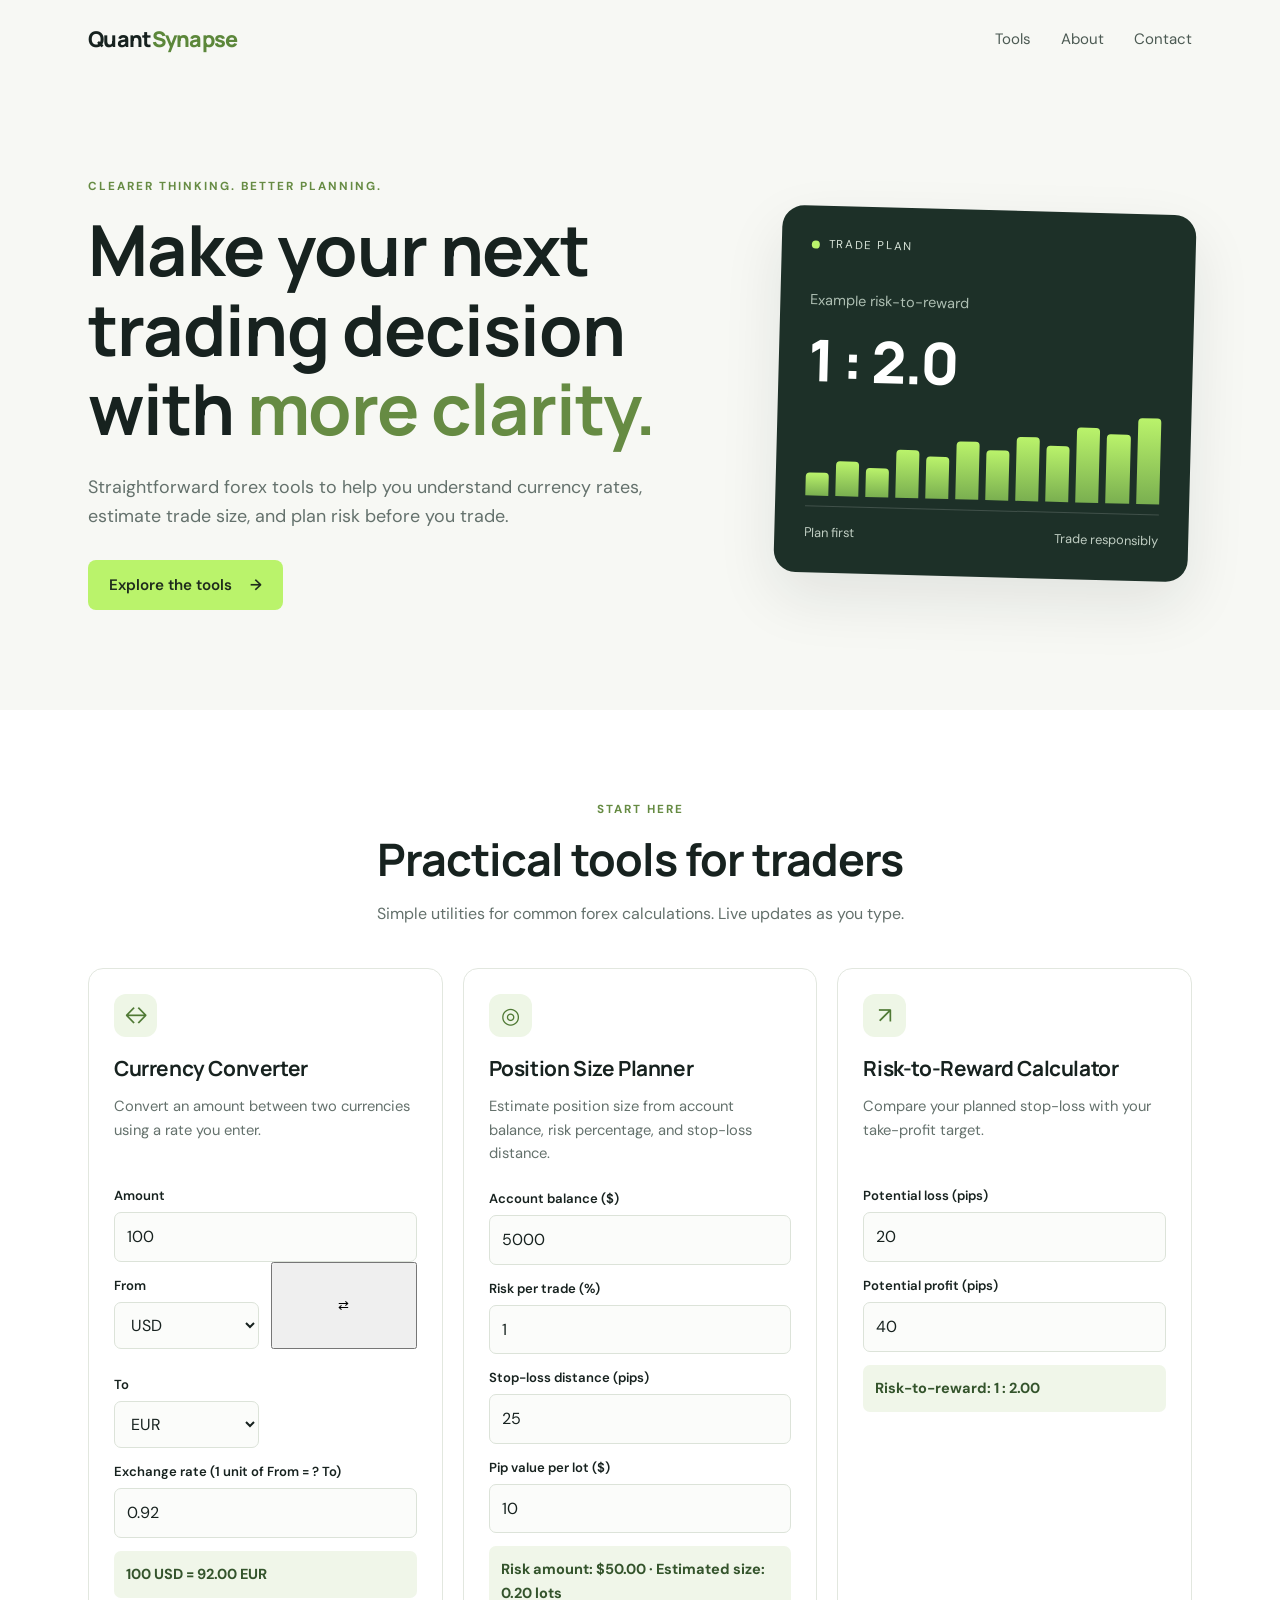
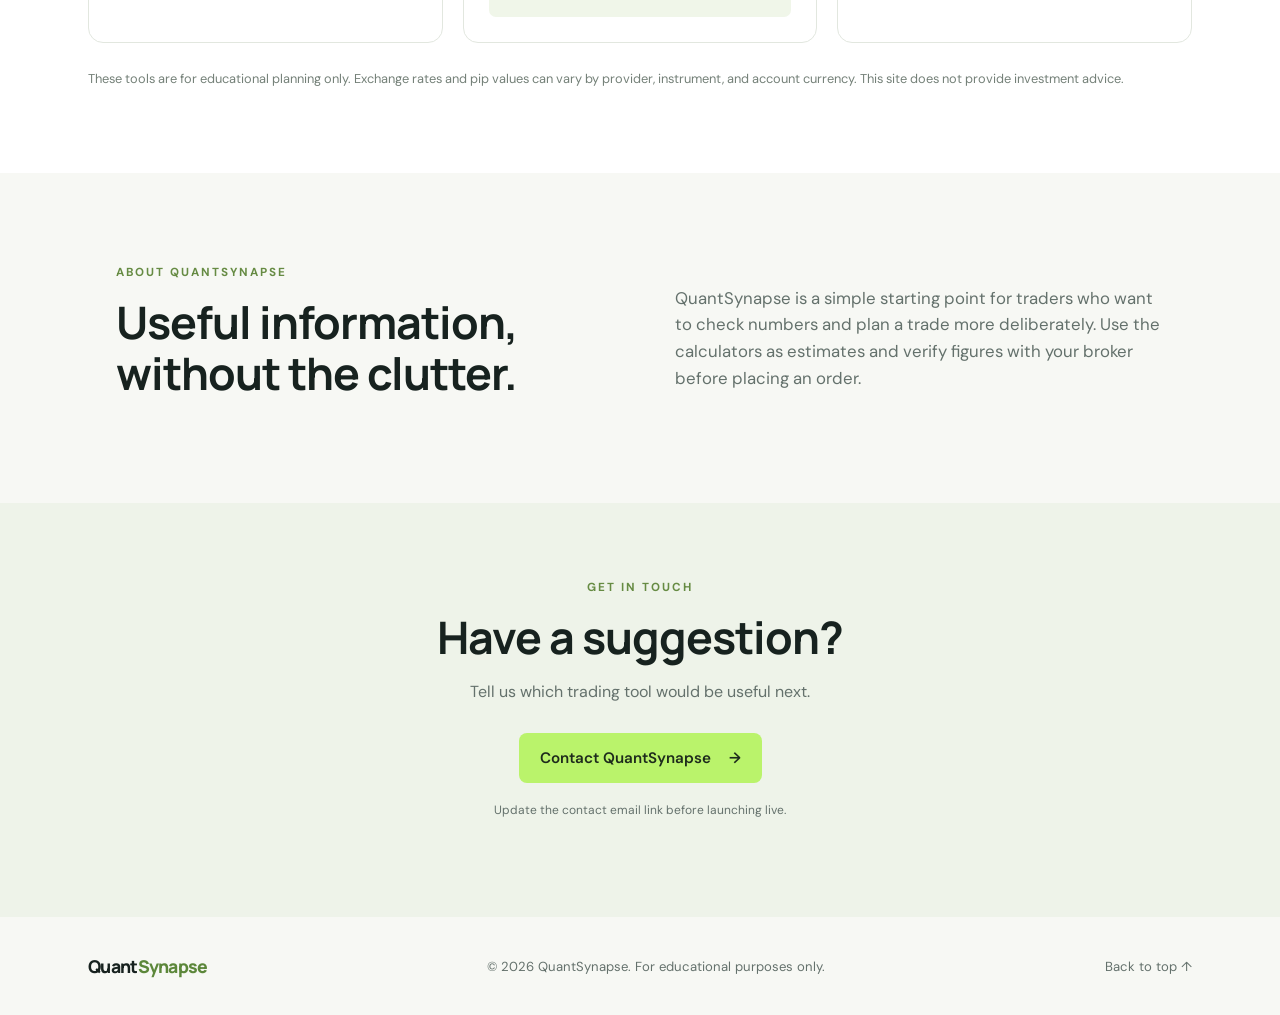
==== commit 77d544e9: "Enhance tools and update contact informationcommit Updated text for currency converter and position " ====
--- a/index.html
+++ b/index.html
@@ -38,31 +38,45 @@
       <div class="section-heading">
         <p class="eyebrow">START HERE</p>
         <h2>Practical tools for traders</h2>
-        <p>Simple utilities for common forex calculations. More tools can be added as the site grows.</p>
+        <p>Simple utilities for common forex calculations. Live updates as you type.</p>
       </div>
       <div class="tool-grid">
+        
+        <!-- Currency Converter Tool -->
         <article class="tool-card">
           <div class="tool-icon">↔</div>
           <h3>Currency Converter</h3>
           <p>Convert an amount between two currencies using a rate you enter.</p>
-          <form id="converter-form" class="converter-form">
+          <form id="converter-form" class="converter-form" onsubmit="return false;">
             <label for="amount">Amount</label>
             <input id="amount" type="number" min="0" step="any" value="100" required>
-            <div class="field-row">
-              <div><label for="from-currency">From</label><select id="from-currency"><option>USD</option><option>EUR</option><option>GBP</option><option>INR</option><option>JPY</option></select></div>
-              <div><label for="to-currency">To</label><select id="to-currency"><option>EUR</option><option>USD</option><option>GBP</option><option>INR</option><option>JPY</option></select></div>
+            <div class="field-row currency-row">
+              <div>
+                <label for="from-currency">From</label>
+                <select id="from-currency">
+                  <option>USD</option><option>EUR</option><option>GBP</option><option>INR</option><option>JPY</option>
+                </select>
+              </div>
+              <button type="button" id="swap-currencies" class="swap-button" title="Swap currencies" aria-label="Swap currencies">⇄</button>
+              <div>
+                <label for="to-currency">To</label>
+                <select id="to-currency">
+                  <option selected>EUR</option><option>USD</option><option>GBP</option><option>INR</option><option>JPY</option>
+                </select>
+              </div>
             </div>
             <label for="rate">Exchange rate (1 unit of From = ? To)</label>
             <input id="rate" type="number" min="0" step="any" value="0.92" required>
-            <button class="secondary-button" type="submit">Convert amount</button>
             <p class="result" id="converter-result" aria-live="polite">100 USD = 92.00 EUR</p>
           </form>
         </article>
+
+        <!-- Position Size Planner Tool -->
         <article class="tool-card">
           <div class="tool-icon">◎</div>
           <h3>Position Size Planner</h3>
           <p>Estimate position size from account balance, risk percentage, and stop-loss distance.</p>
-          <form id="position-form">
+          <form id="position-form" onsubmit="return false;">
             <label for="balance">Account balance ($)</label>
             <input id="balance" type="number" min="0" step="any" value="5000" required>
             <label for="risk">Risk per trade (%)</label>
@@ -71,23 +85,24 @@
             <input id="stop-distance" type="number" min="0.1" step="any" value="25" required>
             <label for="pip-value">Pip value per lot ($)</label>
             <input id="pip-value" type="number" min="0.01" step="any" value="10" required>
-            <button class="secondary-button" type="submit">Calculate size</button>
-            <p class="result" id="position-result" aria-live="polite">Estimated size: 0.20 lots</p>
+            <p class="result" id="position-result" aria-live="polite">Risk amount: $50.00 · Estimated size: 0.20 lots</p>
           </form>
         </article>
+
+        <!-- Risk-to-Reward Calculator Tool -->
         <article class="tool-card">
           <div class="tool-icon">↗</div>
           <h3>Risk-to-Reward Calculator</h3>
           <p>Compare your planned stop-loss with your take-profit target.</p>
-          <form id="rr-form">
+          <form id="rr-form" onsubmit="return false;">
             <label for="risk-pips">Potential loss (pips)</label>
             <input id="risk-pips" type="number" min="0.1" step="any" value="20" required>
             <label for="reward-pips">Potential profit (pips)</label>
             <input id="reward-pips" type="number" min="0" step="any" value="40" required>
-            <button class="secondary-button" type="submit">Calculate ratio</button>
             <p class="result" id="rr-result" aria-live="polite">Risk-to-reward: 1 : 2.00</p>
           </form>
         </article>
+
       </div>
       <p class="disclaimer">These tools are for educational planning only. Exchange rates and pip values can vary by provider, instrument, and account currency. This site does not provide investment advice.</p>
     </section>
@@ -104,8 +119,8 @@
       <p class="eyebrow">GET IN TOUCH</p>
       <h2>Have a suggestion?</h2>
       <p>Tell us which trading tool would be useful next.</p>
-      <a class="primary-button" href="mailto:CONTACT_EMAIL_HERE">Contact QuantSynapse <span aria-hidden="true">→</span></a>
-      <p class="small-note">Replace CONTACT_EMAIL_HERE with your actual contact email before publishing.</p>
+      <a class="primary-button" href="mailto:support@quantsynapse.example">Contact QuantSynapse <span aria-hidden="true">→</span></a>
+      <p class="small-note">Update the contact email link before launching live.</p>
     </section>
   </main>
 
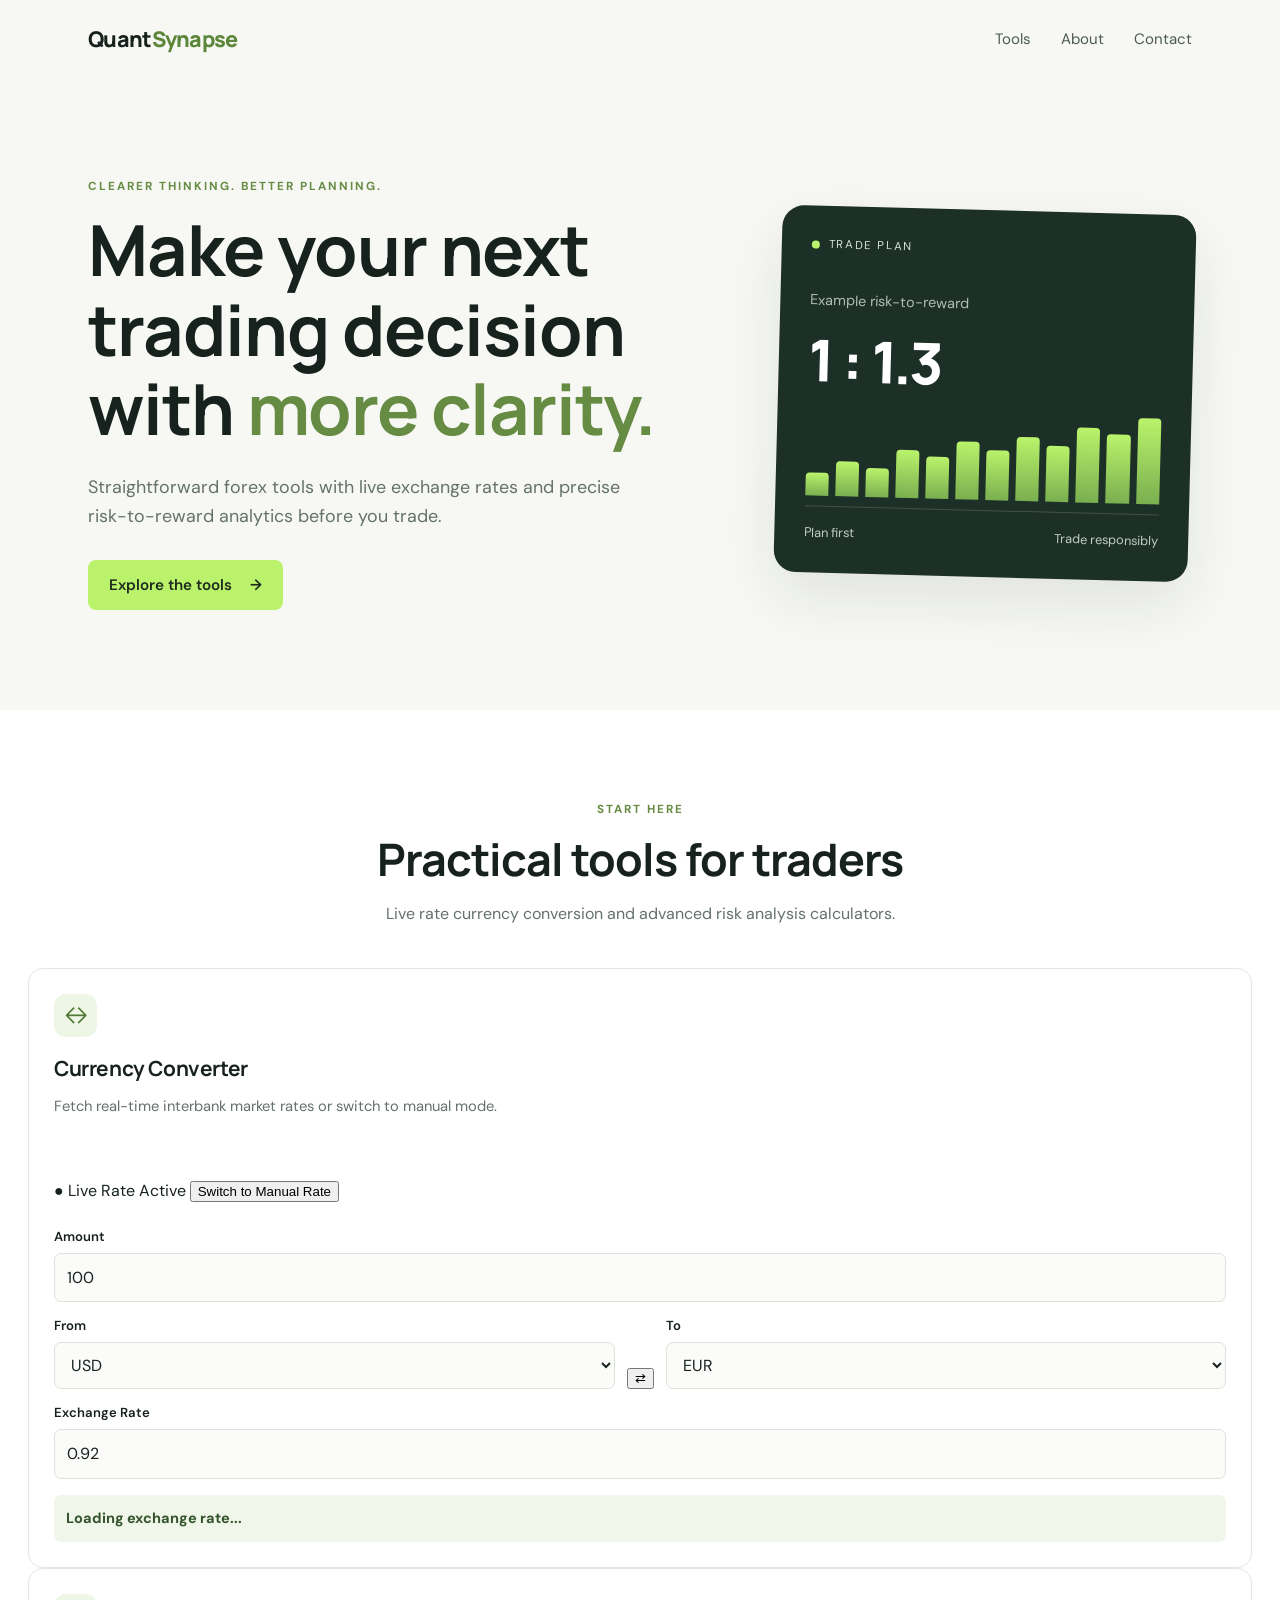
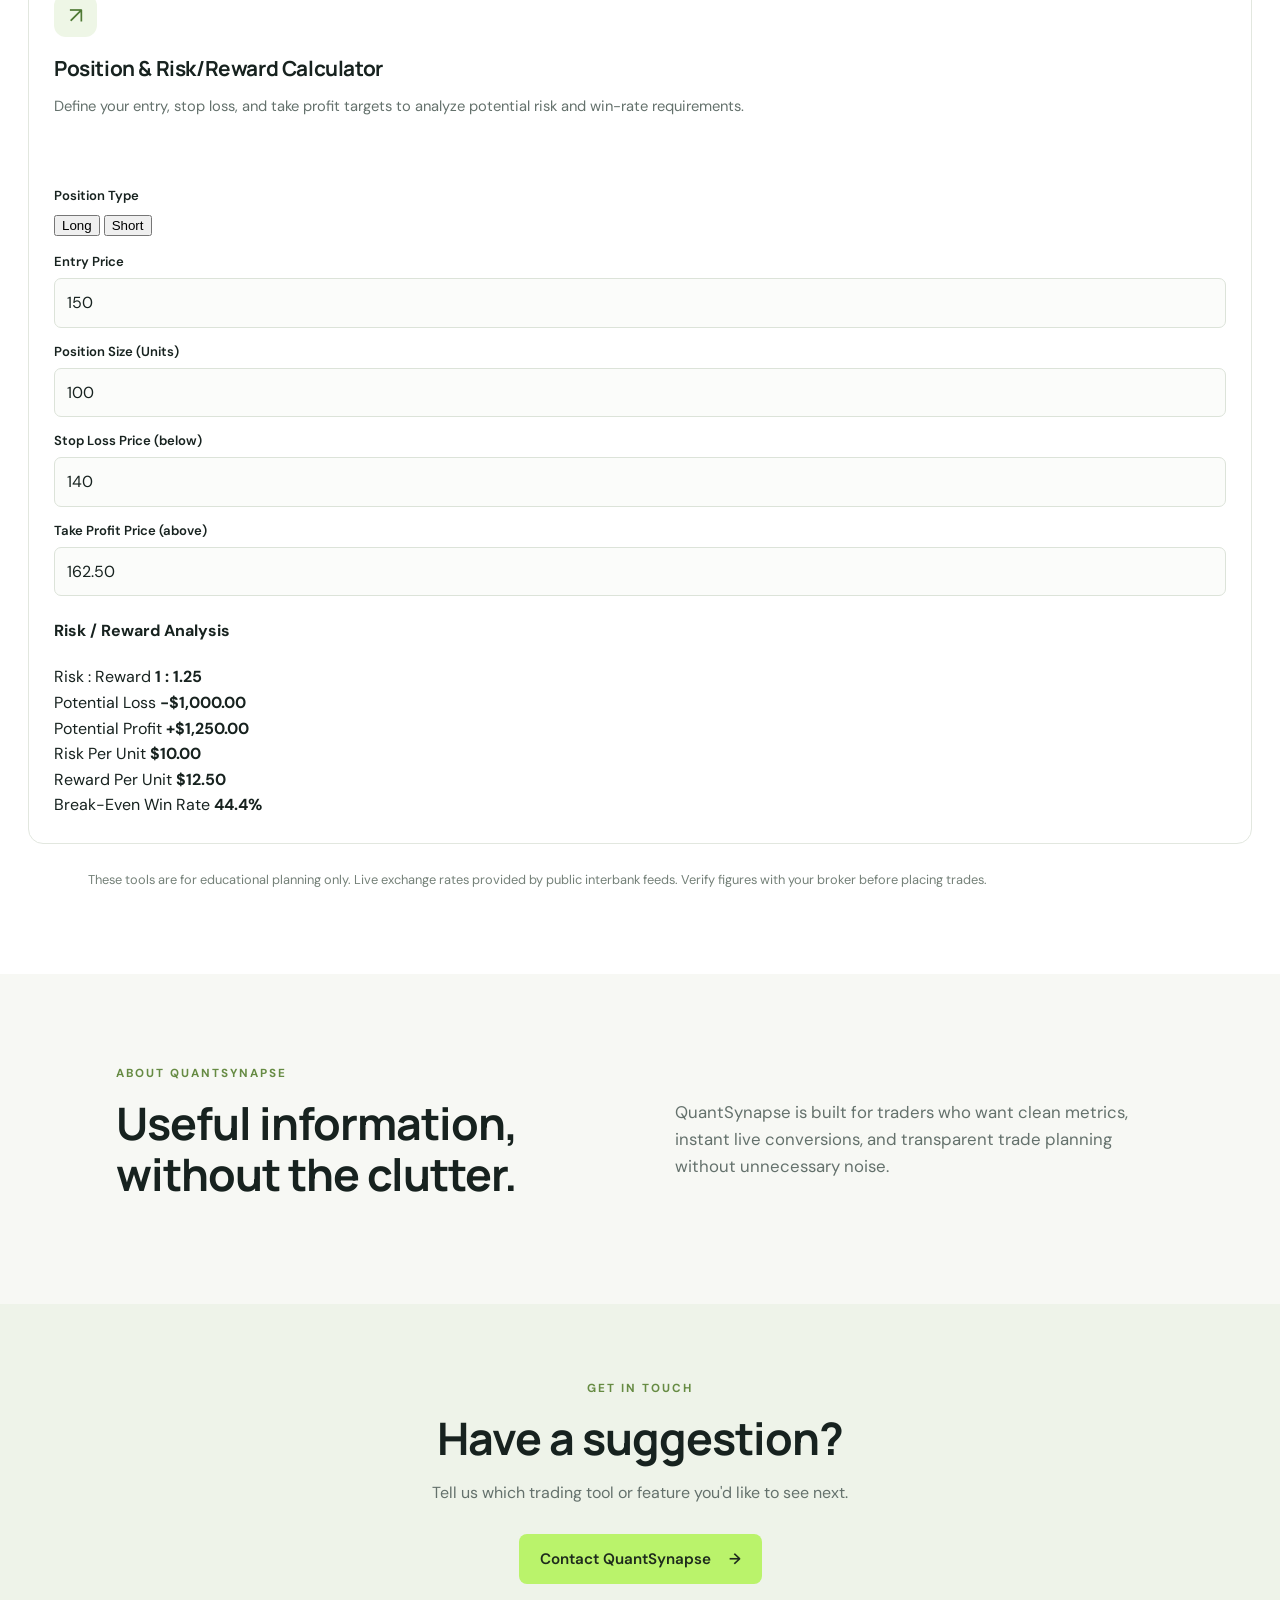
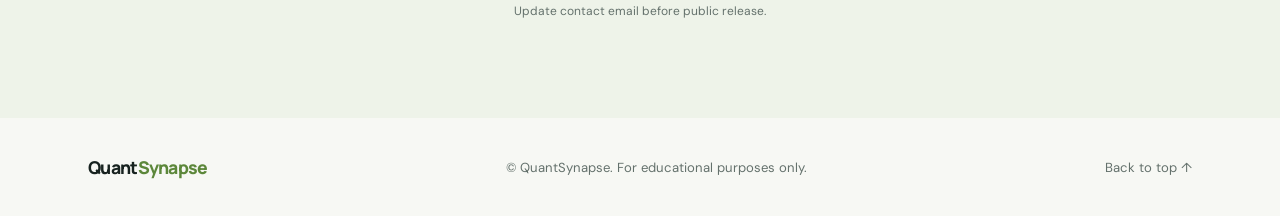
==== commit 9c6cd1af: "Update index.html" ====
--- a/index.html
+++ b/index.html
@@ -22,13 +22,13 @@
       <div class="hero-content">
         <p class="eyebrow">CLEARER THINKING. BETTER PLANNING.</p>
         <h1>Make your next trading decision with <span>more clarity.</span></h1>
-        <p class="intro">Straightforward forex tools to help you understand currency rates, estimate trade size, and plan risk before you trade.</p>
+        <p class="intro">Straightforward forex tools with live exchange rates and precise risk-to-reward analytics before you trade.</p>
         <a class="primary-button" href="#tools">Explore the tools <span aria-hidden="true">→</span></a>
       </div>
       <div class="hero-card" aria-label="Example trading risk summary">
         <div class="card-top"><span class="status-dot"></span> TRADE PLAN</div>
         <p class="muted">Example risk-to-reward</p>
-        <div class="big-number">1 : 2.0</div>
+        <div class="big-number">1 : 1.3</div>
         <div class="mini-chart" aria-hidden="true"><span></span><span></span><span></span><span></span><span></span><span></span><span></span><span></span><span></span><span></span><span></span><span></span></div>
         <div class="card-bottom"><span>Plan first</span><span>Trade responsibly</span></div>
       </div>
@@ -38,73 +38,121 @@
       <div class="section-heading">
         <p class="eyebrow">START HERE</p>
         <h2>Practical tools for traders</h2>
-        <p>Simple utilities for common forex calculations. Live updates as you type.</p>
+        <p>Live rate currency conversion and advanced risk analysis calculators.</p>
       </div>
-      <div class="tool-grid">
+
+      <div class="tool-grid-stacked">
         
-        <!-- Currency Converter Tool -->
+        <!-- 1. Currency Converter with Live & Manual Options -->
         <article class="tool-card">
           <div class="tool-icon">↔</div>
           <h3>Currency Converter</h3>
-          <p>Convert an amount between two currencies using a rate you enter.</p>
-          <form id="converter-form" class="converter-form" onsubmit="return false;">
+          <p>Fetch real-time interbank market rates or switch to manual mode.</p>
+          
+          <div class="mode-toggle-row">
+            <span id="rate-status" class="rate-status-badge live">● Live Rate Active</span>
+            <button type="button" id="toggle-manual-rate" class="text-btn">Switch to Manual Rate</button>
+          </div>
+
+          <form id="converter-form" onsubmit="return false;">
             <label for="amount">Amount</label>
             <input id="amount" type="number" min="0" step="any" value="100" required>
+            
             <div class="field-row currency-row">
               <div>
                 <label for="from-currency">From</label>
                 <select id="from-currency">
-                  <option>USD</option><option>EUR</option><option>GBP</option><option>INR</option><option>JPY</option>
+                  <option value="USD">USD</option><option value="EUR">EUR</option><option value="GBP">GBP</option><option value="INR">INR</option><option value="JPY">JPY</option>
                 </select>
               </div>
-              <button type="button" id="swap-currencies" class="swap-button" title="Swap currencies" aria-label="Swap currencies">⇄</button>
+              <button type="button" id="swap-currencies" class="swap-btn" title="Swap currencies">⇄</button>
               <div>
                 <label for="to-currency">To</label>
                 <select id="to-currency">
-                  <option selected>EUR</option><option>USD</option><option>GBP</option><option>INR</option><option>JPY</option>
+                  <option value="EUR" selected>EUR</option><option value="USD">USD</option><option value="GBP">GBP</option><option value="INR">INR</option><option value="JPY">JPY</option>
                 </select>
               </div>
             </div>
-            <label for="rate">Exchange rate (1 unit of From = ? To)</label>
+
+            <label for="rate">Exchange Rate</label>
             <input id="rate" type="number" min="0" step="any" value="0.92" required>
-            <p class="result" id="converter-result" aria-live="polite">100 USD = 92.00 EUR</p>
+            
+            <p class="result" id="converter-result" aria-live="polite">Loading exchange rate...</p>
           </form>
         </article>
 
-        <!-- Position Size Planner Tool -->
-        <article class="tool-card">
-          <div class="tool-icon">◎</div>
-          <h3>Position Size Planner</h3>
-          <p>Estimate position size from account balance, risk percentage, and stop-loss distance.</p>
-          <form id="position-form" onsubmit="return false;">
-            <label for="balance">Account balance ($)</label>
-            <input id="balance" type="number" min="0" step="any" value="5000" required>
-            <label for="risk">Risk per trade (%)</label>
-            <input id="risk" type="number" min="0" max="100" step="any" value="1" required>
-            <label for="stop-distance">Stop-loss distance (pips)</label>
-            <input id="stop-distance" type="number" min="0.1" step="any" value="25" required>
-            <label for="pip-value">Pip value per lot ($)</label>
-            <input id="pip-value" type="number" min="0.01" step="any" value="10" required>
-            <p class="result" id="position-result" aria-live="polite">Risk amount: $50.00 · Estimated size: 0.20 lots</p>
-          </form>
-        </article>
+        <!-- 2. Advanced Risk/Reward & Position Calculator (Matching User Reference) -->
+        <article class="tool-card tool-card-wide">
+          <div class="tool-icon">↗</div>
+          <h3>Position & Risk/Reward Calculator</h3>
+          <p>Define your entry, stop loss, and take profit targets to analyze potential risk and win-rate requirements.</p>
+          
+          <form id="rr-form" onsubmit="return false;">
+            
+            <!-- Position Type Tabs -->
+            <label>Position Type</label>
+            <div class="position-tabs">
+              <button type="button" class="tab-btn active" data-type="long">Long</button>
+              <button type="button" class="tab-btn" data-type="short">Short</button>
+            </div>
 
-        <!-- Risk-to-Reward Calculator Tool -->
-        <article class="tool-card">
-          <div class="tool-icon">↗</div>
-          <h3>Risk-to-Reward Calculator</h3>
-          <p>Compare your planned stop-loss with your take-profit target.</p>
-          <form id="rr-form" onsubmit="return false;">
-            <label for="risk-pips">Potential loss (pips)</label>
-            <input id="risk-pips" type="number" min="0.1" step="any" value="20" required>
-            <label for="reward-pips">Potential profit (pips)</label>
-            <input id="reward-pips" type="number" min="0" step="any" value="40" required>
-            <p class="result" id="rr-result" aria-live="polite">Risk-to-reward: 1 : 2.00</p>
+            <div class="form-grid-2">
+              <div>
+                <label for="entry-price">Entry Price</label>
+                <input id="entry-price" type="number" step="any" value="150" required>
+              </div>
+              <div>
+                <label for="position-units">Position Size (Units)</label>
+                <input id="position-units" type="number" min="1" step="any" value="100" required>
+              </div>
+              <div>
+                <label id="sl-label" for="stop-loss">Stop Loss Price (below)</label>
+                <input id="stop-loss" type="number" step="any" value="140" required>
+              </div>
+              <div>
+                <label id="tp-label" for="take-profit">Take Profit Price (above)</label>
+                <input id="take-profit" type="number" step="any" value="162.50" required>
+              </div>
+            </div>
+
+            <!-- Risk / Reward Analysis Grid -->
+            <div class="analysis-section">
+              <h4>Risk / Reward Analysis</h4>
+              
+              <div class="analysis-grid">
+                <div class="metric-card highlight">
+                  <span class="metric-title">Risk : Reward</span>
+                  <strong id="res-ratio" class="metric-value">1 : 1.25</strong>
+                </div>
+                <div class="metric-card">
+                  <span class="metric-title">Potential Loss</span>
+                  <strong id="res-loss" class="metric-value loss">-$1,000.00</strong>
+                </div>
+                <div class="metric-card">
+                  <span class="metric-title">Potential Profit</span>
+                  <strong id="res-profit" class="metric-value profit">+$1,250.00</strong>
+                </div>
+                <div class="metric-card">
+                  <span class="metric-title">Risk Per Unit</span>
+                  <strong id="res-risk-unit" class="metric-value">$10.00</strong>
+                </div>
+                <div class="metric-card">
+                  <span class="metric-title">Reward Per Unit</span>
+                  <strong id="res-reward-unit" class="metric-value">$12.50</strong>
+                </div>
+                <div class="metric-card">
+                  <span class="metric-title">Break-Even Win Rate</span>
+                  <strong id="res-breakeven" class="metric-value">44.4%</strong>
+                </div>
+              </div>
+            </div>
+
           </form>
         </article>
 
       </div>
-      <p class="disclaimer">These tools are for educational planning only. Exchange rates and pip values can vary by provider, instrument, and account currency. This site does not provide investment advice.</p>
+
+      <p class="disclaimer">These tools are for educational planning only. Live exchange rates provided by public interbank feeds. Verify figures with your broker before placing trades.</p>
     </section>
 
     <section class="about-section" id="about">
@@ -112,15 +160,15 @@
         <p class="eyebrow">ABOUT QUANTSYNAPSE</p>
         <h2>Useful information, without the clutter.</h2>
       </div>
-      <p>QuantSynapse is a simple starting point for traders who want to check numbers and plan a trade more deliberately. Use the calculators as estimates and verify figures with your broker before placing an order.</p>
+      <p>QuantSynapse is built for traders who want clean metrics, instant live conversions, and transparent trade planning without unnecessary noise.</p>
     </section>
 
     <section class="contact-section" id="contact">
       <p class="eyebrow">GET IN TOUCH</p>
       <h2>Have a suggestion?</h2>
-      <p>Tell us which trading tool would be useful next.</p>
+      <p>Tell us which trading tool or feature you'd like to see next.</p>
       <a class="primary-button" href="mailto:support@quantsynapse.example">Contact QuantSynapse <span aria-hidden="true">→</span></a>
-      <p class="small-note">Update the contact email link before launching live.</p>
+      <p class="small-note">Update contact email before public release.</p>
     </section>
   </main>
 
--- a/styles.css
+++ b/styles.css
@@ -3,7 +3,7 @@
 :root{--ink:#17221f;--muted:#64716c;--green:#baf36b;--green-dark:#284a2f;--paper:#f7f8f4;--line:#e2e7df;--white:#fff}
 *{box-sizing:border-box}
 html{scroll-behavior:smooth}
-body{margin:0;background:var(--paper);color:var(--ink);font-family:'DM Sans',sans-serif;line-height:1.6}
+body{margin:0;background:var(--paper);color:var(--ink);font-family:'DM Sans',sans-serif;line-height:1.6;overflow-x:hidden}
 a{color:inherit;text-decoration:none}
 .site-header{max-width:1160px;margin:auto;padding:22px 28px;display:flex;align-items:center;justify-content:space-between}
 .logo{font-family:Manrope,sans-serif;font-weight:800;font-size:1.35rem;letter-spacing:-.7px}
@@ -42,9 +42,10 @@
 input,select{width:100%;padding:11px 12px;border:1px solid #dce3d9;border-radius:7px;background:#fbfcfa;color:var(--ink);font:inherit;min-width:0}
 input:focus,select:focus{outline:2px solid #baf36b;outline-offset:1px}
 .field-row{display:grid;grid-template-columns:1fr 1fr;gap:12px}
-.secondary-button{width:100%;padding:12px;background:#263c30;color:#fff;border-radius:7px;margin-top:18px}
-.secondary-button:hover{background:#3a5844}
-.result{background:#f0f6e9;border-radius:7px;padding:12px;font-weight:700;font-size:.91rem;color:#34542c;margin:13px 0 0}
+.currency-row{grid-template-columns:1fr auto 1fr;align-items:end}
+.swap-button{background:#eef6e6;border:1px solid #dce3d9;color:#4f7934;font-size:1.1rem;height:43px;width:40px;border-radius:7px;cursor:pointer;display:grid;place-items:center;transition:background .2s}
+.swap-button:hover{background:#dbeccd}
+.result{background:#f0f6e9;border-radius:7px;padding:12px;font-weight:700;font-size:.91rem;color:#34542c;margin:16px 0 0}
 .disclaimer{max-width:1104px;margin:26px auto 0;color:#748078;font-size:.8rem}
 .about-section{max-width:1104px;margin:auto;padding:90px 28px;display:grid;grid-template-columns:1fr 1fr;gap:70px;align-items:center}
 .about-section>p{color:var(--muted);font-size:1.05rem}
@@ -54,5 +55,5 @@
 .small-note{font-size:.75rem;color:#748078;margin-top:18px}
 footer{max-width:1160px;margin:auto;padding:25px 28px;display:flex;align-items:center;justify-content:space-between;gap:20px;font-size:.82rem;color:var(--muted)}
 footer .logo{color:var(--ink);font-size:1.1rem}
-@media(max-width:850px){.hero{gap:38px;padding-top:55px;grid-template-columns:1fr  .8fr}.tool-grid{grid-template-columns:1fr 1fr}.tool-card:last-child{grid-column:1/-1}.about-section{gap:30px}}
+@media(max-width:850px){.hero{gap:38px;padding-top:55px;grid-template-columns:1fr .8fr}.tool-grid{grid-template-columns:1fr 1fr}.tool-card:last-child{grid-column:1/-1}.about-section{gap:30px}}
 @media(max-width:620px){.site-header{padding:18px 20px}.logo{font-size:1.15rem}nav{gap:15px;font-size:.85rem}.hero{grid-template-columns:1fr;padding:45px 20px 65px;gap:38px}h1{font-size:2.75rem}.hero-card{max-width:440px;width:100%;margin:auto}.tools-section{padding:65px 20px}.tool-grid{grid-template-columns:1fr}.tool-card:last-child{grid-column:auto}.tool-card>p{min-height:0}.about-section{grid-template-columns:1fr;padding:65px 20px;gap:5px}.contact-section{padding:60px 20px}footer{padding:24px 20px;flex-wrap:wrap}footer p{order:3;width:100%;margin:0}}
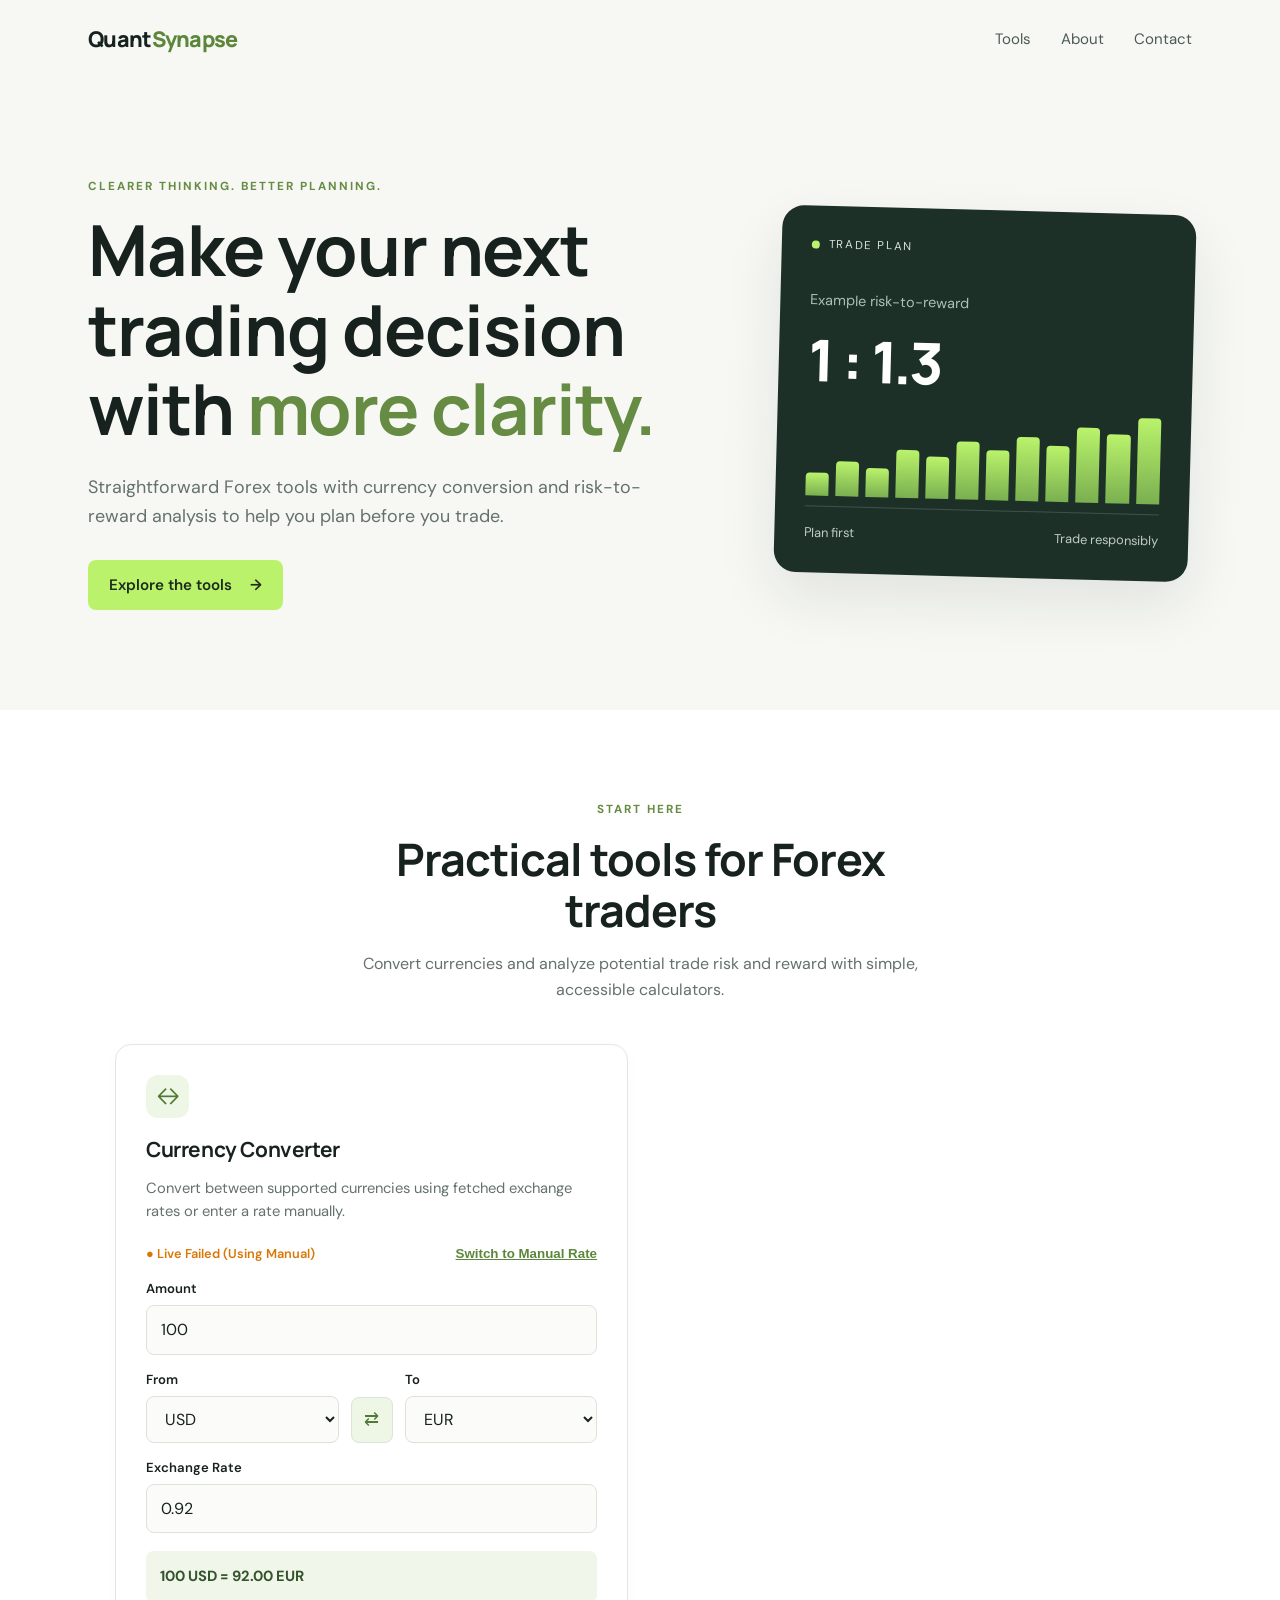
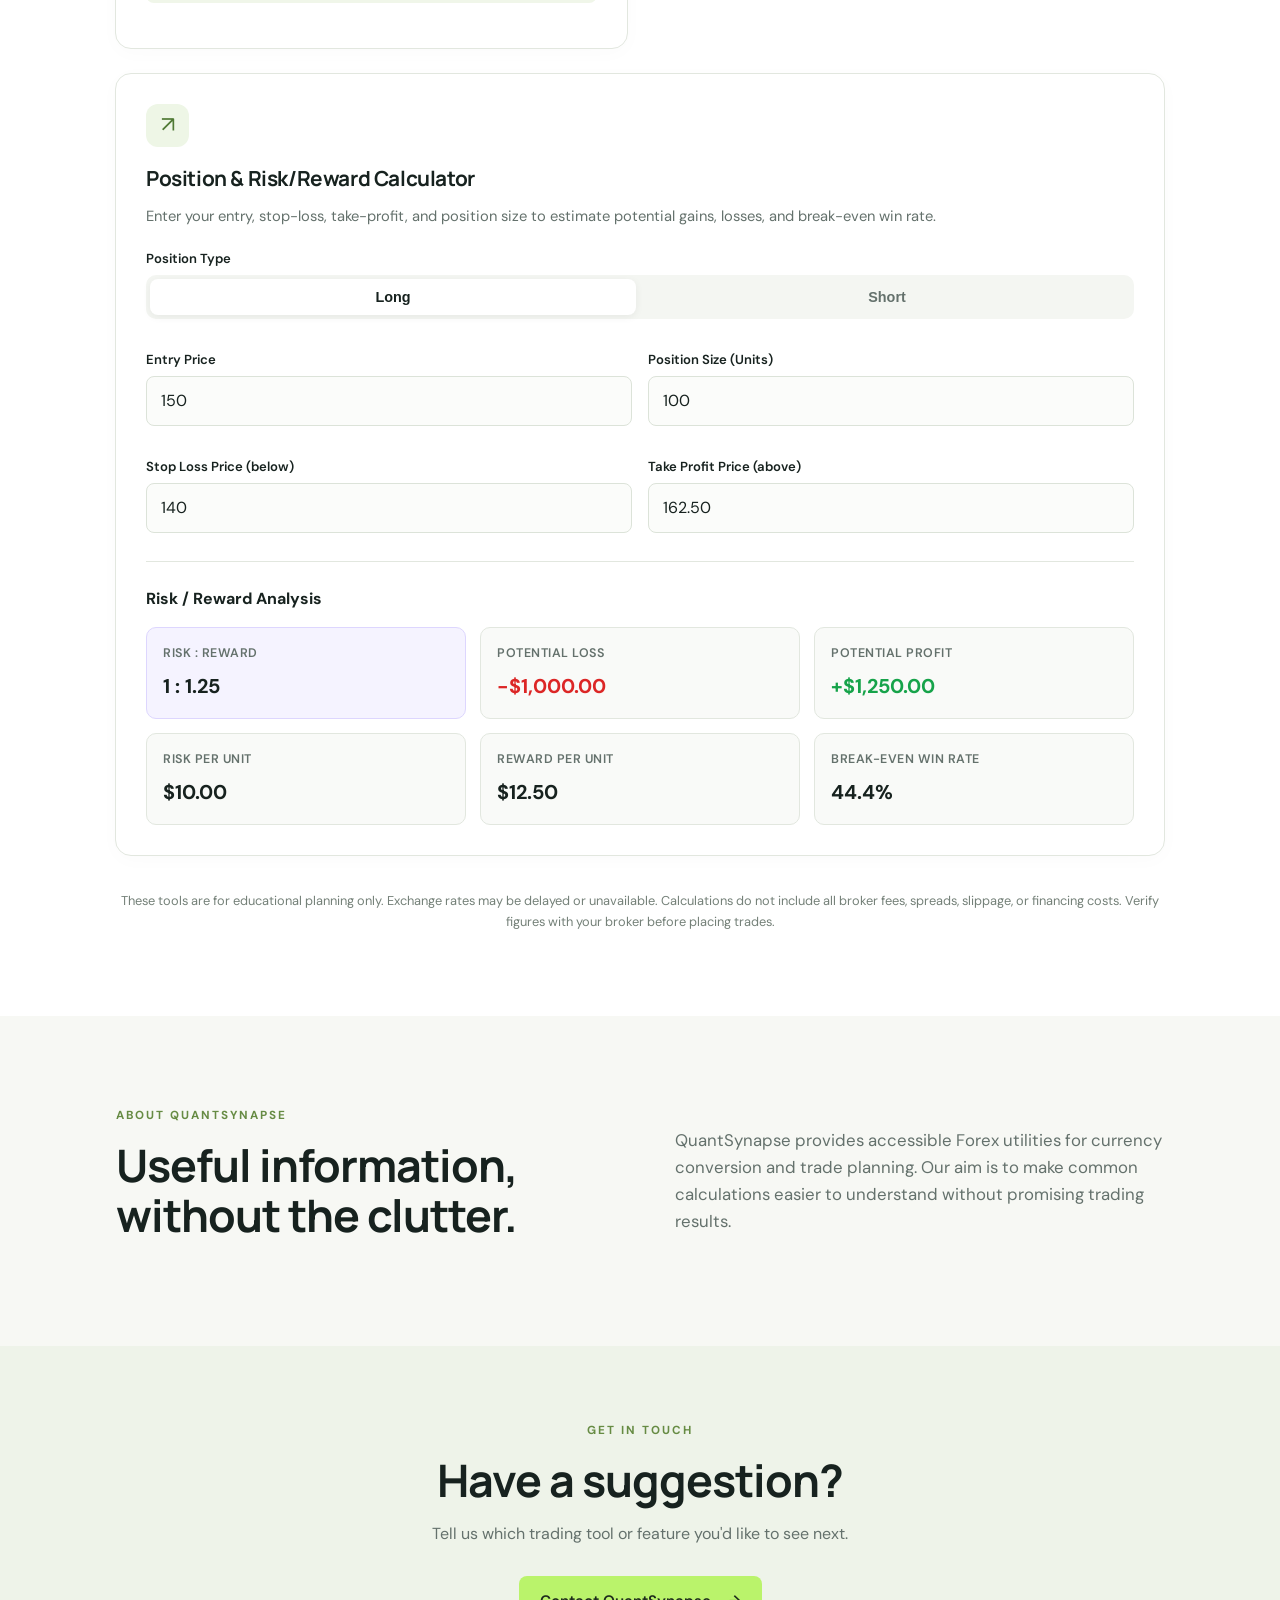
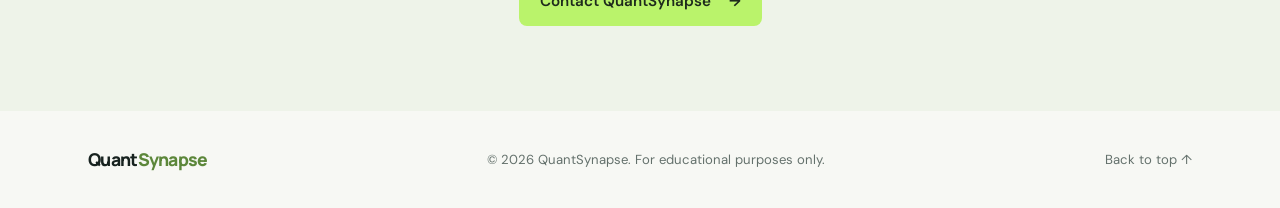
==== commit a36348d9: "Update index.html" ====
--- a/index.html
+++ b/index.html
@@ -1,15 +1,32 @@
+
 <!DOCTYPE html>
 <html lang="en">
 <head>
+  <!-- Google Analytics 4 -->
+  <script async src="https://www.googletagmanager.com/gtag/js?id=G-D6896KWRYB"></script>
+  <script>
+    window.dataLayer = window.dataLayer || [];
+    function gtag(){dataLayer.push(arguments);}
+    gtag('js', new Date());
+    gtag('config', 'G-D6896KWRYB');
+  </script>
+
   <meta charset="UTF-8">
   <meta name="viewport" content="width=device-width, initial-scale=1.0">
-  <meta name="description" content="Simple tools and practical resources for forex traders.">
+  <meta name="description" content="Free Forex trading tools: currency converter, position size calculator, and risk-to-reward analysis for smarter trade planning.">
+  <meta name="theme-color" content="#f5f7fa">
+  <meta name="robots" content="index, follow">
+
   <title>QuantSynapse | Smarter Forex Tools</title>
+
+  <link rel="canonical" href="https://quantsynapse.com/">
   <link rel="stylesheet" href="styles.css">
 </head>
+
 <body>
   <header class="site-header">
     <a class="logo" href="#home">Quant<span>Synapse</span></a>
+
     <nav aria-label="Main navigation">
       <a href="#tools">Tools</a>
       <a href="#about">About</a>
@@ -21,138 +38,268 @@
     <section class="hero" id="home">
       <div class="hero-content">
         <p class="eyebrow">CLEARER THINKING. BETTER PLANNING.</p>
+
         <h1>Make your next trading decision with <span>more clarity.</span></h1>
-        <p class="intro">Straightforward forex tools with live exchange rates and precise risk-to-reward analytics before you trade.</p>
-        <a class="primary-button" href="#tools">Explore the tools <span aria-hidden="true">→</span></a>
-      </div>
-      <div class="hero-card" aria-label="Example trading risk summary">
-        <div class="card-top"><span class="status-dot"></span> TRADE PLAN</div>
+
+        <p class="intro">
+          Straightforward Forex tools with currency conversion and risk-to-reward
+          analysis to help you plan before you trade.
+        </p>
+
+        <a class="primary-button" href="#tools">
+          Explore the tools <span aria-hidden="true">→</span>
+        </a>
+      </div>
+
+      <div class="hero-card" aria-label="Illustrative trading risk summary">
+        <div class="card-top">
+          <span class="status-dot"></span>
+          TRADE PLAN
+        </div>
+
         <p class="muted">Example risk-to-reward</p>
         <div class="big-number">1 : 1.3</div>
-        <div class="mini-chart" aria-hidden="true"><span></span><span></span><span></span><span></span><span></span><span></span><span></span><span></span><span></span><span></span><span></span><span></span></div>
-        <div class="card-bottom"><span>Plan first</span><span>Trade responsibly</span></div>
+
+        <div class="mini-chart" aria-hidden="true">
+          <span></span><span></span><span></span><span></span>
+          <span></span><span></span><span></span><span></span>
+          <span></span><span></span><span></span><span></span>
+        </div>
+
+        <div class="card-bottom">
+          <span>Plan first</span>
+          <span>Trade responsibly</span>
+        </div>
       </div>
     </section>
 
     <section class="tools-section" id="tools">
       <div class="section-heading">
         <p class="eyebrow">START HERE</p>
-        <h2>Practical tools for traders</h2>
-        <p>Live rate currency conversion and advanced risk analysis calculators.</p>
+        <h2>Practical tools for Forex traders</h2>
+        <p>
+          Convert currencies and analyze potential trade risk and reward
+          with simple, accessible calculators.
+        </p>
       </div>
 
       <div class="tool-grid-stacked">
-        
-        <!-- 1. Currency Converter with Live & Manual Options -->
+
+        <!-- Currency Converter -->
         <article class="tool-card">
-          <div class="tool-icon">↔</div>
+          <div class="tool-icon" aria-hidden="true">↔</div>
+
           <h3>Currency Converter</h3>
-          <p>Fetch real-time interbank market rates or switch to manual mode.</p>
-          
+          <p>
+            Convert between supported currencies using fetched exchange rates
+            or enter a rate manually.
+          </p>
+
           <div class="mode-toggle-row">
-            <span id="rate-status" class="rate-status-badge live">● Live Rate Active</span>
-            <button type="button" id="toggle-manual-rate" class="text-btn">Switch to Manual Rate</button>
+            <span id="rate-status" class="rate-status-badge live">
+              Rate status pending
+            </span>
+
+            <button type="button" id="toggle-manual-rate" class="text-btn">
+              Switch to Manual Rate
+            </button>
           </div>
 
           <form id="converter-form" onsubmit="return false;">
             <label for="amount">Amount</label>
-            <input id="amount" type="number" min="0" step="any" value="100" required>
-            
+            <input
+              id="amount"
+              name="amount"
+              type="number"
+              min="0"
+              step="any"
+              value="100"
+              required
+            >
+
             <div class="field-row currency-row">
               <div>
                 <label for="from-currency">From</label>
-                <select id="from-currency">
-                  <option value="USD">USD</option><option value="EUR">EUR</option><option value="GBP">GBP</option><option value="INR">INR</option><option value="JPY">JPY</option>
+                <select id="from-currency" name="from-currency">
+                  <option value="USD">USD</option>
+                  <option value="EUR">EUR</option>
+                  <option value="GBP">GBP</option>
+                  <option value="INR">INR</option>
+                  <option value="JPY">JPY</option>
                 </select>
               </div>
-              <button type="button" id="swap-currencies" class="swap-btn" title="Swap currencies">⇄</button>
+
+              <button
+                type="button"
+                id="swap-currencies"
+                class="swap-btn"
+                title="Swap currencies"
+                aria-label="Swap currencies"
+              >⇄</button>
+
               <div>
                 <label for="to-currency">To</label>
-                <select id="to-currency">
-                  <option value="EUR" selected>EUR</option><option value="USD">USD</option><option value="GBP">GBP</option><option value="INR">INR</option><option value="JPY">JPY</option>
+                <select id="to-currency" name="to-currency">
+                  <option value="EUR" selected>EUR</option>
+                  <option value="USD">USD</option>
+                  <option value="GBP">GBP</option>
+                  <option value="INR">INR</option>
+                  <option value="JPY">JPY</option>
                 </select>
               </div>
             </div>
 
             <label for="rate">Exchange Rate</label>
-            <input id="rate" type="number" min="0" step="any" value="0.92" required>
-            
-            <p class="result" id="converter-result" aria-live="polite">Loading exchange rate...</p>
+            <input
+              id="rate"
+              name="rate"
+              type="number"
+              min="0"
+              step="any"
+              value="0.92"
+              required
+            >
+
+            <p class="result" id="converter-result" aria-live="polite">
+              Loading exchange rate...
+            </p>
           </form>
         </article>
 
-        <!-- 2. Advanced Risk/Reward & Position Calculator (Matching User Reference) -->
+        <!-- Position and Risk/Reward Calculator -->
         <article class="tool-card tool-card-wide">
-          <div class="tool-icon">↗</div>
-          <h3>Position & Risk/Reward Calculator</h3>
-          <p>Define your entry, stop loss, and take profit targets to analyze potential risk and win-rate requirements.</p>
-          
+          <div class="tool-icon" aria-hidden="true">↗</div>
+
+          <h3>Position &amp; Risk/Reward Calculator</h3>
+
+          <p>
+            Enter your entry, stop-loss, take-profit, and position size
+            to estimate potential gains, losses, and break-even win rate.
+          </p>
+
           <form id="rr-form" onsubmit="return false;">
-            
-            <!-- Position Type Tabs -->
+
             <label>Position Type</label>
+
             <div class="position-tabs">
-              <button type="button" class="tab-btn active" data-type="long">Long</button>
-              <button type="button" class="tab-btn" data-type="short">Short</button>
+              <button
+                type="button"
+                class="tab-btn active"
+                data-type="long"
+                aria-pressed="true"
+              >Long</button>
+
+              <button
+                type="button"
+                class="tab-btn"
+                data-type="short"
+                aria-pressed="false"
+              >Short</button>
             </div>
 
             <div class="form-grid-2">
               <div>
                 <label for="entry-price">Entry Price</label>
-                <input id="entry-price" type="number" step="any" value="150" required>
-              </div>
+                <input
+                  id="entry-price"
+                  name="entry-price"
+                  type="number"
+                  min="0"
+                  step="any"
+                  value="150"
+                  required
+                >
+              </div>
+
               <div>
                 <label for="position-units">Position Size (Units)</label>
-                <input id="position-units" type="number" min="1" step="any" value="100" required>
-              </div>
-              <div>
-                <label id="sl-label" for="stop-loss">Stop Loss Price (below)</label>
-                <input id="stop-loss" type="number" step="any" value="140" required>
-              </div>
-              <div>
-                <label id="tp-label" for="take-profit">Take Profit Price (above)</label>
-                <input id="take-profit" type="number" step="any" value="162.50" required>
+                <input
+                  id="position-units"
+                  name="position-units"
+                  type="number"
+                  min="1"
+                  step="any"
+                  value="100"
+                  required
+                >
+              </div>
+
+              <div>
+                <label id="sl-label" for="stop-loss">
+                  Stop Loss Price (below)
+                </label>
+                <input
+                  id="stop-loss"
+                  name="stop-loss"
+                  type="number"
+                  min="0"
+                  step="any"
+                  value="140"
+                  required
+                >
+              </div>
+
+              <div>
+                <label id="tp-label" for="take-profit">
+                  Take Profit Price (above)
+                </label>
+                <input
+                  id="take-profit"
+                  name="take-profit"
+                  type="number"
+                  min="0"
+                  step="any"
+                  value="162.50"
+                  required
+                >
               </div>
             </div>
 
-            <!-- Risk / Reward Analysis Grid -->
             <div class="analysis-section">
               <h4>Risk / Reward Analysis</h4>
-              
+
               <div class="analysis-grid">
                 <div class="metric-card highlight">
                   <span class="metric-title">Risk : Reward</span>
                   <strong id="res-ratio" class="metric-value">1 : 1.25</strong>
                 </div>
+
                 <div class="metric-card">
                   <span class="metric-title">Potential Loss</span>
                   <strong id="res-loss" class="metric-value loss">-$1,000.00</strong>
                 </div>
+
                 <div class="metric-card">
                   <span class="metric-title">Potential Profit</span>
                   <strong id="res-profit" class="metric-value profit">+$1,250.00</strong>
                 </div>
+
                 <div class="metric-card">
                   <span class="metric-title">Risk Per Unit</span>
                   <strong id="res-risk-unit" class="metric-value">$10.00</strong>
                 </div>
+
                 <div class="metric-card">
                   <span class="metric-title">Reward Per Unit</span>
                   <strong id="res-reward-unit" class="metric-value">$12.50</strong>
                 </div>
+
                 <div class="metric-card">
                   <span class="metric-title">Break-Even Win Rate</span>
                   <strong id="res-breakeven" class="metric-value">44.4%</strong>
                 </div>
               </div>
             </div>
-
           </form>
         </article>
-
-      </div>
-
-      <p class="disclaimer">These tools are for educational planning only. Live exchange rates provided by public interbank feeds. Verify figures with your broker before placing trades.</p>
+      </div>
+
+      <p class="disclaimer">
+        These tools are for educational planning only. Exchange rates may be
+        delayed or unavailable. Calculations do not include all broker fees,
+        spreads, slippage, or financing costs. Verify figures with your broker
+        before placing trades.
+      </p>
     </section>
 
     <section class="about-section" id="about">
@@ -160,23 +307,39 @@
         <p class="eyebrow">ABOUT QUANTSYNAPSE</p>
         <h2>Useful information, without the clutter.</h2>
       </div>
-      <p>QuantSynapse is built for traders who want clean metrics, instant live conversions, and transparent trade planning without unnecessary noise.</p>
+
+      <p>
+        QuantSynapse provides accessible Forex utilities for currency
+        conversion and trade planning. Our aim is to make common calculations
+        easier to understand without promising trading results.
+      </p>
     </section>
 
     <section class="contact-section" id="contact">
       <p class="eyebrow">GET IN TOUCH</p>
       <h2>Have a suggestion?</h2>
-      <p>Tell us which trading tool or feature you'd like to see next.</p>
-      <a class="primary-button" href="mailto:support@quantsynapse.example">Contact QuantSynapse <span aria-hidden="true">→</span></a>
-      <p class="small-note">Update contact email before public release.</p>
+
+      <p>
+        Tell us which trading tool or feature you'd like to see next.
+      </p>
+
+      <!-- Replace this address with your real support email before launch. -->
+      <a class="primary-button" href="mailto:support@quantsynapse.com">
+        Contact QuantSynapse <span aria-hidden="true">→</span>
+      </a>
     </section>
   </main>
 
   <footer>
     <a class="logo" href="#home">Quant<span>Synapse</span></a>
-    <p>© <span id="year"></span> QuantSynapse. For educational purposes only.</p>
+
+    <p>
+      © <span id="year"></span> QuantSynapse. For educational purposes only.
+    </p>
+
     <a href="#home">Back to top ↑</a>
   </footer>
+
   <script src="app.js"></script>
 </body>
 </html>
--- a/styles.css
+++ b/styles.css
@@ -1,6 +1,6 @@
 @import url('https://fonts.googleapis.com/css2?family=DM+Sans:wght@400;500;600;700&family=Manrope:wght@400;500;600;700;800&display=swap');
 
-:root{--ink:#17221f;--muted:#64716c;--green:#baf36b;--green-dark:#284a2f;--paper:#f7f8f4;--line:#e2e7df;--white:#fff}
+:root{--ink:#17221f;--muted:#64716c;--green:#baf36b;--green-dark:#284a2f;--paper:#f7f8f4;--line:#e2e7df;--white:#fff;--purple-accent:#7c3aed;--purple-light:#f5f3ff}
 *{box-sizing:border-box}
 html{scroll-behavior:smooth}
 body{margin:0;background:var(--paper);color:var(--ink);font-family:'DM Sans',sans-serif;line-height:1.6;overflow-x:hidden}
@@ -16,8 +16,7 @@
 h1{font-size:clamp(2.8rem,5.5vw,4.6rem);max-width:690px;margin:0 0 24px}
 h1 span{color:#668b43}
 .intro{max-width:570px;font-size:1.12rem;color:var(--muted);margin:0 0 30px}
-.primary-button,.secondary-button{display:inline-flex;align-items:center;justify-content:center;gap:18px;border:0;cursor:pointer;font:600 .95rem 'DM Sans',sans-serif}
-.primary-button{background:var(--green);padding:15px 21px;border-radius:8px;color:#1e2b1c}
+.primary-button{display:inline-flex;align-items:center;justify-content:center;gap:18px;border:0;cursor:pointer;font:600 .95rem 'DM Sans',sans-serif;background:var(--green);padding:15px 21px;border-radius:8px;color:#1e2b1c}
 .primary-button:hover{background:#a9e65a}
 .hero-card{background:#1d3028;color:#fff;border-radius:22px;padding:30px;box-shadow:0 24px 60px #17221f18;transform:rotate(1.5deg)}
 .card-top{display:flex;align-items:center;gap:9px;font-size:.72rem;letter-spacing:1.6px;color:#d6e2d7}
@@ -28,25 +27,54 @@
 .mini-chart span{flex:1;background:linear-gradient(180deg,#baf36b,#7aaf50);border-radius:4px 4px 0 0}
 .mini-chart span:nth-child(1){height:25%}.mini-chart span:nth-child(2){height:39%}.mini-chart span:nth-child(3){height:32%}.mini-chart span:nth-child(4){height:53%}.mini-chart span:nth-child(5){height:47%}.mini-chart span:nth-child(6){height:65%}.mini-chart span:nth-child(7){height:56%}.mini-chart span:nth-child(8){height:72%}.mini-chart span:nth-child(9){height:63%}.mini-chart span:nth-child(10){height:84%}.mini-chart span:nth-child(11){height:77%}.mini-chart span:nth-child(12){height:96%}
 .card-bottom{display:flex;justify-content:space-between;color:#c0cec3;font-size:.8rem;padding-top:16px}
+
 .tools-section{background:#fff;padding:90px 28px 84px}
 .section-heading{text-align:center;max-width:620px;margin:0 auto 42px}
 h2{font-size:clamp(2rem,3.5vw,3rem);margin:0 0 15px}
 .section-heading>p:last-child,.contact-section>p:not(.eyebrow){color:var(--muted)}
-.tool-grid{max-width:1104px;margin:auto;display:grid;grid-template-columns:repeat(3,1fr);gap:20px}
-.tool-card{border:1px solid var(--line);border-radius:15px;padding:25px;background:#fff;min-width:0}
+
+.tool-grid-stacked{max-width:1050px;margin:auto;display:grid;grid-template-columns:1fr 1fr;gap:24px}
+.tool-card{border:1px solid var(--line);border-radius:16px;padding:30px;background:#fff;min-width:0;box-shadow:0 4px 20px rgba(0,0,0,0.02)}
+.tool-card-wide{grid-column:1/-1}
 .tool-icon{display:grid;place-items:center;width:43px;height:43px;border-radius:12px;background:#eef6e6;color:#4f7934;font-size:1.4rem}
-.tool-card h3{font-size:1.3rem;margin:20px 0 10px;letter-spacing:-.4px}
-.tool-card>p{color:var(--muted);font-size:.92rem;min-height:68px}
-form{margin-top:22px}
-label{display:block;font-size:.82rem;font-weight:600;margin:13px 0 6px}
-input,select{width:100%;padding:11px 12px;border:1px solid #dce3d9;border-radius:7px;background:#fbfcfa;color:var(--ink);font:inherit;min-width:0}
+.tool-card h3{font-size:1.3rem;margin:20px 0 8px;letter-spacing:-.4px}
+.tool-card>p{color:var(--muted);font-size:.92rem;margin-bottom:20px}
+
+/* Converter specific controls */
+.mode-toggle-row{display:flex;justify-content:space-between;align-items:center;margin-bottom:12px;font-size:.8rem}
+.rate-status-badge{font-weight:600;color:#2e7d32}
+.rate-status-badge.manual{color:#d97706}
+.text-btn{background:none;border:none;color:#5c873a;font-weight:600;cursor:pointer;padding:0;text-decoration:underline}
+.text-btn:hover{color:#284a2f}
+
+form{margin-top:10px}
+label{display:block;font-size:.82rem;font-weight:600;margin:14px 0 6px;color:var(--ink)}
+input,select{width:100%;padding:11px 14px;border:1px solid #dce3d9;border-radius:8px;background:#fbfcfa;color:var(--ink);font:inherit}
 input:focus,select:focus{outline:2px solid #baf36b;outline-offset:1px}
 .field-row{display:grid;grid-template-columns:1fr 1fr;gap:12px}
 .currency-row{grid-template-columns:1fr auto 1fr;align-items:end}
-.swap-button{background:#eef6e6;border:1px solid #dce3d9;color:#4f7934;font-size:1.1rem;height:43px;width:40px;border-radius:7px;cursor:pointer;display:grid;place-items:center;transition:background .2s}
-.swap-button:hover{background:#dbeccd}
-.result{background:#f0f6e9;border-radius:7px;padding:12px;font-weight:700;font-size:.91rem;color:#34542c;margin:16px 0 0}
-.disclaimer{max-width:1104px;margin:26px auto 0;color:#748078;font-size:.8rem}
+.swap-btn{background:#eef6e6;border:1px solid #dce3d9;color:#4f7934;font-size:1.1rem;height:46px;width:42px;border-radius:8px;cursor:pointer;display:grid;place-items:center;transition:background .2s}
+.swap-btn:hover{background:#dbeccd}
+.result{background:#f0f6e9;border-radius:8px;padding:14px;font-weight:700;font-size:.92rem;color:#34542c;margin-top:18px}
+
+/* Position & Risk/Reward Style */
+.position-tabs{display:grid;grid-template-columns:1fr 1fr;gap:8px;background:#f4f6f2;padding:4px;border-radius:10px;margin-bottom:16px}
+.tab-btn{background:transparent;border:none;padding:10px;font-weight:600;font-size:.9rem;border-radius:8px;cursor:pointer;color:var(--muted);transition:all .2s}
+.tab-btn.active{background:#fff;color:var(--ink);box-shadow:0 2px 8px rgba(0,0,0,0.06)}
+
+.form-grid-2{display:grid;grid-template-columns:1fr 1fr;gap:16px}
+
+.analysis-section{margin-top:28px;border-top:1px solid var(--line);padding-top:24px}
+.analysis-section h4{margin:0 0 16px;font-size:1rem;color:var(--ink)}
+.analysis-grid{display:grid;grid-template-columns:repeat(3,1fr);gap:14px}
+.metric-card{background:#f9faf8;border:1px solid var(--line);border-radius:10px;padding:16px;display:flex;flex-direction:column;gap:6px}
+.metric-card.highlight{background:var(--purple-light);border-color:#ddd6fe}
+.metric-title{font-size:.78rem;color:var(--muted);font-weight:600;text-transform:uppercase;letter-spacing:.5px}
+.metric-value{font-size:1.25rem;font-weight:700;color:var(--ink)}
+.metric-value.loss{color:#dc2626}
+.metric-value.profit{color:#16a34a}
+
+.disclaimer{max-width:1050px;margin:35px auto 0;color:#748078;font-size:.8rem;text-align:center}
 .about-section{max-width:1104px;margin:auto;padding:90px 28px;display:grid;grid-template-columns:1fr 1fr;gap:70px;align-items:center}
 .about-section>p{color:var(--muted);font-size:1.05rem}
 .contact-section{text-align:center;padding:75px 25px 85px;background:#eef3e9}
@@ -55,5 +83,21 @@
 .small-note{font-size:.75rem;color:#748078;margin-top:18px}
 footer{max-width:1160px;margin:auto;padding:25px 28px;display:flex;align-items:center;justify-content:space-between;gap:20px;font-size:.82rem;color:var(--muted)}
 footer .logo{color:var(--ink);font-size:1.1rem}
-@media(max-width:850px){.hero{gap:38px;padding-top:55px;grid-template-columns:1fr .8fr}.tool-grid{grid-template-columns:1fr 1fr}.tool-card:last-child{grid-column:1/-1}.about-section{gap:30px}}
-@media(max-width:620px){.site-header{padding:18px 20px}.logo{font-size:1.15rem}nav{gap:15px;font-size:.85rem}.hero{grid-template-columns:1fr;padding:45px 20px 65px;gap:38px}h1{font-size:2.75rem}.hero-card{max-width:440px;width:100%;margin:auto}.tools-section{padding:65px 20px}.tool-grid{grid-template-columns:1fr}.tool-card:last-child{grid-column:auto}.tool-card>p{min-height:0}.about-section{grid-template-columns:1fr;padding:65px 20px;gap:5px}.contact-section{padding:60px 20px}footer{padding:24px 20px;flex-wrap:wrap}footer p{order:3;width:100%;margin:0}}
+
+@media(max-width:850px){
+  .hero{gap:38px;padding-top:55px;grid-template-columns:1fr .8fr}
+  .tool-grid-stacked{grid-template-columns:1fr}
+  .analysis-grid{grid-template-columns:1fr 1fr}
+}
+@media(max-width:620px){
+  .site-header{padding:18px 20px}
+  .hero{grid-template-columns:1fr;padding:45px 20px 65px;gap:38px}
+  h1{font-size:2.75rem}
+  .hero-card{max-width:440px;width:100%;margin:auto}
+  .tools-section{padding:65px 20px}
+  .form-grid-2,.analysis-grid{grid-template-columns:1fr}
+  .about-section{grid-template-columns:1fr;padding:65px 20px}
+  .contact-section{padding:60px 20px}
+  footer{padding:24px 20px;flex-wrap:wrap}
+  footer p{order:3;width:100%;margin:0}
+}
